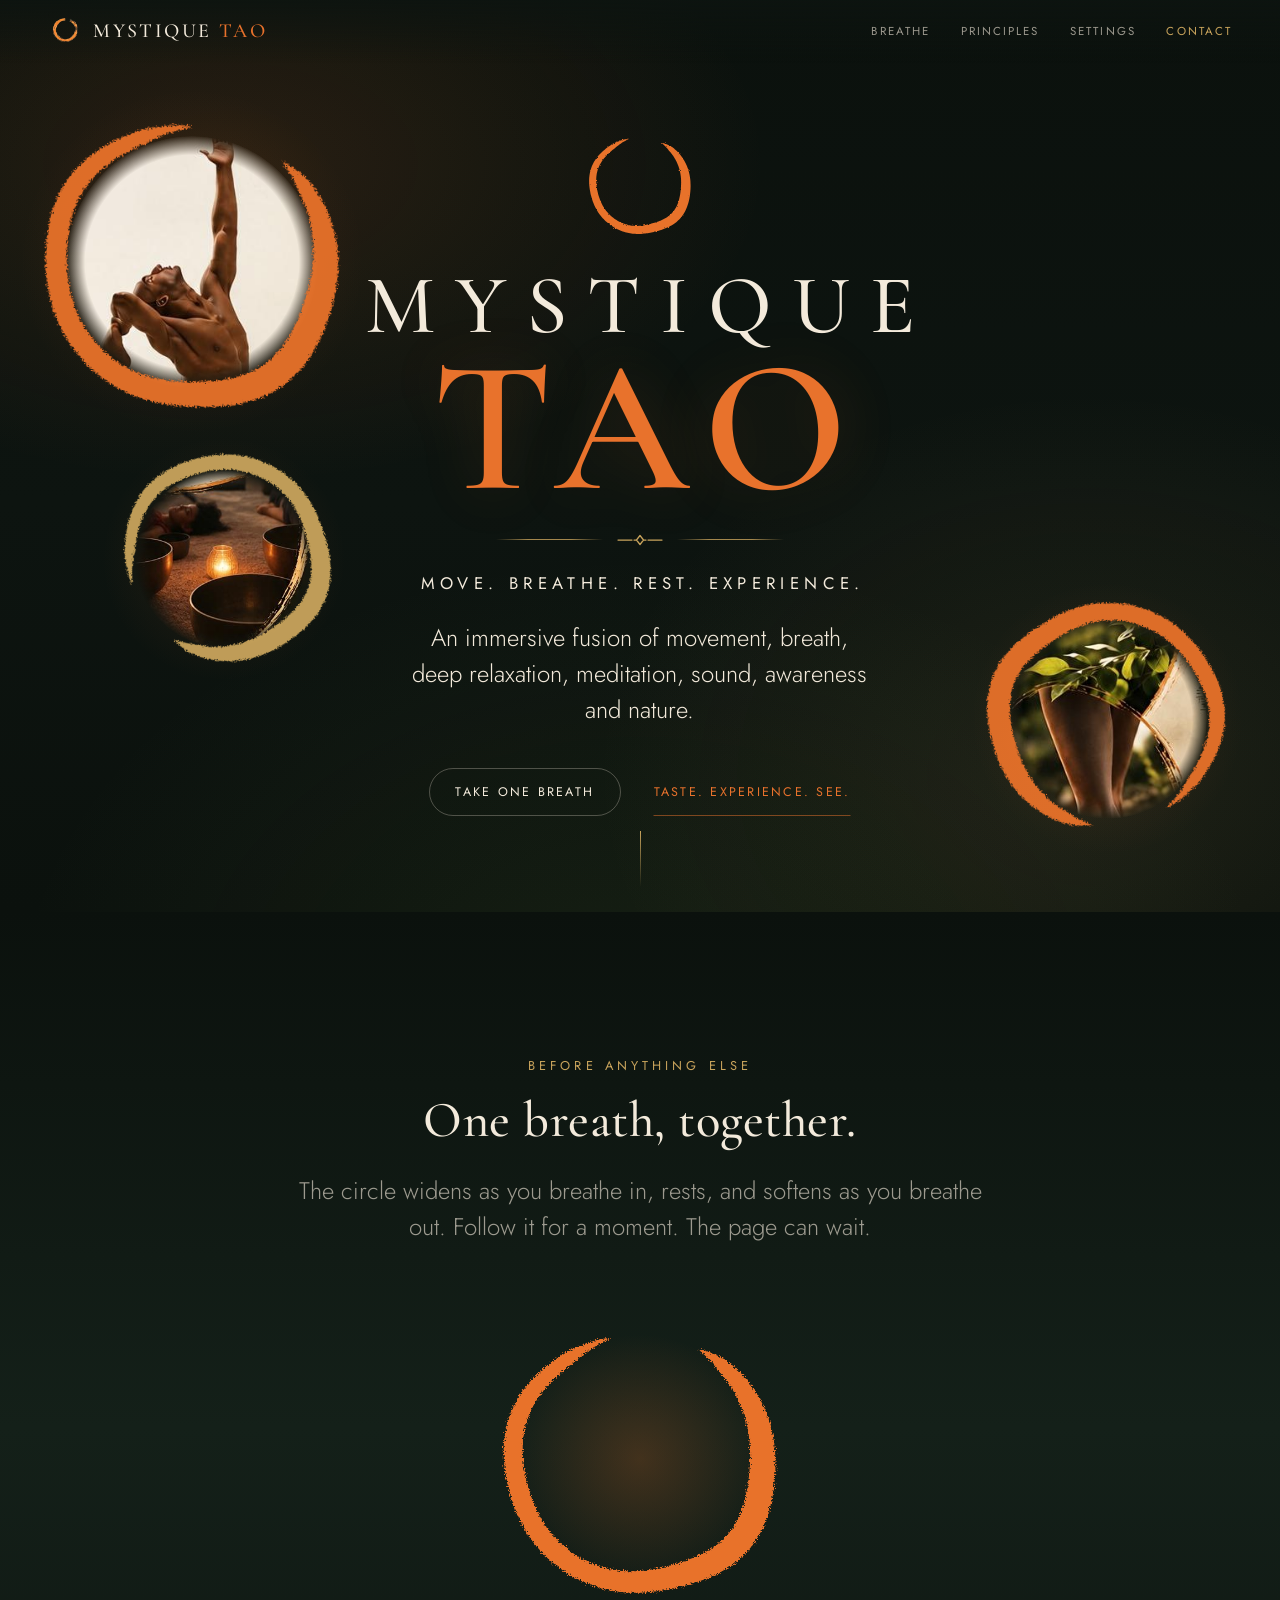
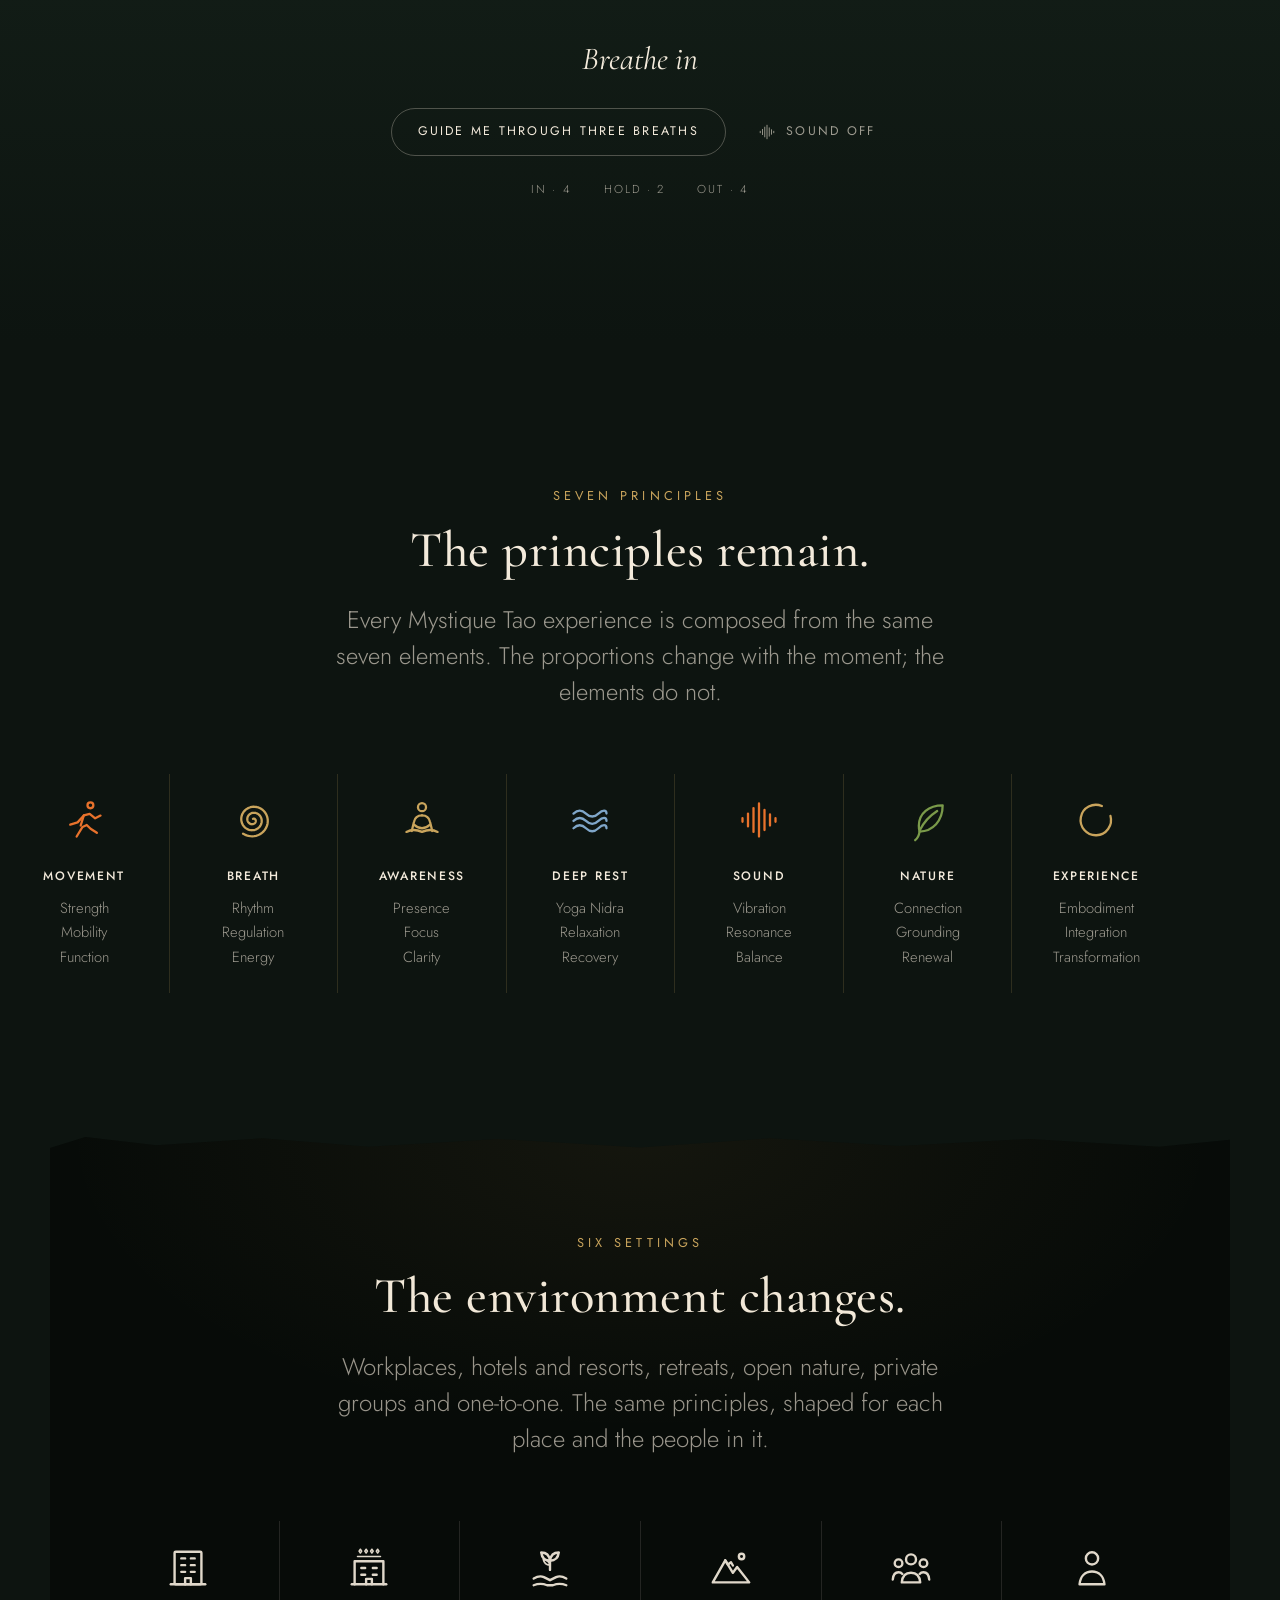
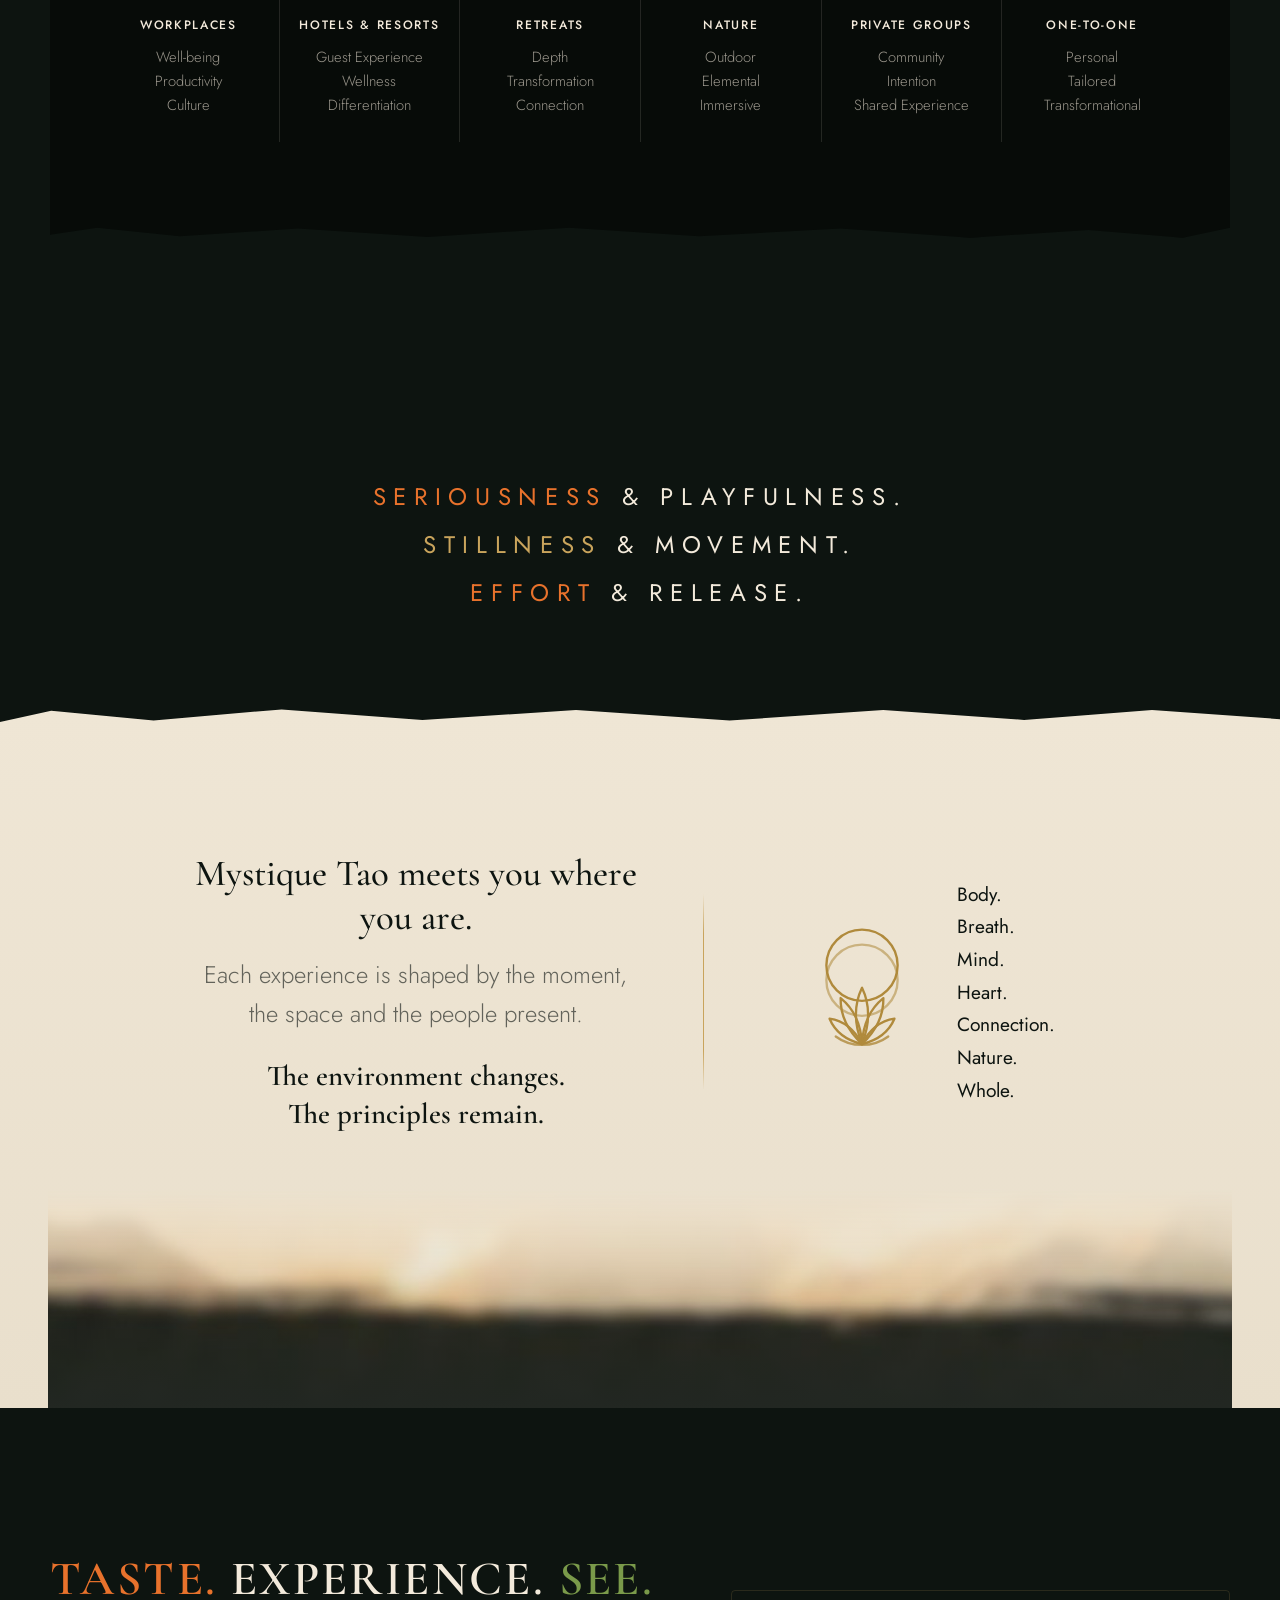
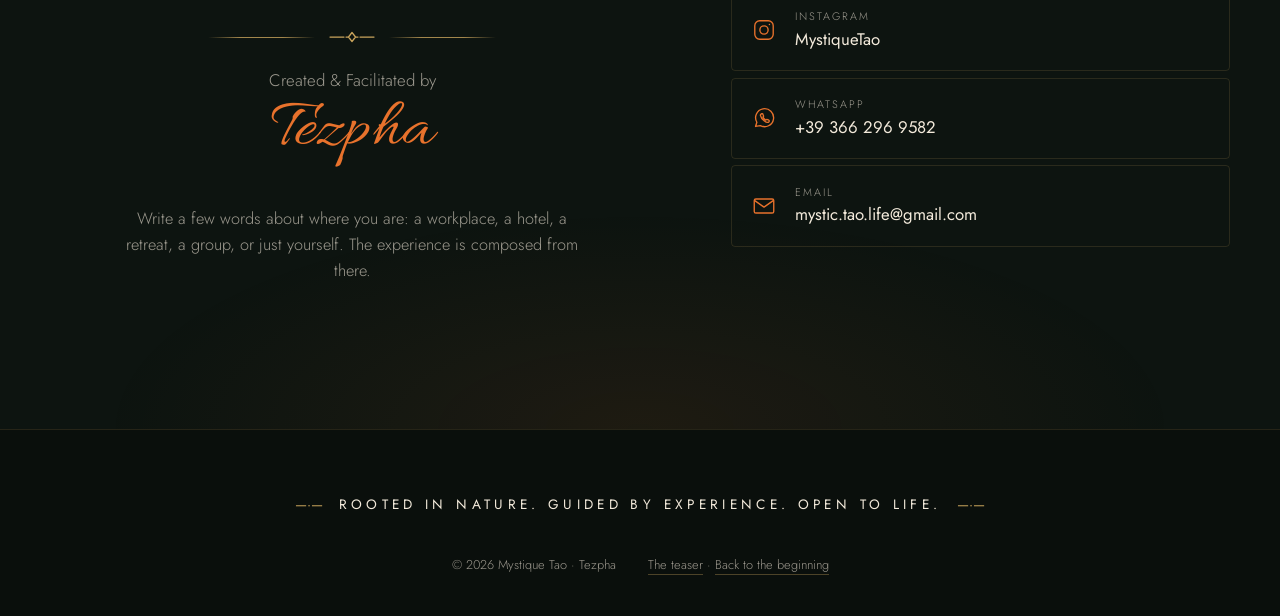
==== index.html @ d7dd54c0 "Add Mystique Tao single-page site: hero, breath guide, principles, settings, contact Static HTML/CSS" ====
<!doctype html>
<html lang="en" class="no-js">
<head>
  <meta charset="utf-8">
  <meta name="viewport" content="width=device-width, initial-scale=1">
  <title>Mystique Tao — Move. Breathe. Rest. Experience.</title>
  <meta name="description" content="Mystique Tao is an immersive fusion of movement, breath, deep relaxation, meditation, sound, awareness and nature. Created and facilitated by Tezpha for workplaces, hotels and resorts, retreats, nature, private groups and one-to-one.">
  <meta name="theme-color" content="#0d1410">
  <link rel="canonical" href="https://the-yellow-thing.github.io/tezfa/">
  <!-- Social cards: the teaser poster itself. Change the absolute URLs if the site moves to a custom domain. -->
  <meta property="og:type" content="website">
  <meta property="og:title" content="Mystique Tao — Move. Breathe. Rest. Experience.">
  <meta property="og:description" content="An immersive fusion of movement, breath, deep relaxation, meditation, sound, awareness and nature. Created &amp; facilitated by Tezpha.">
  <meta property="og:image" content="https://the-yellow-thing.github.io/tezfa/assets/img/teaser-poster.jpg">
  <meta property="og:url" content="https://the-yellow-thing.github.io/tezfa/">
  <meta name="twitter:card" content="summary_large_image">
  <link rel="icon" href="assets/img/enso-mark.png" type="image/png">
  <link rel="apple-touch-icon" href="assets/img/enso-mark.png">
  <link rel="preconnect" href="https://fonts.googleapis.com">
  <link rel="preconnect" href="https://fonts.gstatic.com" crossorigin>
  <link rel="stylesheet" href="https://fonts.googleapis.com/css2?family=Cormorant+Garamond:ital,wght@0,400;0,500;0,600;1,400;1,500&family=Jost:wght@300;400;500&family=Allura&display=swap">
  <link rel="stylesheet" href="assets/tokens.css">
  <link rel="stylesheet" href="assets/css/site.css">
  <script type="application/ld+json">
  {
    "@context": "https://schema.org",
    "@type": "Organization",
    "name": "Mystique Tao",
    "slogan": "Move. Breathe. Rest. Experience.",
    "description": "An immersive fusion of movement, breath, deep relaxation, meditation, sound, awareness and nature.",
    "founder": { "@type": "Person", "name": "Tezpha" },
    "email": "mystic.tao.life@gmail.com",
    "telephone": "+39 366 296 9582",
    "areaServed": "IT",
    "sameAs": ["https://www.instagram.com/mystiquetao/"],
    "url": "https://the-yellow-thing.github.io/tezfa/",
    "logo": "https://the-yellow-thing.github.io/tezfa/assets/img/enso-mark.png",
    "image": "https://the-yellow-thing.github.io/tezfa/assets/img/teaser-poster.jpg"
  }
  </script>
  <script>document.documentElement.classList.replace('no-js','js');</script>
</head>
<body>
<svg xmlns="http://www.w3.org/2000/svg" class="sprite" aria-hidden="true" focusable="false">
  <symbol id="enso-shape" viewBox="0 0 240 240">
    <filter id="enso-brush" x="-10%" y="-10%" width="120%" height="120%"><feTurbulence type="fractalNoise" baseFrequency=".9" numOctaves="2" seed="3" result="n"/><feDisplacementMap in="SourceGraphic" in2="n" scale="5" xChannelSelector="R" yChannelSelector="G"/></filter>
    <path d="M166.8 32.0 L169.4 32.4 L171.9 33.2 L174.4 34.0 L176.9 35.0 L179.3 36.0 L181.7 37.1 L184.1 38.3 L186.5 39.5 L188.8 40.9 L190.9 42.5 L193.0 44.1 L195.0 45.9 L197.0 47.7 L198.9 49.5 L200.8 51.4 L202.7 53.4 L204.4 55.4 L206.2 57.4 L207.8 59.6 L209.4 61.7 L211.0 63.9 L212.5 66.2 L213.9 68.5 L215.3 70.8 L216.6 73.2 L217.8 75.6 L219.0 78.0 L220.1 80.5 L221.1 83.0 L222.1 85.6 L223.0 88.1 L223.8 90.7 L224.5 93.4 L225.2 96.0 L225.8 98.6 L226.4 101.3 L226.8 104.0 L227.2 106.7 L227.6 109.4 L227.9 112.1 L228.1 114.8 L228.2 117.6 L228.3 120.3 L228.4 123.0 L228.4 125.8 L228.3 128.5 L228.2 131.2 L228.0 134.0 L227.8 136.7 L227.5 139.5 L227.2 142.2 L226.9 145.0 L226.4 147.7 L225.9 150.5 L225.4 153.2 L224.8 156.0 L224.1 158.7 L223.4 161.4 L222.5 164.1 L221.6 166.8 L220.7 169.5 L219.6 172.1 L218.5 174.7 L217.2 177.3 L215.9 179.8 L214.5 182.3 L213.0 184.7 L211.4 187.1 L209.7 189.4 L207.9 191.6 L206.0 193.8 L204.1 195.9 L202.0 197.9 L199.9 199.8 L197.7 201.7 L195.5 203.4 L193.2 205.1 L190.8 206.7 L188.4 208.2 L186.0 209.6 L183.5 210.9 L181.0 212.2 L178.4 213.4 L175.9 214.5 L173.3 215.6 L170.7 216.6 L168.1 217.5 L165.5 218.4 L162.8 219.2 L160.2 220.0 L157.6 220.8 L155.0 221.5 L152.3 222.1 L149.7 222.7 L147.1 223.3 L144.4 223.9 L141.8 224.4 L139.1 224.9 L136.5 225.3 L133.8 225.7 L131.2 226.0 L128.5 226.3 L125.8 226.6 L123.1 226.8 L120.4 226.9 L117.7 227.0 L115.0 227.0 L112.3 226.9 L109.6 226.8 L106.9 226.6 L104.2 226.4 L101.5 226.0 L98.8 225.6 L96.1 225.1 L93.5 224.6 L90.8 223.9 L88.2 223.2 L85.6 222.4 L83.0 221.6 L80.4 220.6 L77.9 219.6 L75.4 218.6 L72.9 217.4 L70.5 216.2 L68.0 215.0 L65.7 213.7 L63.3 212.3 L61.0 210.8 L58.7 209.3 L56.5 207.7 L54.3 206.1 L52.1 204.4 L50.0 202.7 L47.9 200.9 L45.9 199.1 L43.9 197.2 L42.0 195.2 L40.1 193.2 L38.3 191.2 L36.6 189.1 L34.9 187.0 L33.2 184.8 L31.7 182.5 L30.2 180.3 L28.7 178.0 L27.3 175.6 L26.0 173.2 L24.7 170.8 L23.5 168.4 L22.3 165.9 L21.3 163.4 L20.2 160.9 L19.3 158.4 L18.3 155.8 L17.5 153.2 L16.7 150.6 L15.9 148.0 L15.2 145.4 L14.5 142.8 L13.9 140.1 L13.4 137.4 L12.9 134.7 L12.4 132.0 L12.0 129.3 L11.7 126.6 L11.4 123.9 L11.2 121.2 L11.0 118.4 L11.0 115.7 L10.9 112.9 L11.0 110.1 L11.1 107.4 L11.4 104.6 L11.7 101.9 L12.1 99.1 L12.6 96.4 L13.1 93.7 L13.8 91.0 L14.6 88.3 L15.5 85.7 L16.4 83.1 L17.5 80.5 L18.6 78.0 L19.9 75.5 L21.2 73.1 L22.6 70.7 L24.1 68.4 L25.6 66.1 L27.3 63.9 L29.0 61.7 L30.7 59.6 L32.5 57.5 L34.4 55.5 L36.3 53.6 L38.2 51.7 L40.2 49.9 L42.2 48.1 L44.3 46.4 L46.4 44.7 L48.5 43.0 L50.6 41.5 L52.7 39.9 L54.9 38.4 L57.1 36.9 L59.1 35.2 L61.5 34.0 L63.9 32.9 L66.3 31.8 L68.6 30.7 L71.1 29.7 L73.5 28.7 L75.9 27.8 L78.3 27.0 L80.8 26.2 L83.3 25.4 L85.7 24.8 L88.2 24.2 L90.7 23.7 L93.3 23.3 L95.8 23.1 L95.9 23.5 L93.7 24.8 L91.4 25.9 L89.2 27.1 L87.0 28.2 L84.8 29.5 L82.7 30.8 L80.6 32.1 L78.6 33.5 L76.6 34.9 L74.7 36.3 L72.7 37.8 L70.9 39.3 L69.0 40.9 L67.2 42.5 L65.5 44.1 L63.4 45.3 L61.6 46.8 L59.8 48.3 L58.0 49.8 L56.2 51.4 L54.5 53.0 L52.7 54.6 L51.0 56.2 L49.4 57.9 L47.7 59.7 L46.1 61.4 L44.6 63.2 L43.0 65.0 L41.5 66.9 L40.1 68.8 L38.7 70.8 L37.4 72.8 L36.1 74.8 L34.9 76.9 L33.8 79.0 L32.7 81.2 L31.7 83.4 L30.8 85.6 L30.0 87.9 L29.3 90.2 L28.6 92.5 L28.0 94.8 L27.5 97.2 L27.1 99.6 L26.8 102.0 L26.5 104.3 L26.3 106.7 L26.2 109.1 L26.2 111.5 L26.2 113.9 L26.3 116.3 L26.4 118.6 L26.6 121.0 L26.8 123.3 L27.1 125.7 L27.5 128.0 L27.9 130.3 L28.3 132.6 L28.8 134.9 L29.3 137.2 L29.8 139.5 L30.4 141.7 L31.0 143.9 L31.7 146.2 L32.4 148.4 L33.2 150.6 L33.9 152.8 L34.8 154.9 L35.7 157.1 L36.6 159.2 L37.6 161.3 L38.6 163.4 L39.7 165.5 L40.8 167.5 L42.0 169.5 L43.3 171.5 L44.5 173.4 L45.9 175.3 L47.3 177.2 L48.7 179.0 L50.3 180.8 L51.8 182.5 L53.4 184.2 L55.1 185.9 L56.7 187.5 L58.5 189.1 L60.3 190.6 L62.1 192.0 L63.9 193.5 L65.8 194.8 L67.7 196.1 L69.7 197.4 L71.7 198.6 L73.7 199.7 L75.8 200.8 L77.9 201.9 L80.0 202.9 L82.1 203.8 L84.2 204.6 L86.4 205.4 L88.6 206.2 L90.8 206.8 L93.1 207.4 L95.3 208.0 L97.6 208.4 L99.8 208.8 L102.1 209.2 L104.4 209.4 L106.7 209.6 L109.0 209.7 L111.3 209.8 L113.5 209.8 L115.8 209.7 L118.1 209.6 L120.4 209.5 L122.6 209.2 L124.8 209.0 L127.1 208.7 L129.3 208.3 L131.5 207.9 L133.7 207.5 L135.9 207.0 L138.1 206.5 L140.2 206.0 L142.4 205.5 L144.5 204.9 L146.7 204.3 L148.8 203.7 L151.0 203.0 L153.1 202.4 L155.3 201.7 L157.4 200.9 L159.5 200.2 L161.6 199.3 L163.7 198.5 L165.8 197.6 L167.9 196.6 L170.0 195.6 L172.0 194.6 L174.1 193.4 L176.1 192.2 L178.0 191.0 L179.9 189.7 L181.8 188.3 L183.6 186.8 L185.3 185.2 L187.0 183.6 L188.6 182.0 L190.2 180.2 L191.7 178.4 L193.1 176.6 L194.4 174.7 L195.7 172.7 L196.8 170.7 L197.9 168.6 L199.0 166.5 L199.9 164.4 L200.8 162.3 L201.6 160.1 L202.3 157.9 L203.0 155.7 L203.6 153.5 L204.2 151.3 L204.7 149.1 L205.2 146.8 L205.6 144.6 L206.0 142.4 L206.3 140.2 L206.6 138.0 L206.9 135.7 L207.1 133.5 L207.4 131.3 L207.6 129.1 L207.7 126.9 L207.9 124.7 L208.0 122.5 L208.0 120.2 L208.1 118.0 L208.1 115.8 L208.0 113.6 L208.0 111.3 L207.9 109.1 L207.7 106.9 L207.5 104.6 L207.2 102.4 L206.9 100.2 L206.6 97.9 L206.2 95.7 L205.7 93.5 L205.2 91.3 L204.6 89.1 L204.0 86.9 L203.3 84.7 L202.6 82.5 L201.8 80.4 L200.9 78.2 L200.0 76.1 L199.1 74.0 L198.1 71.9 L197.0 69.8 L195.9 67.7 L194.8 65.7 L193.6 63.7 L192.3 61.7 L191.0 59.7 L189.6 57.8 L188.2 55.9 L186.8 54.0 L185.3 52.2 L183.7 50.3 L182.1 48.6 L180.6 46.6 L179.1 44.7 L177.5 42.8 L175.8 41.0 L174.1 39.1 L172.3 37.4 L170.5 35.7 L168.6 34.0 L166.8 32.0Z" fill="currentColor" filter="url(#enso-brush)"/>
  </symbol>
  <!-- Mystique Tao line-icon set. 24x24 grid, 1.25px strokes, currentColor. Thin, calm, hand-drawn-adjacent. -->
  <defs>
    <style>.i{fill:none;stroke:currentColor;stroke-width:1.25;stroke-linecap:round;stroke-linejoin:round}</style>
  </defs>

  <!-- ===== Seven pillars ===== -->
  <symbol id="i-movement" viewBox="0 0 24 24">
    <g class="i">
      <circle cx="15.5" cy="4" r="1.6"/>
      <path d="M8 21l3.2-5.2 2.3-1.1 2.1 2.1L19 19"/>
      <path d="M4.5 14.5l4-1.2 3.4-3.8 3.2-.8 3 2.4L21 9.6"/>
      <path d="M11.9 9.5L10.2 15"/>
    </g>
  </symbol>
  <symbol id="i-breath" viewBox="0 0 24 24">
    <g class="i"><path d="M12.00 11.40 L12.08 11.34 L12.17 11.30 L12.27 11.26 L12.38 11.24 L12.50 11.24 L12.62 11.26 L12.75 11.29 L12.88 11.35 L13.00 11.43 L13.12 11.52 L13.22 11.64 L13.32 11.77 L13.40 11.92 L13.46 12.09 L13.50 12.27 L13.51 12.46 L13.51 12.66 L13.47 12.86 L13.41 13.06 L13.32 13.26 L13.20 13.46 L13.06 13.64 L12.89 13.81 L12.69 13.95 L12.48 14.08 L12.24 14.18 L11.98 14.26 L11.71 14.30 L11.43 14.31 L11.14 14.29 L10.85 14.23 L10.57 14.13 L10.29 13.99 L10.02 13.82 L9.78 13.62 L9.55 13.38 L9.35 13.11 L9.18 12.81 L9.04 12.48 L8.95 12.14 L8.89 11.78 L8.88 11.40 L8.91 11.03 L8.99 10.65 L9.11 10.27 L9.28 9.91 L9.50 9.57 L9.76 9.25 L10.07 8.95 L10.41 8.69 L10.78 8.47 L11.19 8.29 L11.62 8.16 L12.07 8.08 L12.53 8.06 L13.00 8.09 L13.48 8.17 L13.94 8.32 L14.39 8.52 L14.82 8.77 L15.22 9.08 L15.59 9.44 L15.92 9.85 L16.20 10.29 L16.43 10.78 L16.60 11.29 L16.71 11.83 L16.76 12.39 L16.74 12.95 L16.66 13.51 L16.51 14.07 L16.29 14.61 L16.00 15.13 L15.65 15.62 L15.25 16.07 L14.78 16.47 L14.27 16.82 L13.71 17.11 L13.12 17.34 L12.49 17.49 L11.85 17.57 L11.19 17.58 L10.53 17.51 L9.88 17.36 L9.24 17.13 L8.63 16.82 L8.05 16.44 L7.51 15.99 L7.03 15.48 L6.60 14.90 L6.24 14.28 L5.96 13.61 L5.75 12.90 L5.63 12.17 L5.59 11.42 L5.64 10.67 L5.78 9.92 L6.01 9.18 L6.33 8.47 L6.73 7.80 L7.21 7.17 L7.77 6.59 L8.39 6.09 L9.08 5.65 L9.82 5.30 L10.60 5.03 L11.42 4.85 L12.26 4.77 L13.11 4.79 L13.96 4.91 L14.79 5.13 L15.60 5.45 L16.38 5.86 L17.10 6.37 L17.77 6.96 L18.37 7.63 L18.89 8.37 L19.32 9.18 L19.66 10.03 L19.90 10.93 L20.03 11.86 L20.05 12.80 L19.97 13.74 L19.77 14.68 L19.46 15.59 L19.04 16.47 L18.52 17.30 L17.90 18.06 L17.19 18.76 L16.40 19.37 L15.54 19.89 L14.62 20.31 L13.64 20.61 L12.63 20.81 L11.60 20.88 L10.56 20.84 L9.52 20.67 L8.51 20.38 L7.53 19.97 L6.59 19.44"/></g>
  </symbol>
  <symbol id="i-awareness" viewBox="0 0 24 24">
    <g class="i">
      <circle cx="12" cy="5" r="2.2"/>
      <path d="M12 9.5c-2.6 0-4 1.6-4.4 3.6L6.4 18"/>
      <path d="M12 9.5c2.6 0 4 1.6 4.4 3.6l1.2 4.9"/>
      <path d="M3.5 18.5c2.4-1.3 5.6-1.3 8.5 0 2.9-1.3 6.1-1.3 8.5 0"/>
      <path d="M7.8 14.6c1.4 1.2 2.9 1.9 4.2 1.9s2.8-.7 4.2-1.9"/>
    </g>
  </symbol>
  <symbol id="i-deeprest" viewBox="0 0 24 24">
    <g class="i">
      <path d="M3 8.5c2.3-2.2 4.5-2.2 6.8 0s4.5 2.2 6.8 0 4.4-2.2 4.4 0"/>
      <path d="M3 12.5c2.3-2.2 4.5-2.2 6.8 0s4.5 2.2 6.8 0 4.4-2.2 4.4 0"/>
      <path d="M3 16.5c2.3-2.2 4.5-2.2 6.8 0s4.5 2.2 6.8 0 4.4-2.2 4.4 0"/>
    </g>
  </symbol>
  <symbol id="i-sound" viewBox="0 0 24 24">
    <g class="i">
      <path d="M3 11v2M6 8.5v7M9 5.5v13M12 3v18M15 6.5v11M18 9v6M21 11v2"/>
    </g>
  </symbol>
  <symbol id="i-nature" viewBox="0 0 24 24">
    <g class="i">
      <path d="M20 4c-7.5 0-13 4.2-13 11.2 0 1.1.1 2.1.4 3.1C14.6 18.1 20 12.6 20 4z"/>
      <path d="M7.4 18.3C7 21 6.3 22 5 23"/>
      <path d="M7.6 17.5c2-4.1 5.2-7.7 9.4-10.4"/>
    </g>
  </symbol>
  <symbol id="i-experience" viewBox="0 0 24 24">
    <g class="i" stroke-width="1.6">
      <path d="M15.2 4.4A8.3 8.3 0 1 0 19.9 9.8"/>
    </g>
  </symbol>

  <!-- ===== Six contexts ===== -->
  <symbol id="i-workplaces" viewBox="0 0 24 24">
    <g class="i">
      <rect x="5" y="3.5" width="14" height="17" rx=".6"/>
      <path d="M3 20.5h18"/>
      <path d="M8.5 7h2M13.5 7h2M8.5 10.5h2M13.5 10.5h2M8.5 14h2M13.5 14h2"/>
      <path d="M10.5 20.5v-3.2h3v3.2"/>
    </g>
  </symbol>
  <symbol id="i-hotels" viewBox="0 0 24 24">
    <g class="i">
      <path d="M4.5 20.5V8.5h15v12"/>
      <path d="M3 20.5h18"/>
      <path d="M8 12h2M14 12h2M8 15.5h2M14 15.5h2"/>
      <path d="M10.5 20.5v-2.8h3v2.8"/>
      <path d="M7.5 2.2l0.7 1.0l-0.7 1.0l-0.7 -1.0z M10.5 2.2l0.7 1.0l-0.7 1.0l-0.7 -1.0z M13.5 2.2l0.7 1.0l-0.7 1.0l-0.7 -1.0z M16.5 2.2l0.7 1.0l-0.7 1.0l-0.7 -1.0z" stroke-width=".8"/>
      <path d="M6 6h12" stroke-width=".8"/>
    </g>
  </symbol>
  <symbol id="i-retreats" viewBox="0 0 24 24">
    <g class="i">
      <path d="M12 13V8.2"/>
      <path d="M12 8.2c-2.6 0-4.3-1.7-4.6-4.3C10 3.9 11.7 5.6 12 8.2z"/>
      <path d="M12 8.2c2.6 0 4.3-1.7 4.6-4.3C14 3.9 12.3 5.6 12 8.2z"/>
      <path d="M12 10.5c-1.8-.1-3.1-1.1-3.5-3 1.8.1 3.1 1.1 3.5 3z" stroke-width=".9"/>
      <path d="M3.5 17.5c2.2-1.3 3.6-1.5 5.3-.7l3.2 1.5"/>
      <path d="M20.5 17.5c-2.2-1.3-3.6-1.5-5.3-.7l-3.2 1.5"/>
      <path d="M3.5 21c2.5-1 4.5-1 7 0h3c2.5-1 4.5-1 7 0"/>
    </g>
  </symbol>
  <symbol id="i-mountains" viewBox="0 0 24 24">
    <g class="i">
      <path d="M2.5 19.5L9 8l4 6.5 2.2-3 6.3 8z"/>
      <path d="M9 8l1.4 2.2L12 9l1 1.7"/>
      <circle cx="17.5" cy="6" r="1.4"/>
    </g>
  </symbol>
  <symbol id="i-groups" viewBox="0 0 24 24">
    <g class="i">
      <circle cx="12" cy="7.5" r="2.6"/>
      <circle cx="5.5" cy="9.5" r="2"/>
      <circle cx="18.5" cy="9.5" r="2"/>
      <path d="M7.2 19.5c.3-3.2 2.1-5 4.8-5s4.5 1.8 4.8 5z"/>
      <path d="M2.5 18c.2-2.4 1.4-3.8 3-3.8.8 0 1.5.3 2 .9"/>
      <path d="M21.5 18c-.2-2.4-1.4-3.8-3-3.8-.8 0-1.5.3-2 .9"/>
    </g>
  </symbol>
  <symbol id="i-one" viewBox="0 0 24 24">
    <g class="i">
      <circle cx="12" cy="7" r="3.2"/>
      <path d="M5.5 20.5c.4-4.3 3-6.7 6.5-6.7s6.1 2.4 6.5 6.7z"/>
    </g>
  </symbol>

  <!-- ===== Emblems ===== -->
  <symbol id="i-lotus" viewBox="0 0 64 72">
    <g class="i" stroke-width="1.1">
      <circle cx="32" cy="22" r="19"/>
      <circle cx="32" cy="30" r="19" opacity=".55"/>
      <path d="M32.0 64.0 Q38.5 47.5 32.0 34.0 Q25.5 47.5 32.0 64.0"/><path d="M32.0 64.0 Q31.2 48.0 20.6 39.5 Q20.3 53.1 32.0 64.0"/><path d="M32.0 64.0 Q43.7 53.1 43.4 39.5 Q32.8 48.0 32.0 64.0"/><path d="M32.0 64.0 Q25.9 52.2 14.7 50.5 Q19.1 60.9 32.0 64.0"/><path d="M32.0 64.0 Q44.9 60.9 49.3 50.5 Q38.1 52.2 32.0 64.0"/>
      <path d="M18 60c4 3 9 4.5 14 4.5S42 63 46 60" opacity=".8"/>
    </g>
  </symbol>
  <symbol id="i-ornament" viewBox="0 0 48 12">
    <g class="i" stroke-width="1">
      <path d="M2 6h14M32 6h14"/>
      <path d="M24 1.5l3.5 4.5L24 10.5 20.5 6z"/>
      <path d="M18 6h2M28 6h2"/>
    </g>
  </symbol>

  <!-- ===== Contact ===== -->
  <symbol id="i-instagram" viewBox="0 0 24 24">
    <g class="i">
      <rect x="3.5" y="3.5" width="17" height="17" rx="4.5"/>
      <circle cx="12" cy="12" r="3.8"/>
      <circle cx="17" cy="7" r=".7" fill="currentColor" stroke="none"/>
    </g>
  </symbol>
  <symbol id="i-whatsapp" viewBox="0 0 24 24">
    <g class="i">
      <path d="M4.2 19.8l1.2-3.9A8.3 8.3 0 1 1 8.6 19z"/>
      <path d="M9.2 8.6c.2-.5.5-.5.8-.5h.5c.2 0 .4.1.5.4l.6 1.5c.1.2 0 .4-.1.6l-.5.6c.6 1.2 1.5 2.1 2.7 2.7l.6-.5c.2-.2.4-.2.6-.1l1.5.6c.3.1.4.3.4.5v.6c0 .3-.1.6-.5.8-1.9 1.1-6.8-2.6-7.6-6.3-.1-.4 0-.7.5-.9z"/>
    </g>
  </symbol>
  <symbol id="i-mail" viewBox="0 0 24 24">
    <g class="i">
      <rect x="3" y="5.5" width="18" height="13" rx="1.5"/>
      <path d="M3.5 7l8.5 6 8.5-6"/>
    </g>
  </symbol>
</svg>


<a class="skip" href="#principles">Skip to content</a>

<header class="nav" id="top">
  <a class="nav__brand" href="#top" aria-label="Mystique Tao, back to top">
    <img class="nav__mark" src="assets/img/enso-mark.png" width="34" height="34" alt="">
    <span class="nav__word">Mystique <em>Tao</em></span>
  </a>
  <nav class="nav__links" aria-label="Sections">
    <a href="#breathe">Breathe</a>
    <a href="#principles">Principles</a>
    <a href="#settings">Settings</a>
    <a href="#contact" class="nav__cta">Contact</a>
  </nav>
</header>

<main>

  <!-- ========================= HERO ========================= -->
  <section class="hero" aria-labelledby="hero-title">
    <div class="hero__glow" aria-hidden="true"></div>

    <div class="hero__vignettes" aria-hidden="true">
      <figure class="vignette vignette--pose">
        <img src="assets/img/photo-pose.jpg" alt="" loading="eager" decoding="async">
        <svg viewBox="0 0 240 240" class="vignette__ring"><use href="#enso-shape"/></svg>
      </figure>
      <figure class="vignette vignette--bowls">
        <img src="assets/img/photo-bowls.jpg" alt="" loading="lazy" decoding="async">
        <svg viewBox="0 0 240 240" class="vignette__ring"><use href="#enso-shape"/></svg>
      </figure>
      <figure class="vignette vignette--leaves">
        <img src="assets/img/photo-leaves.jpg" alt="" loading="lazy" decoding="async">
        <svg viewBox="0 0 240 240" class="vignette__ring"><use href="#enso-shape"/></svg>
      </figure>
    </div>

    <div class="hero__inner">
      <div class="hero__enso breathes" aria-hidden="true">
        <svg viewBox="0 0 240 240" class="enso"><use href="#enso-shape"/></svg>
      </div>
      <h1 class="wordmark" id="hero-title">
        <span class="wordmark__mystique">Mystique</span>
        <span class="wordmark__tao">Tao</span>
      </h1>
      <div class="rule-ornament" aria-hidden="true"><span></span><svg class="rule-ornament__mark"><use href="#i-ornament"/></svg><span></span></div>
      <p class="tagline">Move. Breathe. Rest. Experience.</p>
      <p class="lead">An immersive fusion of movement, breath, deep&nbsp;relaxation, meditation, sound, awareness and&nbsp;nature.</p>
      <div class="hero__actions">
        <a class="btn btn--ghost" href="#breathe">Take one breath</a>
        <a class="btn btn--line" href="#contact">Taste. Experience. See.</a>
      </div>
      <div class="hero__strip" aria-hidden="true">
        <figure class="vignette vignette--s1"><img src="assets/img/photo-pose.jpg" alt="" loading="lazy" decoding="async"><svg viewBox="0 0 240 240" class="vignette__ring"><use href="#enso-shape"/></svg></figure>
        <figure class="vignette vignette--s2"><img src="assets/img/photo-bowls.jpg" alt="" loading="lazy" decoding="async"><svg viewBox="0 0 240 240" class="vignette__ring"><use href="#enso-shape"/></svg></figure>
        <figure class="vignette vignette--s3"><img src="assets/img/photo-leaves.jpg" alt="" loading="lazy" decoding="async"><svg viewBox="0 0 240 240" class="vignette__ring"><use href="#enso-shape"/></svg></figure>
      </div>
    </div>

    <a class="hero__scroll" href="#breathe" aria-label="Continue">
      <span class="hero__scroll-line" aria-hidden="true"></span>
    </a>
  </section>

  <!-- ========================= BREATHE (signature interaction) ========================= -->
  <section class="breathe" id="breathe" aria-labelledby="breathe-title">
    <div class="breathe__inner">
      <p class="eyebrow reveal">Before anything else</p>
      <h2 class="h2 reveal" id="breathe-title">One breath, together.</h2>
      <p class="breathe__note reveal">The circle widens as you breathe in, rests, and softens as you breathe out. Follow it for a moment. The page can wait.</p>

      <div class="breath reveal" data-breath>
        <div class="breath__ring" aria-hidden="true">
          <svg viewBox="0 0 240 240" class="enso enso--breath"><use href="#enso-shape"/></svg>
          <span class="breath__halo"></span>
        </div>
        <p class="breath__label" aria-live="polite" data-breath-label>Breathe in</p>
        <div class="breath__controls">
          <button type="button" class="btn btn--ghost" data-breath-start>Guide me through three breaths</button>
          <button type="button" class="btn btn--text" data-sound aria-pressed="false">
            <svg class="btn__icon" aria-hidden="true"><use href="#i-sound"/></svg>
            <span data-sound-label>Sound off</span>
          </button>
        </div>
        <p class="breath__rhythm" aria-hidden="true"><span>in · 4</span><span>hold · 2</span><span>out · 4</span></p>
      </div>
    </div>
  </section>

  <!-- ========================= SEVEN PRINCIPLES ========================= -->
  <section class="principles" id="principles" aria-labelledby="principles-title">
    <div class="section__head">
      <p class="eyebrow reveal">Seven principles</p>
      <h2 class="h2 reveal" id="principles-title">The principles remain.</h2>
      <p class="section__lead reveal">Every Mystique Tao experience is composed from the same seven elements. The proportions change with the moment; the elements do not.</p>
    </div>
    <ul class="pillars" role="list">
        <li class="pillar reveal">
          <svg class="pillar__icon" aria-hidden="true"><use href="#i-movement"/></svg>
          <h3 class="pillar__name">Movement</h3>
          <p class="pillar__triad">Strength<br>Mobility<br>Function</p>
        </li>
        <li class="pillar reveal">
          <svg class="pillar__icon" aria-hidden="true"><use href="#i-breath"/></svg>
          <h3 class="pillar__name">Breath</h3>
          <p class="pillar__triad">Rhythm<br>Regulation<br>Energy</p>
        </li>
        <li class="pillar reveal">
          <svg class="pillar__icon" aria-hidden="true"><use href="#i-awareness"/></svg>
          <h3 class="pillar__name">Awareness</h3>
          <p class="pillar__triad">Presence<br>Focus<br>Clarity</p>
        </li>
        <li class="pillar reveal">
          <svg class="pillar__icon" aria-hidden="true"><use href="#i-deeprest"/></svg>
          <h3 class="pillar__name">Deep Rest</h3>
          <p class="pillar__triad">Yoga Nidra<br>Relaxation<br>Recovery</p>
        </li>
        <li class="pillar reveal">
          <svg class="pillar__icon" aria-hidden="true"><use href="#i-sound"/></svg>
          <h3 class="pillar__name">Sound</h3>
          <p class="pillar__triad">Vibration<br>Resonance<br>Balance</p>
        </li>
        <li class="pillar reveal">
          <svg class="pillar__icon" aria-hidden="true"><use href="#i-nature"/></svg>
          <h3 class="pillar__name">Nature</h3>
          <p class="pillar__triad">Connection<br>Grounding<br>Renewal</p>
        </li>
        <li class="pillar reveal">
          <svg class="pillar__icon" aria-hidden="true"><use href="#i-experience"/></svg>
          <h3 class="pillar__name">Experience</h3>
          <p class="pillar__triad">Embodiment<br>Integration<br>Transformation</p>
        </li>
    </ul>
  </section>

  <!-- ========================= SIX SETTINGS ========================= -->
  <section class="settings" id="settings" aria-labelledby="settings-title">
    <div class="settings__panel">
      <div class="section__head section__head--light">
        <p class="eyebrow reveal">Six settings</p>
        <h2 class="h2 reveal" id="settings-title">The environment changes.</h2>
        <p class="section__lead reveal">Workplaces, hotels and resorts, retreats, open nature, private groups and one-to-one. The same principles, shaped for each place and the people in it.</p>
      </div>
      <ul class="contexts" role="list">
        <li class="context reveal">
          <svg class="context__icon" aria-hidden="true"><use href="#i-workplaces"/></svg>
          <h3 class="context__name">Workplaces</h3>
          <p class="context__triad">Well-being<br>Productivity<br>Culture</p>
        </li>
        <li class="context reveal">
          <svg class="context__icon" aria-hidden="true"><use href="#i-hotels"/></svg>
          <h3 class="context__name">Hotels &amp; Resorts</h3>
          <p class="context__triad">Guest Experience<br>Wellness<br>Differentiation</p>
        </li>
        <li class="context reveal">
          <svg class="context__icon" aria-hidden="true"><use href="#i-retreats"/></svg>
          <h3 class="context__name">Retreats</h3>
          <p class="context__triad">Depth<br>Transformation<br>Connection</p>
        </li>
        <li class="context reveal">
          <svg class="context__icon" aria-hidden="true"><use href="#i-mountains"/></svg>
          <h3 class="context__name">Nature</h3>
          <p class="context__triad">Outdoor<br>Elemental<br>Immersive</p>
        </li>
        <li class="context reveal">
          <svg class="context__icon" aria-hidden="true"><use href="#i-groups"/></svg>
          <h3 class="context__name">Private Groups</h3>
          <p class="context__triad">Community<br>Intention<br>Shared Experience</p>
        </li>
        <li class="context reveal">
          <svg class="context__icon" aria-hidden="true"><use href="#i-one"/></svg>
          <h3 class="context__name">One-to-One</h3>
          <p class="context__triad">Personal<br>Tailored<br>Transformational</p>
        </li>
      </ul>
    </div>
  </section>

  <!-- ========================= DUALITIES ========================= -->
  <section class="dualities" aria-label="Dualities">
    <p class="duality reveal"><strong>Seriousness</strong> &amp; Playfulness.</p>
    <p class="duality reveal"><em>Stillness</em> &amp; Movement.</p>
    <p class="duality reveal"><strong>Effort</strong> &amp; Release.</p>
  </section>

  <!-- ========================= MEETS YOU WHERE YOU ARE ========================= -->
  <section class="meets" aria-labelledby="meets-title">
    <div class="meets__inner">
      <div class="meets__text reveal">
        <h2 class="meets__title" id="meets-title">Mystique Tao meets you where you are.</h2>
        <p>Each experience is shaped by the moment, the space and the people present.</p>
        <p class="meets__thesis">The environment changes.<br>The principles remain.</p>
      </div>
      <div class="meets__rule" aria-hidden="true"></div>
      <div class="meets__whole reveal">
        <svg class="meets__lotus" aria-hidden="true"><use href="#i-lotus"/></svg>
        <ul class="whole" role="list">
          <li>Body.</li><li>Breath.</li><li>Mind.</li><li>Heart.</li><li>Connection.</li><li>Nature.</li><li>Whole.</li>
        </ul>
      </div>
    </div>
    <div class="meets__horizon" aria-hidden="true"></div>
  </section>

  <!-- ========================= TASTE. EXPERIENCE. SEE. / CONTACT ========================= -->
  <section class="contact" id="contact" aria-labelledby="contact-title">
    <div class="contact__inner">
      <div class="contact__invite">
        <h2 class="tes reveal" id="contact-title"><span class="tes__taste">Taste.</span> <span class="tes__experience">Experience.</span> <span class="tes__see">See.</span></h2>
        <div class="rule-ornament reveal" aria-hidden="true"><span></span><svg class="rule-ornament__mark"><use href="#i-ornament"/></svg><span></span></div>
        <p class="contact__by reveal">Created &amp; Facilitated by</p>
        <p class="signature reveal" aria-label="Tezpha">Tezpha</p>
        <p class="contact__note reveal">Write a few words about where you are: a workplace, a hotel, a retreat, a group, or just yourself. The experience is composed from there.</p>
      </div>
      <ul class="channels reveal" role="list">
        <li>
          <a class="channel" href="https://www.instagram.com/mystiquetao/" rel="me noopener" target="_blank">
            <svg class="channel__icon" aria-hidden="true"><use href="#i-instagram"/></svg>
            <span class="channel__label">Instagram</span>
            <span class="channel__value">MystiqueTao</span>
          </a>
        </li>
        <li>
          <a class="channel" href="https://wa.me/393662969582?text=Hello%20Tezpha%2C%20I%27d%20like%20to%20know%20more%20about%20Mystique%20Tao." rel="noopener" target="_blank">
            <svg class="channel__icon" aria-hidden="true"><use href="#i-whatsapp"/></svg>
            <span class="channel__label">WhatsApp</span>
            <span class="channel__value">+39 366 296 9582</span>
          </a>
        </li>
        <li>
          <a class="channel" href="mailto:mystic.tao.life@gmail.com?subject=Mystique%20Tao">
            <svg class="channel__icon" aria-hidden="true"><use href="#i-mail"/></svg>
            <span class="channel__label">Email</span>
            <span class="channel__value">mystic.tao.life@gmail.com</span>
          </a>
        </li>
      </ul>
    </div>
  </section>

</main>

<footer class="footer">
  <p class="creed"><span class="creed__orn" aria-hidden="true">—·—</span> Rooted in nature. Guided by experience. Open to life. <span class="creed__orn" aria-hidden="true">—·—</span></p>
  <div class="footer__row">
    <p class="footer__small">© <span data-year>2026</span> Mystique Tao · Tezpha</p>
    <p class="footer__small"><a href="assets/img/teaser-poster.jpg" target="_blank" rel="noopener">The teaser</a> · <a href="#top">Back to the beginning</a></p>
  </div>
</footer>

<script src="assets/js/site.js" defer></script>
</body>
</html>
---- assets/tokens.css ----
/* Mystique Tao — design tokens extracted from the teaser poster.
   Keep this file the single source of truth for colour, type and rhythm. */
:root {
  /* Colour — observed on the poster */
  --mt-ink:        #0d1410;   /* near-black forest green: page background */
  --mt-ink-2:      #142019;   /* slightly lifted panels */
  --mt-ink-3:      #1d2b22;   /* borders, hairlines on dark */
  --mt-orange:     #e8722c;   /* primary accent: TAO, enso, Tezpha signature */
  --mt-orange-2:   #f08a3e;   /* hover / glow */
  --mt-gold:       #c9a45c;   /* rules, ornaments, lotus, icon strokes */
  --mt-gold-2:     #d9b06a;
  --mt-cream:      #f3eadb;   /* text on dark; light panel */
  --mt-cream-2:    #e9dfcc;   /* light panel shade */
  --mt-parchment:  #efe6d5;   /* "meets you where you are" panel */
  --mt-sage:       #7a9a4a;   /* the word SEE., nature accents */
  --mt-sky:        #7fa6c9;   /* Deep Rest icon blue */
  --mt-muted:      rgba(243, 234, 219, .62); /* secondary text on dark */
  --mt-muted-light: rgba(13, 20, 16, .62);   /* secondary text on cream */

  /* Type — Google Fonts matches for the poster's classical serif, humanist sans, script signature */
  --mt-font-display: "Cormorant Garamond", "Cormorant", Georgia, "Times New Roman", serif;
  --mt-font-body:    "Jost", "Avenir Next", "Avenir", "Helvetica Neue", Arial, sans-serif;
  --mt-font-script:  "Allura", "Dancing Script", "Brush Script MT", cursive;

  /* Scale (fluid). Display sizes mirror the poster: MYSTIQUE smaller, TAO very large. */
  --mt-size-eyebrow: clamp(.68rem, .62rem + .3vw, .8rem);
  --mt-size-body:    clamp(1rem, .96rem + .25vw, 1.125rem);
  --mt-size-lead:    clamp(1.15rem, 1rem + .7vw, 1.5rem);
  --mt-size-h3:      clamp(1.25rem, 1.1rem + .8vw, 1.75rem);
  --mt-size-h2:      clamp(1.9rem, 1.4rem + 2.2vw, 3.2rem);
  --mt-size-mystique: clamp(2.2rem, 1.2rem + 5vw, 5.2rem);
  --mt-size-tao:      clamp(4.6rem, 2.2rem + 12vw, 12rem);

  /* Tracking — the poster uses very wide tracking on small caps */
  --mt-track-wide:  .32em;
  --mt-track-caps:  .18em;
  --mt-track-display: .14em;

  /* Rhythm */
  --mt-space-1: .5rem;  --mt-space-2: 1rem;  --mt-space-3: 1.5rem;  --mt-space-4: 2.5rem;
  --mt-space-5: 4rem;   --mt-space-6: 6rem;  --mt-space-7: 9rem;
  --mt-measure: 62ch;
  --mt-gutter: clamp(16px, 4vw, 48px);
  --mt-max: 1180px;

  /* Motion — slow, breath-like. One breath cycle ≈ 10s (4s in, 2s hold, 4s out). */
  --mt-breath: 10s;
  --mt-ease: cubic-bezier(.42, 0, .2, 1);
  --mt-reveal: 900ms;
}
@media (prefers-reduced-motion: reduce) {
  :root { --mt-breath: 0s; --mt-reveal: 0ms; }
}
---- assets/css/site.css ----
/* ============================================================
   Mystique Tao — site styles
   Tokens live in ../tokens.css. This file only composes them.
   Structure: base → shared atoms → sections (in page order) → motion → responsive
   ============================================================ */

/* ---------- Base ---------- */
*, *::before, *::after { box-sizing: border-box; }
html { scroll-behavior: smooth; -webkit-text-size-adjust: 100%; }
@media (prefers-reduced-motion: reduce) { html { scroll-behavior: auto; } }

body {
  margin: 0;
  background: var(--mt-ink);
  color: var(--mt-cream);
  font-family: var(--mt-font-body);
  font-weight: 300;
  font-size: var(--mt-size-body);
  line-height: 1.6;
  -webkit-font-smoothing: antialiased;
  overflow-x: hidden;
}
/* paper grain over everything, very quiet */
body::before {
  content: "";
  position: fixed; inset: 0; z-index: 0; pointer-events: none;
  opacity: .055;
  background-image: url("data:image/svg+xml,%3Csvg xmlns='http://www.w3.org/2000/svg' width='220' height='220'%3E%3Cfilter id='g'%3E%3CfeTurbulence type='fractalNoise' baseFrequency='.9' numOctaves='2' stitchTiles='stitch'/%3E%3C/filter%3E%3Crect width='100%25' height='100%25' filter='url(%23g)'/%3E%3C/svg%3E");
  mix-blend-mode: screen;
}
main, header, footer { position: relative; z-index: 1; }

img { max-width: 100%; height: auto; display: block; }
a { color: inherit; text-decoration: none; }
p { margin: 0; }
ul[role="list"] { list-style: none; margin: 0; padding: 0; }
h1, h2, h3 { margin: 0; font-weight: 500; }
.sprite { position: absolute; width: 0; height: 0; overflow: hidden; }

:focus-visible { outline: 2px solid var(--mt-orange-2); outline-offset: 4px; border-radius: 2px; }

.skip {
  position: absolute; left: 1rem; top: -4rem; z-index: 100;
  padding: .6rem 1rem; background: var(--mt-cream); color: var(--mt-ink);
  font-size: .85rem; letter-spacing: .08em; text-transform: uppercase;
  transition: top .2s;
}
.skip:focus { top: 1rem; }

/* ---------- Shared atoms ---------- */
.enso { display: block; width: 100%; height: auto; color: var(--mt-orange); }

.eyebrow {
  font-family: var(--mt-font-body); font-weight: 400;
  font-size: var(--mt-size-eyebrow); letter-spacing: var(--mt-track-wide); text-transform: uppercase;
  color: var(--mt-gold);
}
.h2 {
  font-family: var(--mt-font-display); font-weight: 500;
  font-size: var(--mt-size-h2); line-height: 1.1; letter-spacing: .01em;
  margin-top: var(--mt-space-2);
}
.section__head { max-width: 46rem; margin: 0 auto var(--mt-space-5); text-align: center; padding: 0 var(--mt-gutter); }
.section__lead { margin-top: var(--mt-space-3); color: var(--mt-muted); font-size: var(--mt-size-lead); font-weight: 300; line-height: 1.5; }
.section__head--light .section__lead { color: var(--mt-muted); }

.rule-ornament {
  display: flex; align-items: center; justify-content: center; gap: .8rem;
  color: var(--mt-gold); margin: var(--mt-space-3) auto; width: min(18rem, 60%);
}
.rule-ornament span { flex: 1; height: 1px; background: linear-gradient(90deg, transparent, var(--mt-gold) 30%, var(--mt-gold) 70%, transparent); opacity: .8; }
.rule-ornament__mark { width: 48px; height: 12px; flex: none; }

.btn {
  display: inline-flex; align-items: center; justify-content: center; gap: .6rem;
  min-height: 3rem; padding: .8rem 1.6rem;
  font-family: var(--mt-font-body); font-weight: 400; font-size: .78rem;
  letter-spacing: var(--mt-track-caps); text-transform: uppercase; line-height: 1.2;
  border: 1px solid transparent; border-radius: 999px; cursor: pointer;
  color: var(--mt-cream); background: transparent;
  transition: color .3s var(--mt-ease), border-color .3s var(--mt-ease), background-color .3s var(--mt-ease), transform .3s var(--mt-ease);
}
.btn--ghost { border-color: rgba(243, 234, 219, .28); }
.btn--ghost:hover, .btn--ghost:focus-visible { border-color: var(--mt-orange); color: var(--mt-orange-2); }
.btn--line { color: var(--mt-orange); border-color: transparent; padding-left: 0; padding-right: 0; border-radius: 0; border-bottom-color: rgba(232, 114, 44, .5); }
.btn--line:hover, .btn--line:focus-visible { border-bottom-color: var(--mt-orange); color: var(--mt-orange-2); }
.btn--text { color: var(--mt-muted); padding: .6rem .8rem; }
.btn--text:hover, .btn--text:focus-visible { color: var(--mt-cream); }
.btn--text[aria-pressed="true"] { color: var(--mt-gold); }
.btn__icon { width: 18px; height: 18px; }

/* ---------- Nav ---------- */
.nav {
  position: fixed; top: 0; left: 0; right: 0; z-index: 50;
  display: flex; align-items: center; justify-content: space-between; gap: 1rem;
  padding: .9rem var(--mt-gutter);
  background: linear-gradient(180deg, rgba(13, 20, 16, .92), rgba(13, 20, 16, 0));
  transition: background .4s var(--mt-ease), padding .4s var(--mt-ease), backdrop-filter .4s;
}
.nav.is-scrolled { background: rgba(13, 20, 16, .82); backdrop-filter: blur(10px); -webkit-backdrop-filter: blur(10px); padding-top: .55rem; padding-bottom: .55rem; border-bottom: 1px solid rgba(201, 164, 92, .12); }
.nav__brand { display: inline-flex; align-items: center; gap: .7rem; }
.nav__mark { width: 34px; height: 34px; }
.nav__word { font-family: var(--mt-font-display); font-size: 1.25rem; letter-spacing: .12em; text-transform: uppercase; font-weight: 500; }
.nav__word em { font-style: normal; color: var(--mt-orange); }
.nav__links { display: flex; align-items: center; gap: clamp(.8rem, 2.4vw, 2rem); }
.nav__links a {
  font-size: .72rem; letter-spacing: var(--mt-track-caps); text-transform: uppercase; font-weight: 400;
  color: var(--mt-muted); padding: .4rem 0; border-bottom: 1px solid transparent;
  transition: color .3s, border-color .3s;
}
.nav__links a:hover, .nav__links a:focus-visible { color: var(--mt-cream); border-bottom-color: rgba(201, 164, 92, .6); }
.nav__links .nav__cta { color: var(--mt-gold); }

/* ---------- Hero ---------- */
.hero {
  position: relative; min-height: 100svh; display: grid; place-items: center;
  padding: calc(var(--mt-space-6) + 2rem) var(--mt-gutter) var(--mt-space-6);
  overflow: hidden; isolation: isolate;
}
.hero__glow {
  position: absolute; inset: 0; z-index: -1; pointer-events: none;
  background:
    radial-gradient(60% 50% at 18% 18%, rgba(232, 114, 44, .13), transparent 70%),
    radial-gradient(55% 60% at 85% 85%, rgba(201, 164, 92, .10), transparent 70%),
    radial-gradient(70% 70% at 50% 110%, rgba(122, 154, 74, .10), transparent 70%),
    linear-gradient(180deg, #0b110d 0%, var(--mt-ink) 55%, #0b110d 100%);
}
.hero__inner { position: relative; text-align: center; max-width: 52rem; margin: 0 auto; z-index: 2; }
.hero__enso { width: clamp(72px, 10vw, 112px); margin: 0 auto var(--mt-space-3); }

.wordmark { display: grid; justify-items: center; gap: 0; line-height: 1; }
.wordmark__mystique {
  font-family: var(--mt-font-display); font-weight: 500; text-transform: uppercase;
  font-size: var(--mt-size-mystique); letter-spacing: .24em; margin-right: -.24em; /* optical centring for tracking */
  color: var(--mt-cream);
}
.wordmark__tao {
  font-family: var(--mt-font-display); font-weight: 600; text-transform: uppercase;
  font-size: var(--mt-size-tao); letter-spacing: .08em; margin-right: -.08em; line-height: .86;
  color: var(--mt-orange);
  text-shadow: 0 0 60px rgba(232, 114, 44, .18);
}
.tagline {
  margin-top: var(--mt-space-3);
  font-family: var(--mt-font-body); font-weight: 400; text-transform: uppercase;
  font-size: clamp(.78rem, .7rem + .5vw, 1.05rem); letter-spacing: var(--mt-track-wide); margin-right: calc(-1 * var(--mt-track-wide));
  color: var(--mt-cream);
}
.lead {
  margin: var(--mt-space-3) auto 0; max-width: 34rem;
  font-size: var(--mt-size-lead); line-height: 1.5; font-weight: 300; color: var(--mt-cream);
}
.hero__actions { display: flex; flex-wrap: wrap; gap: 1rem 2rem; justify-content: center; margin-top: var(--mt-space-4); }

.hero__scroll { position: absolute; left: 50%; bottom: 1.6rem; transform: translateX(-50%); width: 2rem; height: 3.5rem; display: grid; place-items: start center; z-index: 2; }
.hero__scroll-line { width: 1px; height: 100%; background: linear-gradient(180deg, var(--mt-gold), transparent); display: block; transform-origin: top; animation: scrollhint 3.6s var(--mt-ease) infinite; }
@keyframes scrollhint { 0% { transform: scaleY(0); opacity: 0; } 30% { opacity: 1; } 100% { transform: scaleY(1); opacity: 0; } }

/* Photo vignettes inside brush rings, echoing the poster's left column */
.hero__vignettes { position: absolute; inset: 0; z-index: 1; pointer-events: none; }
.vignette { position: absolute; margin: 0; width: var(--size, 220px); aspect-ratio: 1; }
.vignette img {
  width: 82%; height: 82%; object-fit: cover; border-radius: 50%;
  position: absolute; left: 9%; top: 9%;
  filter: saturate(.92) contrast(1.02);
  -webkit-mask-image: radial-gradient(circle, #000 60%, transparent 71%); mask-image: radial-gradient(circle, #000 60%, transparent 71%);
}
.vignette__ring { position: absolute; inset: -3%; width: 106%; height: 106%; color: var(--mt-orange); opacity: .95; }
.vignette--pose   { --size: clamp(200px, 24vw, 320px); left: 3vw; top: 12vh; }
.vignette--pose img { object-position: 42% 22%; }
.vignette--pose .vignette__ring { transform: rotate(14deg); }
.vignette--bowls  { --size: clamp(150px, 17vw, 230px); left: 9vw; top: 50vh; }
.vignette--bowls img { object-position: 55% 55%; }
.vignette--bowls .vignette__ring { transform: rotate(-120deg) scaleX(-1); color: var(--mt-gold); }
.vignette--leaves { --size: clamp(170px, 19vw, 260px); right: 4vw; bottom: 8vh; }
.vignette--leaves img { object-position: 50% 42%; }
.vignette--leaves .vignette__ring { transform: rotate(160deg); }
.vignette::after { content: ""; position: absolute; inset: -14%; border-radius: 50%; background: radial-gradient(circle, rgba(232, 114, 44, .12), transparent 62%); z-index: -1; }

.hero__strip { display: none; }

/* ---------- Breathe ---------- */
.breathe { padding: var(--mt-space-7) var(--mt-gutter); background: linear-gradient(180deg, #0b110d, var(--mt-ink-2) 50%, var(--mt-ink)); }
.breathe__inner { max-width: 44rem; margin: 0 auto; text-align: center; }
.breathe__note { margin-top: var(--mt-space-3); color: var(--mt-muted); font-size: var(--mt-size-lead); line-height: 1.5; }

.breath { margin-top: var(--mt-space-5); display: grid; justify-items: center; gap: var(--mt-space-3); }
.breath__ring { position: relative; width: clamp(200px, 36vw, 300px); aspect-ratio: 1; display: grid; place-items: center; }
.enso--breath { position: relative; z-index: 1; animation: breathe var(--mt-breath) var(--mt-ease) infinite; transform-origin: 50% 50%; will-change: transform; }
.breath__halo { position: absolute; inset: 8%; border-radius: 50%; background: radial-gradient(circle, rgba(232, 114, 44, .22), rgba(232, 114, 44, 0) 70%); animation: halo var(--mt-breath) var(--mt-ease) infinite; }
.breath.is-guided .enso--breath, .breath.is-guided .breath__halo { animation-play-state: running; }
.breath.is-paused .enso--breath, .breath.is-paused .breath__halo { animation-play-state: paused; }

/* 10 s cycle: 0–40 % in (grow), 40–60 % hold, 60–100 % out (shrink) */
@keyframes breathe {
  0%   { transform: scale(.86); }
  40%  { transform: scale(1.08); }
  60%  { transform: scale(1.08); }
  100% { transform: scale(.86); }
}
@keyframes halo {
  0%   { opacity: .25; transform: scale(.9); }
  40%  { opacity: 1;   transform: scale(1.12); }
  60%  { opacity: 1;   transform: scale(1.12); }
  100% { opacity: .25; transform: scale(.9); }
}
.breath__label {
  font-family: var(--mt-font-display); font-size: clamp(1.4rem, 1.2rem + 1vw, 2rem); font-style: italic; font-weight: 400;
  color: var(--mt-cream); min-height: 1.4em; transition: opacity .6s var(--mt-ease);
}
.breath__label.is-fading { opacity: 0; }
.breath__controls { display: flex; flex-wrap: wrap; gap: .6rem 1.2rem; justify-content: center; align-items: center; }
.breath__rhythm { display: flex; gap: 2rem; font-size: .72rem; letter-spacing: var(--mt-track-caps); text-transform: uppercase; color: var(--mt-muted); }

/* ---------- Principles ---------- */
.principles { padding: var(--mt-space-7) 0; }
.pillars {
  display: grid; grid-template-columns: repeat(7, 1fr); gap: 0;
  max-width: var(--mt-max); margin: 0 auto; padding: 0 var(--mt-gutter);
}
.pillar {
  text-align: center; padding: var(--mt-space-3) .8rem;
  border-left: 1px solid rgba(201, 164, 92, .18);
}
.pillar:first-child { border-left: 0; }
.pillar__icon { width: 44px; height: 44px; color: var(--mt-gold); margin: 0 auto var(--mt-space-2); transition: color .4s var(--mt-ease), transform .6s var(--mt-ease); }
.pillar:nth-child(1) .pillar__icon, .pillar:nth-child(5) .pillar__icon { color: var(--mt-orange); }
.pillar:nth-child(4) .pillar__icon { color: var(--mt-sky); }
.pillar:nth-child(6) .pillar__icon { color: var(--mt-sage); }
.pillar:hover .pillar__icon { transform: translateY(-3px); }
.pillar__name { font-family: var(--mt-font-body); font-weight: 500; font-size: .76rem; letter-spacing: .14em; text-transform: uppercase; color: var(--mt-cream); }
.pillar__triad { margin-top: .6rem; font-size: .92rem; line-height: 1.65; color: var(--mt-muted); }

/* ---------- Settings (contexts) ---------- */
.settings { padding: 0 var(--mt-gutter) var(--mt-space-7); }
.settings__panel {
  position: relative; max-width: var(--mt-max); margin: 0 auto;
  padding: var(--mt-space-6) var(--mt-gutter);
  background: #070b08;
  /* brush-torn edges, like the black panel on the poster */
  clip-path: polygon(0 1.6%, 3% 0, 9% 1.2%, 18% .2%, 27% 1.4%, 38% .3%, 50% 1.5%, 61% .2%, 72% 1.3%, 83% .3%, 94% 1.4%, 100% .4%, 100% 98.6%, 96% 100%, 88% 98.9%, 78% 100%, 67% 98.7%, 55% 99.8%, 44% 98.6%, 32% 99.9%, 21% 98.7%, 11% 99.8%, 4% 98.6%, 0 99.6%);
  box-shadow: 0 30px 80px rgba(0, 0, 0, .45);
}
.settings__panel::before { content: ""; position: absolute; inset: 0; background: radial-gradient(70% 60% at 50% 0%, rgba(201, 164, 92, .07), transparent 70%); pointer-events: none; }
.contexts {
  display: grid; grid-template-columns: repeat(6, 1fr); gap: 0;
  position: relative;
}
.context { text-align: center; padding: var(--mt-space-3) .8rem; border-left: 1px solid rgba(243, 234, 219, .12); }
.context:first-child { border-left: 0; }
.context__icon { width: 46px; height: 46px; color: var(--mt-cream); margin: 0 auto var(--mt-space-2); opacity: .92; transition: color .4s var(--mt-ease), transform .6s var(--mt-ease); }
.context:hover .context__icon { color: var(--mt-gold-2); transform: translateY(-3px); }
.context__name { font-family: var(--mt-font-body); font-weight: 500; font-size: .76rem; letter-spacing: .14em; text-transform: uppercase; color: var(--mt-cream); }
.context__triad { margin-top: .6rem; font-size: .92rem; line-height: 1.65; color: var(--mt-muted); }

/* ---------- Dualities ---------- */
.dualities { padding: var(--mt-space-6) var(--mt-gutter); text-align: center; display: grid; gap: .6rem; }
.duality {
  font-family: var(--mt-font-body); font-weight: 400; text-transform: uppercase;
  font-size: clamp(.95rem, .8rem + .9vw, 1.5rem); letter-spacing: var(--mt-track-wide); color: var(--mt-cream);
}
.duality strong { font-weight: 400; color: var(--mt-orange); }
.duality em { font-style: normal; color: var(--mt-gold); }

/* ---------- Meets you where you are (cream panel) ---------- */
.meets {
  position: relative; color: var(--mt-ink);
  background: linear-gradient(180deg, var(--mt-parchment), var(--mt-cream-2));
  padding: var(--mt-space-7) var(--mt-gutter) 0; overflow: hidden;
  clip-path: polygon(0 2%, 4% .4%, 12% 1.8%, 22% .2%, 33% 1.7%, 45% .3%, 57% 1.8%, 69% .3%, 80% 1.7%, 90% .3%, 100% 1.6%, 100% 100%, 0 100%);
}
.meets__inner {
  position: relative; z-index: 1; max-width: 56rem; margin: 0 auto;
  display: grid; grid-template-columns: 1.4fr 1px 1fr; gap: clamp(1.5rem, 5vw, 4rem); align-items: center;
  padding-bottom: var(--mt-space-6);
}
.meets__text { text-align: center; }
.meets__title { font-family: var(--mt-font-display); font-size: clamp(1.5rem, 1.2rem + 1.5vw, 2.3rem); font-weight: 500; line-height: 1.2; }
.meets__text > p { margin-top: var(--mt-space-2); color: var(--mt-muted-light); font-size: var(--mt-size-lead); }
.meets__thesis { margin-top: var(--mt-space-3) !important; color: var(--mt-ink) !important; font-family: var(--mt-font-display); font-weight: 600; font-size: clamp(1.25rem, 1rem + 1.2vw, 1.8rem) !important; line-height: 1.3; }
.meets__rule { width: 1px; height: 70%; min-height: 10rem; background: linear-gradient(180deg, transparent, var(--mt-gold) 20%, var(--mt-gold) 80%, transparent); justify-self: center; align-self: center; }
.meets__whole { display: flex; align-items: center; gap: clamp(1rem, 3vw, 2.2rem); justify-content: center; }
.meets__lotus { width: clamp(84px, 10vw, 120px); height: auto; aspect-ratio: 64 / 72; color: #b08a3c; flex: none; }
.whole { font-family: var(--mt-font-body); font-weight: 400; font-size: clamp(1rem, .9rem + .5vw, 1.2rem); line-height: 1.7; color: var(--mt-ink); }
.meets__horizon {
  position: relative; height: clamp(120px, 18vw, 220px); margin-top: calc(-1 * var(--mt-space-4));
  background: url("../img/atmos-mountains.jpg") center 40% / cover no-repeat;
  opacity: .9;
  -webkit-mask-image: linear-gradient(180deg, transparent, #000 55%, #000); mask-image: linear-gradient(180deg, transparent, #000 55%, #000);
}
.meets__horizon::after { content: ""; position: absolute; inset: 0; background: linear-gradient(180deg, rgba(239, 230, 213, 0) 0%, rgba(13, 20, 16, .15) 60%, var(--mt-ink) 100%); }

/* ---------- Contact ---------- */
.contact { padding: var(--mt-space-7) var(--mt-gutter); background: radial-gradient(60% 50% at 50% 100%, rgba(232, 114, 44, .08), transparent 70%); }
.contact__inner { max-width: var(--mt-max); margin: 0 auto; display: grid; grid-template-columns: 1.1fr 1fr; gap: clamp(2rem, 6vw, 6rem); align-items: center; }
.contact__invite { text-align: center; }
.tes { font-family: var(--mt-font-display); font-weight: 600; text-transform: uppercase; font-size: clamp(1.7rem, 1rem + 2.6vw, 3rem); letter-spacing: .05em; line-height: 1.15; white-space: nowrap; }
@media (max-width: 480px) { .tes { white-space: normal; } }
.tes__taste { color: var(--mt-orange); } .tes__experience { color: var(--mt-cream); } .tes__see { color: var(--mt-sage); }
.contact__by { font-family: var(--mt-font-body); font-weight: 300; font-size: 1.05rem; color: var(--mt-muted); }
.signature { font-family: var(--mt-font-script); font-size: clamp(3rem, 2.4rem + 2.4vw, 4.6rem); line-height: 1; color: var(--mt-orange); margin-top: .2rem; }
.contact__note { margin: var(--mt-space-4) auto 0; max-width: 30rem; color: var(--mt-muted); font-size: 1.02rem; }

.channels { display: grid; gap: .4rem; }
.channel {
  display: grid; grid-template-columns: 28px 1fr; grid-template-rows: auto auto; column-gap: 1rem; align-items: center;
  padding: 1.1rem 1.2rem; border: 1px solid rgba(201, 164, 92, .16); border-radius: 4px;
  transition: border-color .3s var(--mt-ease), background-color .3s var(--mt-ease), transform .3s var(--mt-ease);
}
.channel:hover, .channel:focus-visible { border-color: rgba(232, 114, 44, .6); background: rgba(232, 114, 44, .05); transform: translateX(4px); }
.channel__icon { width: 26px; height: 26px; color: var(--mt-orange); grid-row: 1 / 3; }
.channel__label { font-size: .68rem; letter-spacing: var(--mt-track-caps); text-transform: uppercase; color: var(--mt-muted); }
.channel__value { font-family: var(--mt-font-body); font-weight: 400; font-size: 1.05rem; color: var(--mt-cream); word-break: break-word; }

/* ---------- Footer ---------- */
.footer { padding: var(--mt-space-5) var(--mt-gutter) var(--mt-space-4); border-top: 1px solid rgba(201, 164, 92, .14); background: #0a0f0c; text-align: center; }
.creed { font-size: clamp(.68rem, .62rem + .35vw, .85rem); letter-spacing: var(--mt-track-wide); text-transform: uppercase; font-weight: 400; color: var(--mt-cream); display: flex; flex-wrap: wrap; gap: .4rem 1rem; justify-content: center; align-items: center; }
.creed__orn { color: var(--mt-gold); letter-spacing: 0; }
.footer__row { margin-top: var(--mt-space-4); display: flex; flex-wrap: wrap; gap: .6rem 2rem; justify-content: center; }
.footer__small { font-size: .8rem; color: var(--mt-muted); }
.footer__small a { border-bottom: 1px solid rgba(201, 164, 92, .35); transition: color .3s, border-color .3s; }
.footer__small a:hover { color: var(--mt-cream); border-bottom-color: var(--mt-gold); }

/* ---------- Motion: reveals ---------- */
.js .reveal { opacity: 0; transform: translateY(18px); transition: opacity var(--mt-reveal) var(--mt-ease), transform var(--mt-reveal) var(--mt-ease); }
.js .reveal.is-in { opacity: 1; transform: none; }
.js .pillars .reveal, .js .contexts .reveal { transition-delay: calc(var(--i, 0) * 70ms); }
.breathes .enso { animation: breathe-soft calc(var(--mt-breath) * 1.4) var(--mt-ease) infinite; transform-origin: 50% 50%; }
@keyframes breathe-soft { 0%, 100% { transform: scale(.96); opacity: .9; } 50% { transform: scale(1.04); opacity: 1; } }

@media (prefers-reduced-motion: reduce) {
  .js .reveal { opacity: 1; transform: none; transition: none; }
  .enso--breath, .breath__halo, .breathes .enso, .hero__scroll-line { animation: none !important; }
  .enso--breath { transform: scale(.97); }
  .breath__halo { opacity: .5; }
  .btn, .channel, .pillar__icon, .context__icon { transition: none; }
}

/* ---------- Responsive ---------- */
@media (max-width: 1100px) {
  .pillars { grid-template-columns: repeat(4, 1fr); }
  .pillar { border-left: 0; }
  .contexts { grid-template-columns: repeat(3, 1fr); }
  .context { border-left: 0; }
}
@media (max-width: 900px) {
  .vignette--pose { --size: clamp(140px, 22vw, 200px); left: -2vw; top: 9vh; }
  .vignette--bowls { display: none; }
  .vignette--leaves { --size: clamp(120px, 20vw, 180px); right: -2vw; bottom: 6vh; }
  .contact__inner { grid-template-columns: 1fr; }
  .meets__inner { grid-template-columns: 1fr; gap: var(--mt-space-4); }
  .meets__rule { width: min(16rem, 60%); height: 1px; min-height: 0; background: linear-gradient(90deg, transparent, var(--mt-gold) 20%, var(--mt-gold) 80%, transparent); }
}
@media (max-width: 640px) {
  .hero__vignettes { display: none; }
  .hero__strip { display: flex; justify-content: center; gap: 1.2rem; margin-top: var(--mt-space-5); }
  .hero__strip .vignette { position: relative; --size: 26vw; opacity: 1; }
  .hero__strip .vignette--s1 img { object-position: 42% 22%; }
  .hero__strip .vignette--s1 .vignette__ring { transform: rotate(14deg); }
  .hero__strip .vignette--s2 .vignette__ring { transform: rotate(-120deg) scaleX(-1); color: var(--mt-gold); }
  .hero__strip .vignette--s3 .vignette__ring { transform: rotate(160deg); }
  .hero__strip .vignette::after { inset: -10%; }
  .nav__links a:not(.nav__cta) { display: none; }
  .nav__word { font-size: 1.05rem; }
  .hero { padding-top: var(--mt-space-6); }
  .vignette { opacity: .55; }
  .vignette--pose { top: 6vh; }
  .vignette--leaves { bottom: 4vh; }
  .pillars { grid-template-columns: repeat(2, 1fr); }
  .pillar:last-child { grid-column: 1 / -1; }
  .contexts { grid-template-columns: repeat(2, 1fr); }
  .breath__rhythm { gap: 1.2rem; }
  .duality { letter-spacing: .22em; }
  .channel { padding: 1rem; }
}
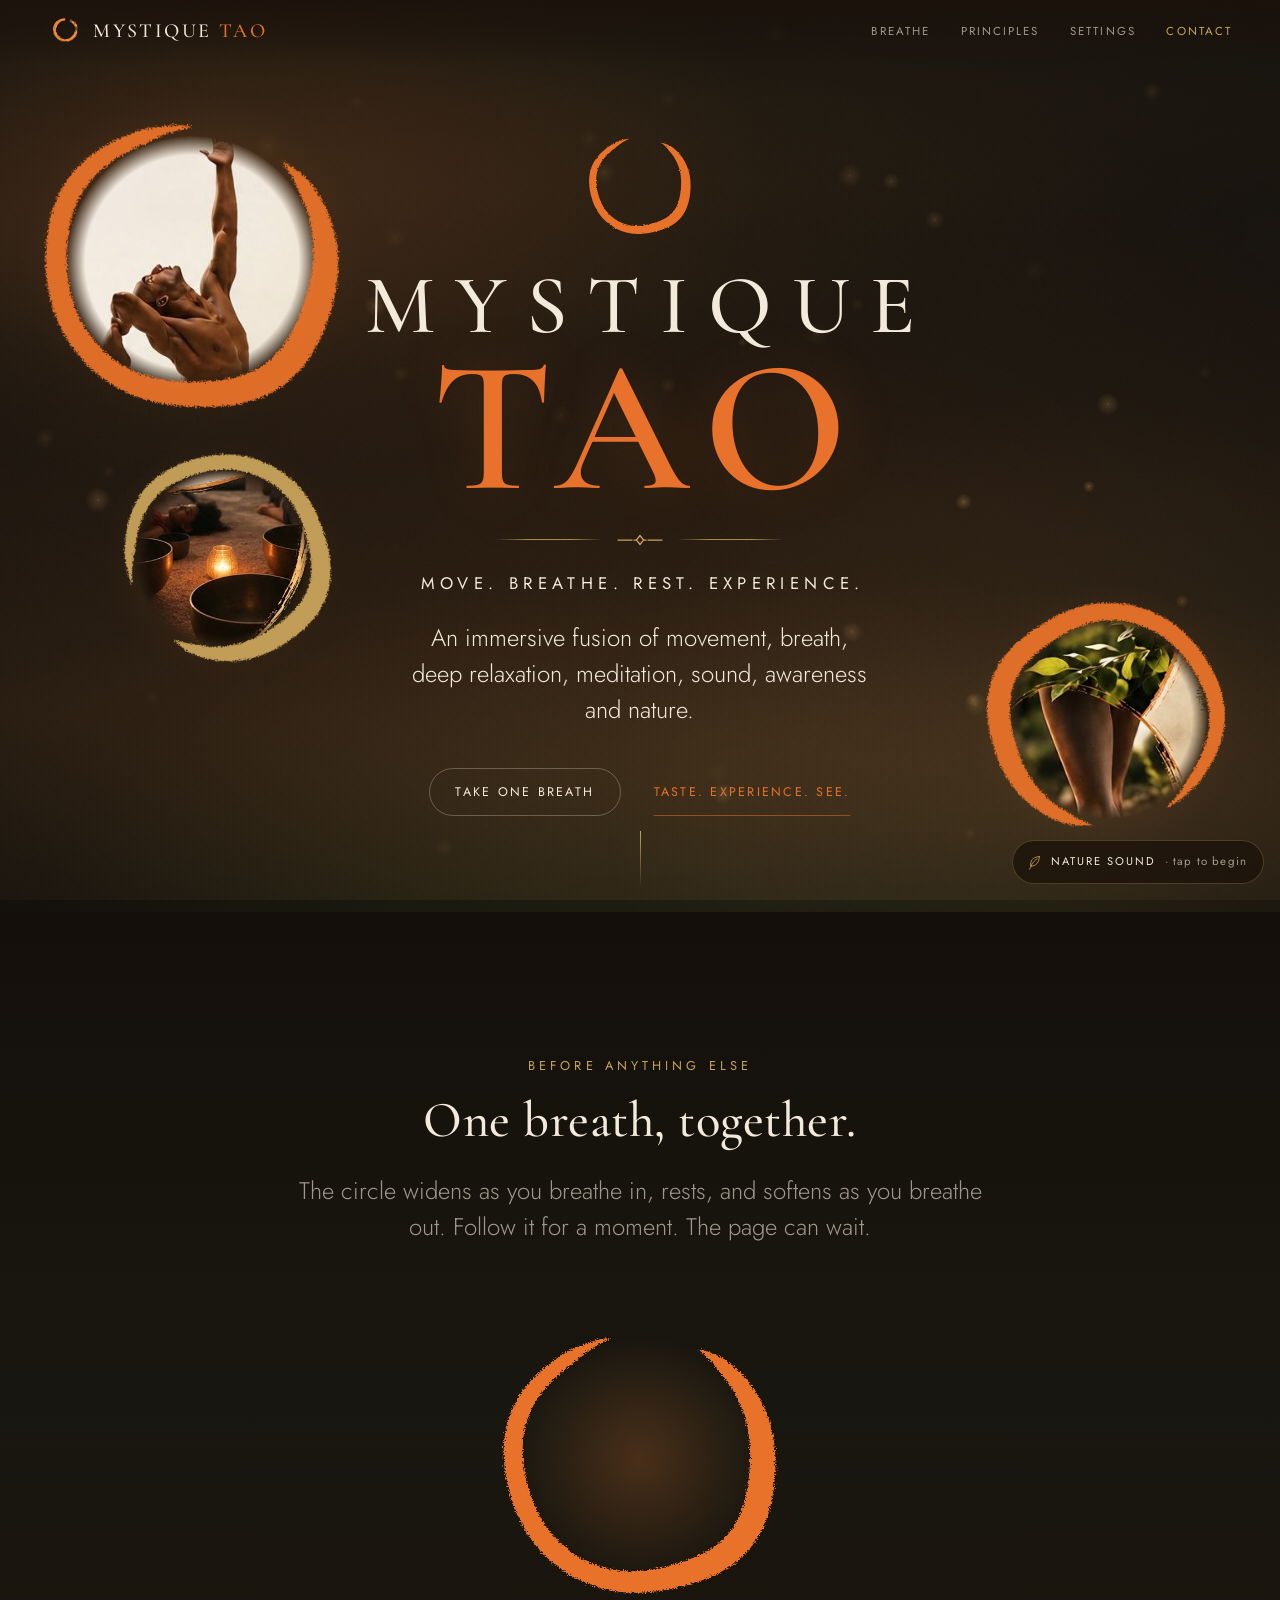
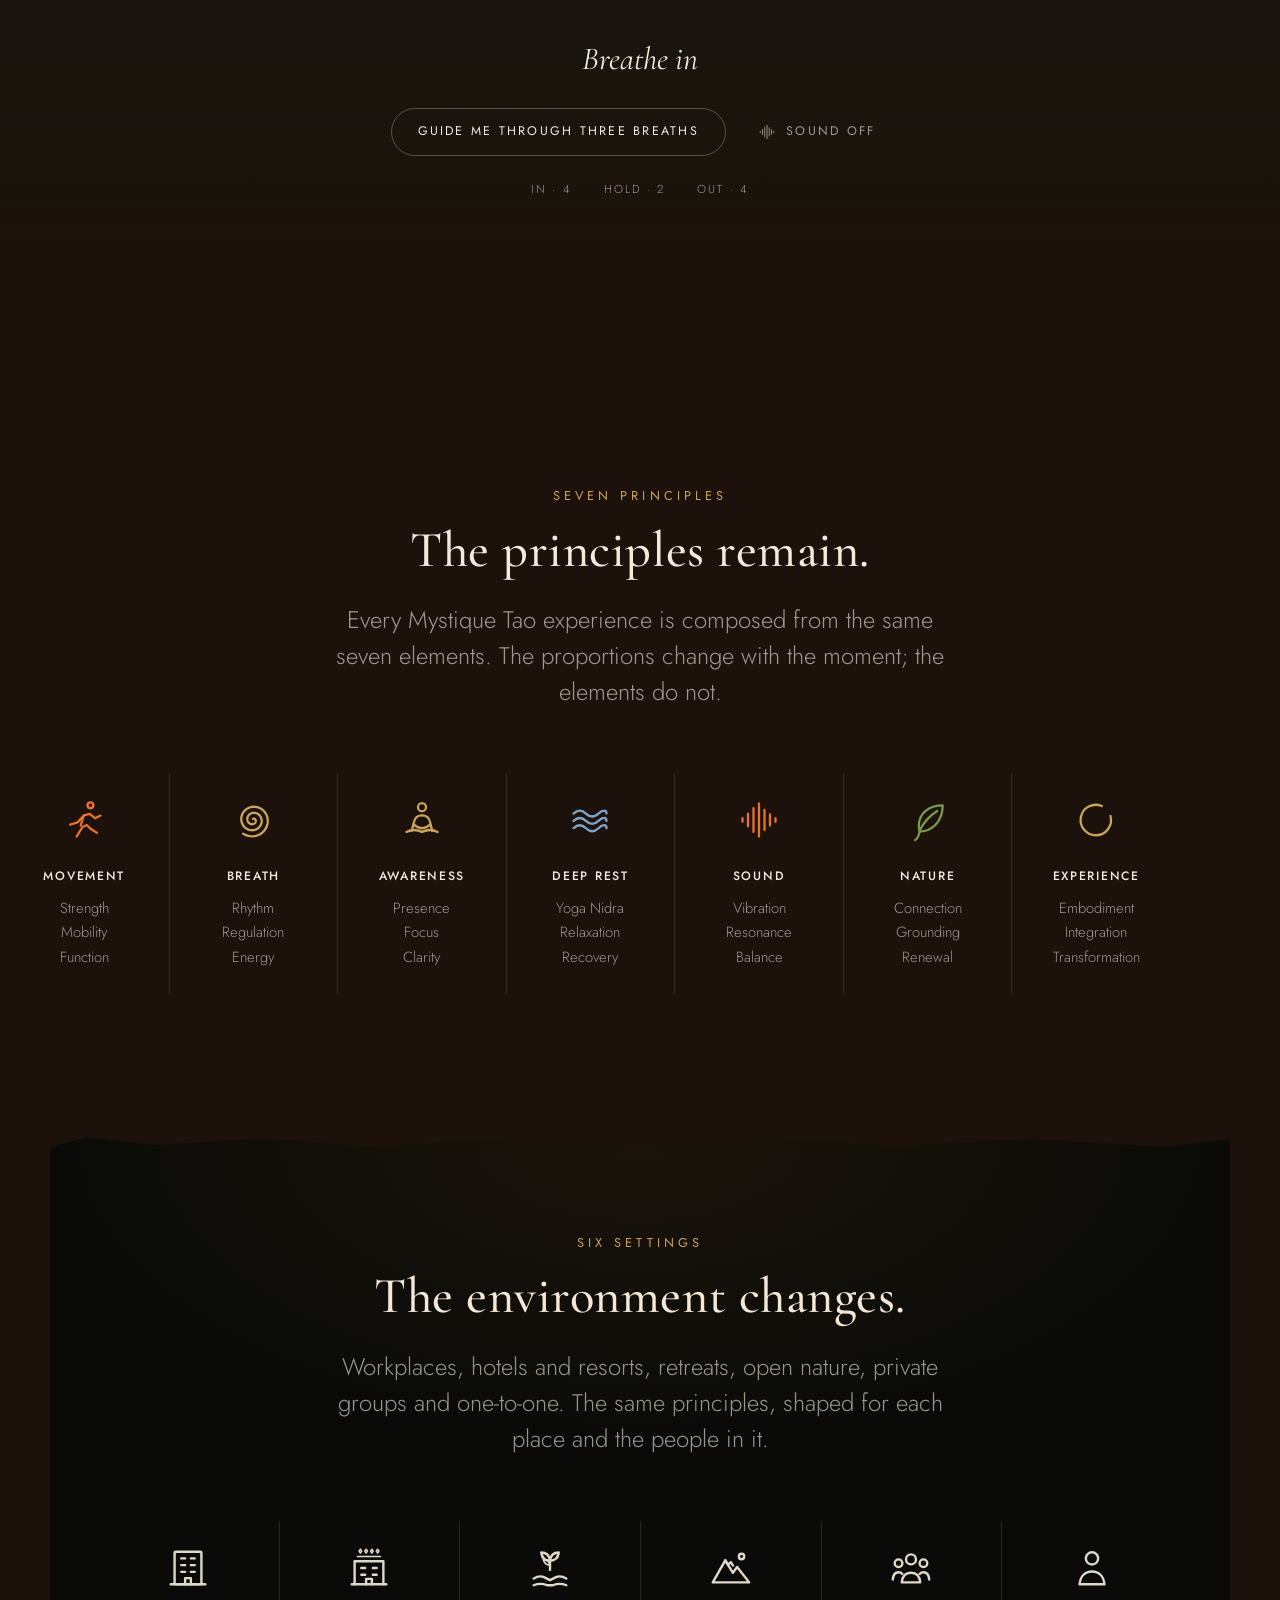
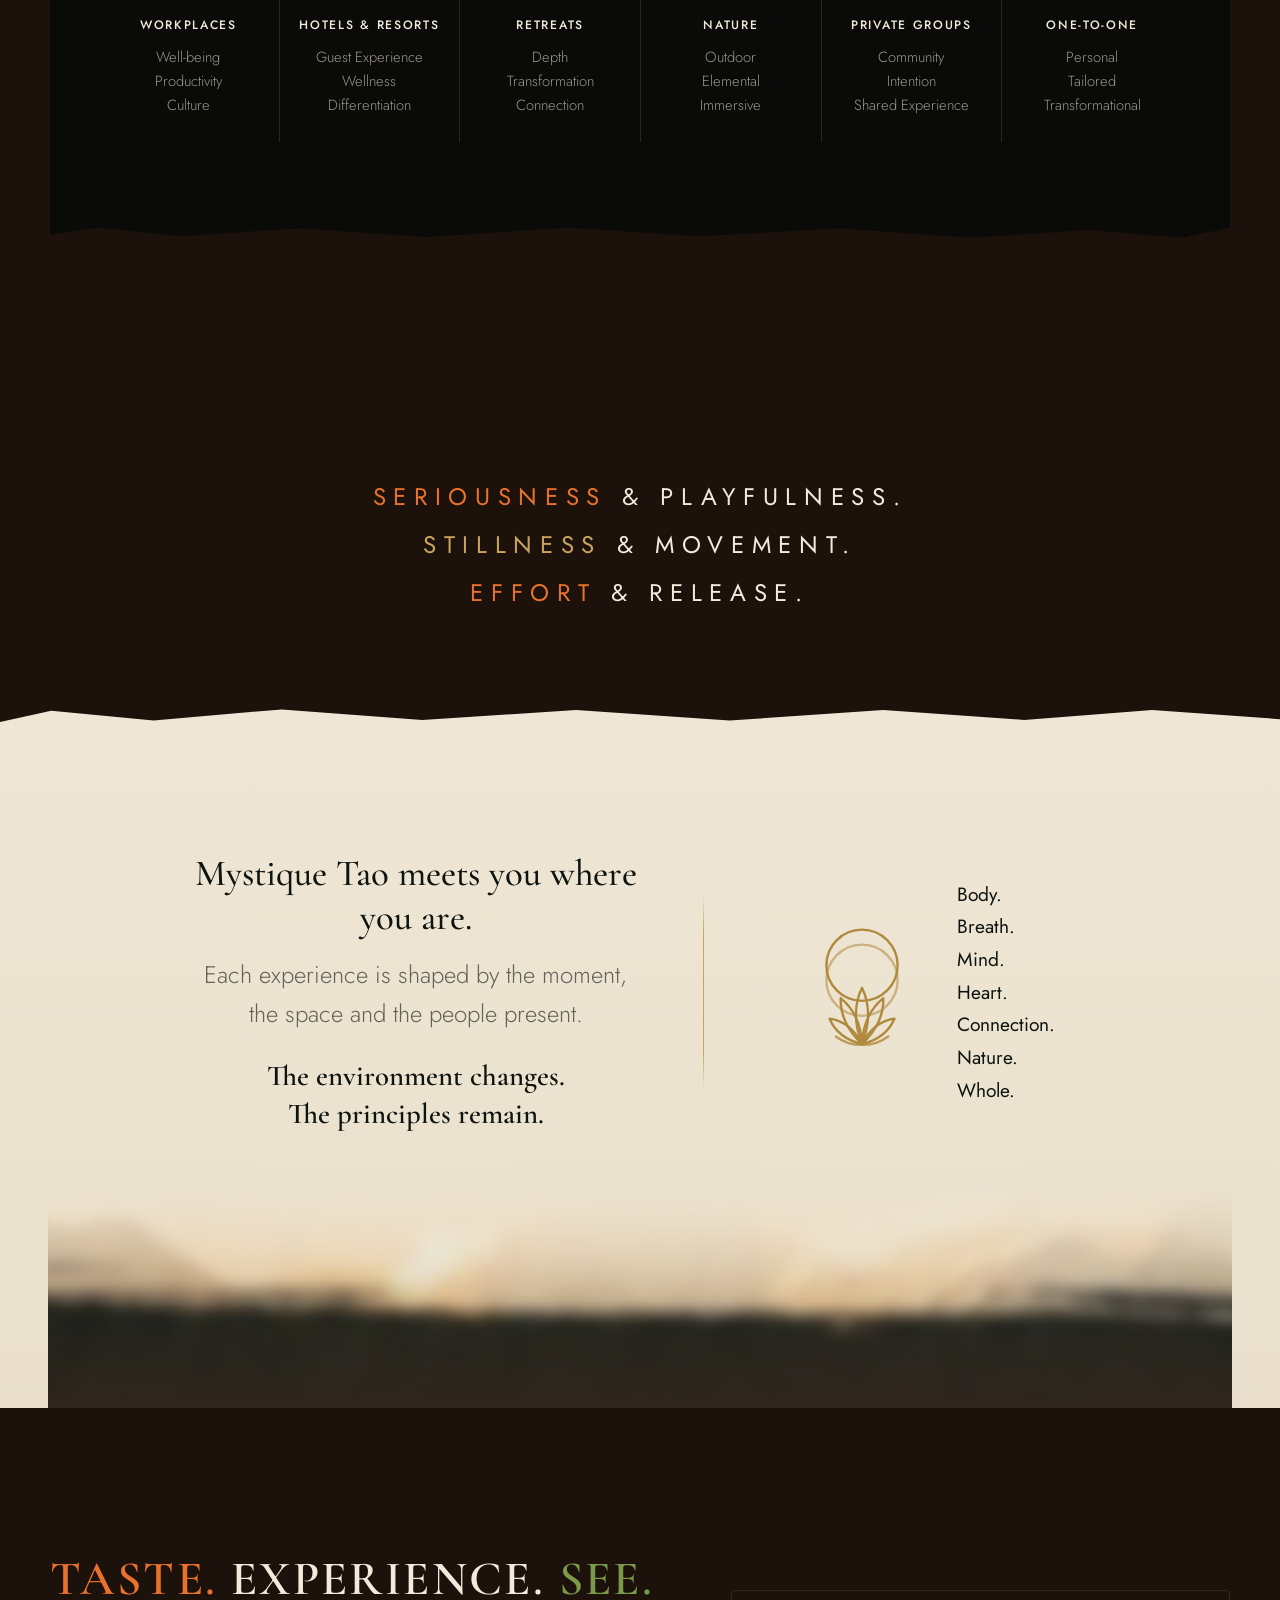
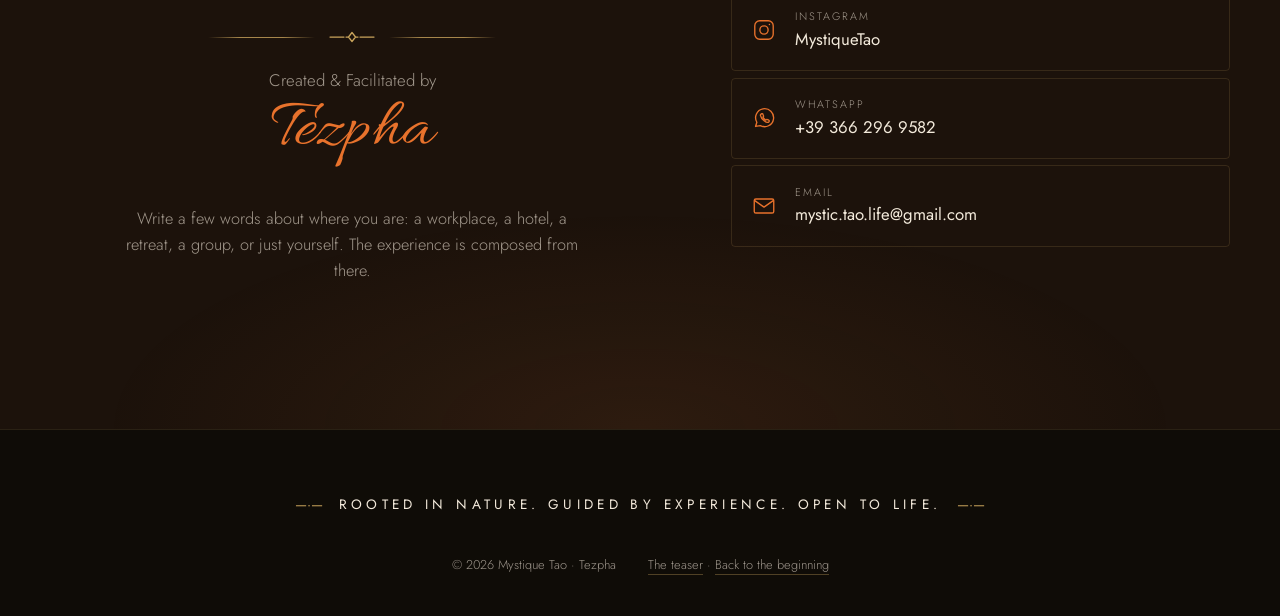
==== commit 0591feae: "Add ambience: scroll-driven time-of-day palette, mist & ember canvas, synthesized nature sound - amb" ====
--- a/index.html
+++ b/index.html
@@ -41,6 +41,7 @@
   <script>document.documentElement.classList.replace('no-js','js');</script>
 </head>
 <body>
+<canvas class="ambient-canvas" aria-hidden="true"></canvas>
 <svg xmlns="http://www.w3.org/2000/svg" class="sprite" aria-hidden="true" focusable="false">
   <symbol id="enso-shape" viewBox="0 0 240 240">
     <filter id="enso-brush" x="-10%" y="-10%" width="120%" height="120%"><feTurbulence type="fractalNoise" baseFrequency=".9" numOctaves="2" seed="3" result="n"/><feDisplacementMap in="SourceGraphic" in2="n" scale="5" xChannelSelector="R" yChannelSelector="G"/></filter>
@@ -440,6 +441,13 @@
   </div>
 </footer>
 
+<button type="button" class="ambient-toggle" data-ambient-toggle aria-pressed="false" hidden>
+  <svg class="ambient-toggle__icon" aria-hidden="true"><use href="#i-nature"/></svg>
+  <span class="ambient-toggle__label">Nature sound</span>
+  <span class="ambient-toggle__hint" data-ambient-hint aria-hidden="true"></span>
+</button>
+
 <script src="assets/js/site.js" defer></script>
+<script src="assets/js/ambient.js" defer></script>
 </body>
 </html>
--- a/assets/css/site.css
+++ b/assets/css/site.css
@@ -9,9 +9,13 @@
 html { scroll-behavior: smooth; -webkit-text-size-adjust: 100%; }
 @media (prefers-reduced-motion: reduce) { html { scroll-behavior: auto; } }
 
+/* Scroll-driven "time of day" (set by ambient.js). Triplets, used as rgb(var(--x) / alpha). */
+:root { --mt-bg-shift: 30 17 11; --mt-tint: 238 118 48; --mt-glow: 236 112 40; --mt-progress: 0; }
+
 body {
   margin: 0;
   background: var(--mt-ink);
+  background: rgb(var(--mt-bg-shift));
   color: var(--mt-cream);
   font-family: var(--mt-font-body);
   font-weight: 300;
@@ -94,10 +98,16 @@
   position: fixed; top: 0; left: 0; right: 0; z-index: 50;
   display: flex; align-items: center; justify-content: space-between; gap: 1rem;
   padding: .9rem var(--mt-gutter);
-  background: linear-gradient(180deg, rgba(13, 20, 16, .92), rgba(13, 20, 16, 0));
+  background: linear-gradient(180deg, rgb(var(--mt-bg-shift) / .92), rgb(var(--mt-bg-shift) / 0));
   transition: background .4s var(--mt-ease), padding .4s var(--mt-ease), backdrop-filter .4s;
 }
-.nav.is-scrolled { background: rgba(13, 20, 16, .82); backdrop-filter: blur(10px); -webkit-backdrop-filter: blur(10px); padding-top: .55rem; padding-bottom: .55rem; border-bottom: 1px solid rgba(201, 164, 92, .12); }
+.nav.is-scrolled { background: rgb(var(--mt-bg-shift) / .84); backdrop-filter: blur(10px); -webkit-backdrop-filter: blur(10px); padding-top: .55rem; padding-bottom: .55rem; border-bottom: 1px solid rgba(201, 164, 92, .12); }
+/* hairline scroll progress in gold, at the very top of the nav */
+.js .nav::before {
+  content: ""; position: absolute; left: 0; right: 0; top: 0; height: 1px; pointer-events: none;
+  background: linear-gradient(90deg, rgba(201, 164, 92, .25), var(--mt-gold));
+  transform-origin: 0 50%; transform: scaleX(var(--mt-progress)); opacity: .75;
+}
 .nav__brand { display: inline-flex; align-items: center; gap: .7rem; }
 .nav__mark { width: 34px; height: 34px; }
 .nav__word { font-family: var(--mt-font-display); font-size: 1.25rem; letter-spacing: .12em; text-transform: uppercase; font-weight: 500; }
@@ -120,10 +130,10 @@
 .hero__glow {
   position: absolute; inset: 0; z-index: -1; pointer-events: none;
   background:
-    radial-gradient(60% 50% at 18% 18%, rgba(232, 114, 44, .13), transparent 70%),
+    radial-gradient(60% 50% at 18% 18%, rgb(var(--mt-glow) / .13), transparent 70%),
     radial-gradient(55% 60% at 85% 85%, rgba(201, 164, 92, .10), transparent 70%),
     radial-gradient(70% 70% at 50% 110%, rgba(122, 154, 74, .10), transparent 70%),
-    linear-gradient(180deg, #0b110d 0%, var(--mt-ink) 55%, #0b110d 100%);
+    linear-gradient(180deg, rgba(11, 17, 13, .55) 0%, rgba(13, 20, 16, .15) 55%, rgba(11, 17, 13, .45) 100%);
 }
 .hero__inner { position: relative; text-align: center; max-width: 52rem; margin: 0 auto; z-index: 2; }
 .hero__enso { width: clamp(72px, 10vw, 112px); margin: 0 auto var(--mt-space-3); }
@@ -138,7 +148,7 @@
   font-family: var(--mt-font-display); font-weight: 600; text-transform: uppercase;
   font-size: var(--mt-size-tao); letter-spacing: .08em; margin-right: -.08em; line-height: .86;
   color: var(--mt-orange);
-  text-shadow: 0 0 60px rgba(232, 114, 44, .18);
+  text-shadow: 0 0 60px rgb(var(--mt-glow) / .2);
 }
 .tagline {
   margin-top: var(--mt-space-3);
@@ -175,19 +185,19 @@
 .vignette--leaves { --size: clamp(170px, 19vw, 260px); right: 4vw; bottom: 8vh; }
 .vignette--leaves img { object-position: 50% 42%; }
 .vignette--leaves .vignette__ring { transform: rotate(160deg); }
-.vignette::after { content: ""; position: absolute; inset: -14%; border-radius: 50%; background: radial-gradient(circle, rgba(232, 114, 44, .12), transparent 62%); z-index: -1; }
+.vignette::after { content: ""; position: absolute; inset: -14%; border-radius: 50%; background: radial-gradient(circle, rgb(var(--mt-glow) / .12), transparent 62%); z-index: -1; }
 
 .hero__strip { display: none; }
 
 /* ---------- Breathe ---------- */
-.breathe { padding: var(--mt-space-7) var(--mt-gutter); background: linear-gradient(180deg, #0b110d, var(--mt-ink-2) 50%, var(--mt-ink)); }
+.breathe { padding: var(--mt-space-7) var(--mt-gutter); background: linear-gradient(180deg, rgba(8, 12, 10, .35), rgba(20, 32, 25, .4) 50%, rgba(13, 20, 16, 0)); }
 .breathe__inner { max-width: 44rem; margin: 0 auto; text-align: center; }
 .breathe__note { margin-top: var(--mt-space-3); color: var(--mt-muted); font-size: var(--mt-size-lead); line-height: 1.5; }
 
 .breath { margin-top: var(--mt-space-5); display: grid; justify-items: center; gap: var(--mt-space-3); }
 .breath__ring { position: relative; width: clamp(200px, 36vw, 300px); aspect-ratio: 1; display: grid; place-items: center; }
 .enso--breath { position: relative; z-index: 1; animation: breathe var(--mt-breath) var(--mt-ease) infinite; transform-origin: 50% 50%; will-change: transform; }
-.breath__halo { position: absolute; inset: 8%; border-radius: 50%; background: radial-gradient(circle, rgba(232, 114, 44, .22), rgba(232, 114, 44, 0) 70%); animation: halo var(--mt-breath) var(--mt-ease) infinite; }
+.breath__halo { position: absolute; inset: 8%; border-radius: 50%; background: radial-gradient(circle, rgb(var(--mt-glow) / .24), rgb(var(--mt-glow) / 0) 70%); animation: halo var(--mt-breath) var(--mt-ease) infinite; }
 .breath.is-guided .enso--breath, .breath.is-guided .breath__halo { animation-play-state: running; }
 .breath.is-paused .enso--breath, .breath.is-paused .breath__halo { animation-play-state: paused; }
 
@@ -236,12 +246,12 @@
 .settings__panel {
   position: relative; max-width: var(--mt-max); margin: 0 auto;
   padding: var(--mt-space-6) var(--mt-gutter);
-  background: #070b08;
+  background: rgba(7, 11, 8, .8); /* a little of the mist shows through */
   /* brush-torn edges, like the black panel on the poster */
   clip-path: polygon(0 1.6%, 3% 0, 9% 1.2%, 18% .2%, 27% 1.4%, 38% .3%, 50% 1.5%, 61% .2%, 72% 1.3%, 83% .3%, 94% 1.4%, 100% .4%, 100% 98.6%, 96% 100%, 88% 98.9%, 78% 100%, 67% 98.7%, 55% 99.8%, 44% 98.6%, 32% 99.9%, 21% 98.7%, 11% 99.8%, 4% 98.6%, 0 99.6%);
   box-shadow: 0 30px 80px rgba(0, 0, 0, .45);
 }
-.settings__panel::before { content: ""; position: absolute; inset: 0; background: radial-gradient(70% 60% at 50% 0%, rgba(201, 164, 92, .07), transparent 70%); pointer-events: none; }
+.settings__panel::before { content: ""; position: absolute; inset: 0; background: radial-gradient(70% 60% at 50% 0%, rgb(var(--mt-glow) / .08), transparent 70%); pointer-events: none; }
 .contexts {
   display: grid; grid-template-columns: repeat(6, 1fr); gap: 0;
   position: relative;
@@ -288,10 +298,10 @@
   opacity: .9;
   -webkit-mask-image: linear-gradient(180deg, transparent, #000 55%, #000); mask-image: linear-gradient(180deg, transparent, #000 55%, #000);
 }
-.meets__horizon::after { content: ""; position: absolute; inset: 0; background: linear-gradient(180deg, rgba(239, 230, 213, 0) 0%, rgba(13, 20, 16, .15) 60%, var(--mt-ink) 100%); }
+.meets__horizon::after { content: ""; position: absolute; inset: 0; background: linear-gradient(180deg, rgba(239, 230, 213, 0) 0%, rgba(13, 20, 16, .15) 60%, rgb(var(--mt-bg-shift)) 100%); }
 
 /* ---------- Contact ---------- */
-.contact { padding: var(--mt-space-7) var(--mt-gutter); background: radial-gradient(60% 50% at 50% 100%, rgba(232, 114, 44, .08), transparent 70%); }
+.contact { padding: var(--mt-space-7) var(--mt-gutter); background: radial-gradient(60% 50% at 50% 100%, rgb(var(--mt-glow) / .09), transparent 70%); }
 .contact__inner { max-width: var(--mt-max); margin: 0 auto; display: grid; grid-template-columns: 1.1fr 1fr; gap: clamp(2rem, 6vw, 6rem); align-items: center; }
 .contact__invite { text-align: center; }
 .tes { font-family: var(--mt-font-display); font-weight: 600; text-transform: uppercase; font-size: clamp(1.7rem, 1rem + 2.6vw, 3rem); letter-spacing: .05em; line-height: 1.15; white-space: nowrap; }
@@ -313,7 +323,7 @@
 .channel__value { font-family: var(--mt-font-body); font-weight: 400; font-size: 1.05rem; color: var(--mt-cream); word-break: break-word; }
 
 /* ---------- Footer ---------- */
-.footer { padding: var(--mt-space-5) var(--mt-gutter) var(--mt-space-4); border-top: 1px solid rgba(201, 164, 92, .14); background: #0a0f0c; text-align: center; }
+.footer { padding: var(--mt-space-5) var(--mt-gutter) var(--mt-space-4); border-top: 1px solid rgba(201, 164, 92, .14); background: rgba(6, 9, 7, .55); text-align: center; }
 .creed { font-size: clamp(.68rem, .62rem + .35vw, .85rem); letter-spacing: var(--mt-track-wide); text-transform: uppercase; font-weight: 400; color: var(--mt-cream); display: flex; flex-wrap: wrap; gap: .4rem 1rem; justify-content: center; align-items: center; }
 .creed__orn { color: var(--mt-gold); letter-spacing: 0; }
 .footer__row { margin-top: var(--mt-space-4); display: flex; flex-wrap: wrap; gap: .6rem 2rem; justify-content: center; }
@@ -321,6 +331,27 @@
 .footer__small a { border-bottom: 1px solid rgba(201, 164, 92, .35); transition: color .3s, border-color .3s; }
 .footer__small a:hover { color: var(--mt-cream); border-bottom-color: var(--mt-gold); }
 
+/* ---------- Ambience: canvas + nature-sound toggle ---------- */
+.ambient-canvas { position: fixed; inset: 0; width: 100%; height: 100%; z-index: 0; pointer-events: none; display: block; }
+.ambient-toggle {
+  position: fixed; right: max(16px, env(safe-area-inset-right)); bottom: max(16px, env(safe-area-inset-bottom)); z-index: 45;
+  display: inline-flex; align-items: center; gap: .55rem; min-height: 2.75rem; padding: .55rem 1rem .55rem .8rem;
+  font-family: var(--mt-font-body); font-weight: 400; font-size: .7rem; letter-spacing: var(--mt-track-caps); text-transform: uppercase; line-height: 1;
+  color: var(--mt-cream); background: rgb(var(--mt-bg-shift) / .78);
+  border: 1px solid rgba(201, 164, 92, .28); border-radius: 999px; cursor: pointer;
+  -webkit-backdrop-filter: blur(8px); backdrop-filter: blur(8px);
+  transition: border-color .4s var(--mt-ease), color .4s var(--mt-ease);
+}
+.ambient-toggle[hidden] { display: none; }
+.ambient-toggle:hover, .ambient-toggle:focus-visible { border-color: rgba(232, 114, 44, .7); }
+.ambient-toggle__icon { width: 16px; height: 16px; color: var(--mt-muted); transition: color .4s var(--mt-ease); }
+.ambient-toggle[aria-pressed="true"] .ambient-toggle__icon { color: var(--mt-gold); }
+.ambient-toggle__hint { color: var(--mt-muted); letter-spacing: .1em; text-transform: none; font-size: .72rem; }
+.ambient-toggle__hint:empty { display: none; }
+.ambient-toggle__hint::before { content: "· "; }
+.ambient-toggle.is-playing .ambient-toggle__icon { animation: leaf-breathe calc(var(--mt-breath) * 1.2) var(--mt-ease) infinite; }
+@keyframes leaf-breathe { 0%, 100% { opacity: .7; } 50% { opacity: 1; } }
+
 /* ---------- Motion: reveals ---------- */
 .js .reveal { opacity: 0; transform: translateY(18px); transition: opacity var(--mt-reveal) var(--mt-ease), transform var(--mt-reveal) var(--mt-ease); }
 .js .reveal.is-in { opacity: 1; transform: none; }
@@ -334,6 +365,7 @@
   .enso--breath { transform: scale(.97); }
   .breath__halo { opacity: .5; }
   .btn, .channel, .pillar__icon, .context__icon { transition: none; }
+  .ambient-toggle.is-playing .ambient-toggle__icon { animation: none; }
 }
 
 /* ---------- Responsive ---------- */
@@ -372,4 +404,6 @@
   .breath__rhythm { gap: 1.2rem; }
   .duality { letter-spacing: .22em; }
   .channel { padding: 1rem; }
-}
+  .ambient-toggle { padding: .5rem .85rem .5rem .7rem; font-size: .64rem; }
+  .footer { padding-bottom: calc(var(--mt-space-4) + 3.5rem); } /* keep the footer clear of the sound toggle */
+}
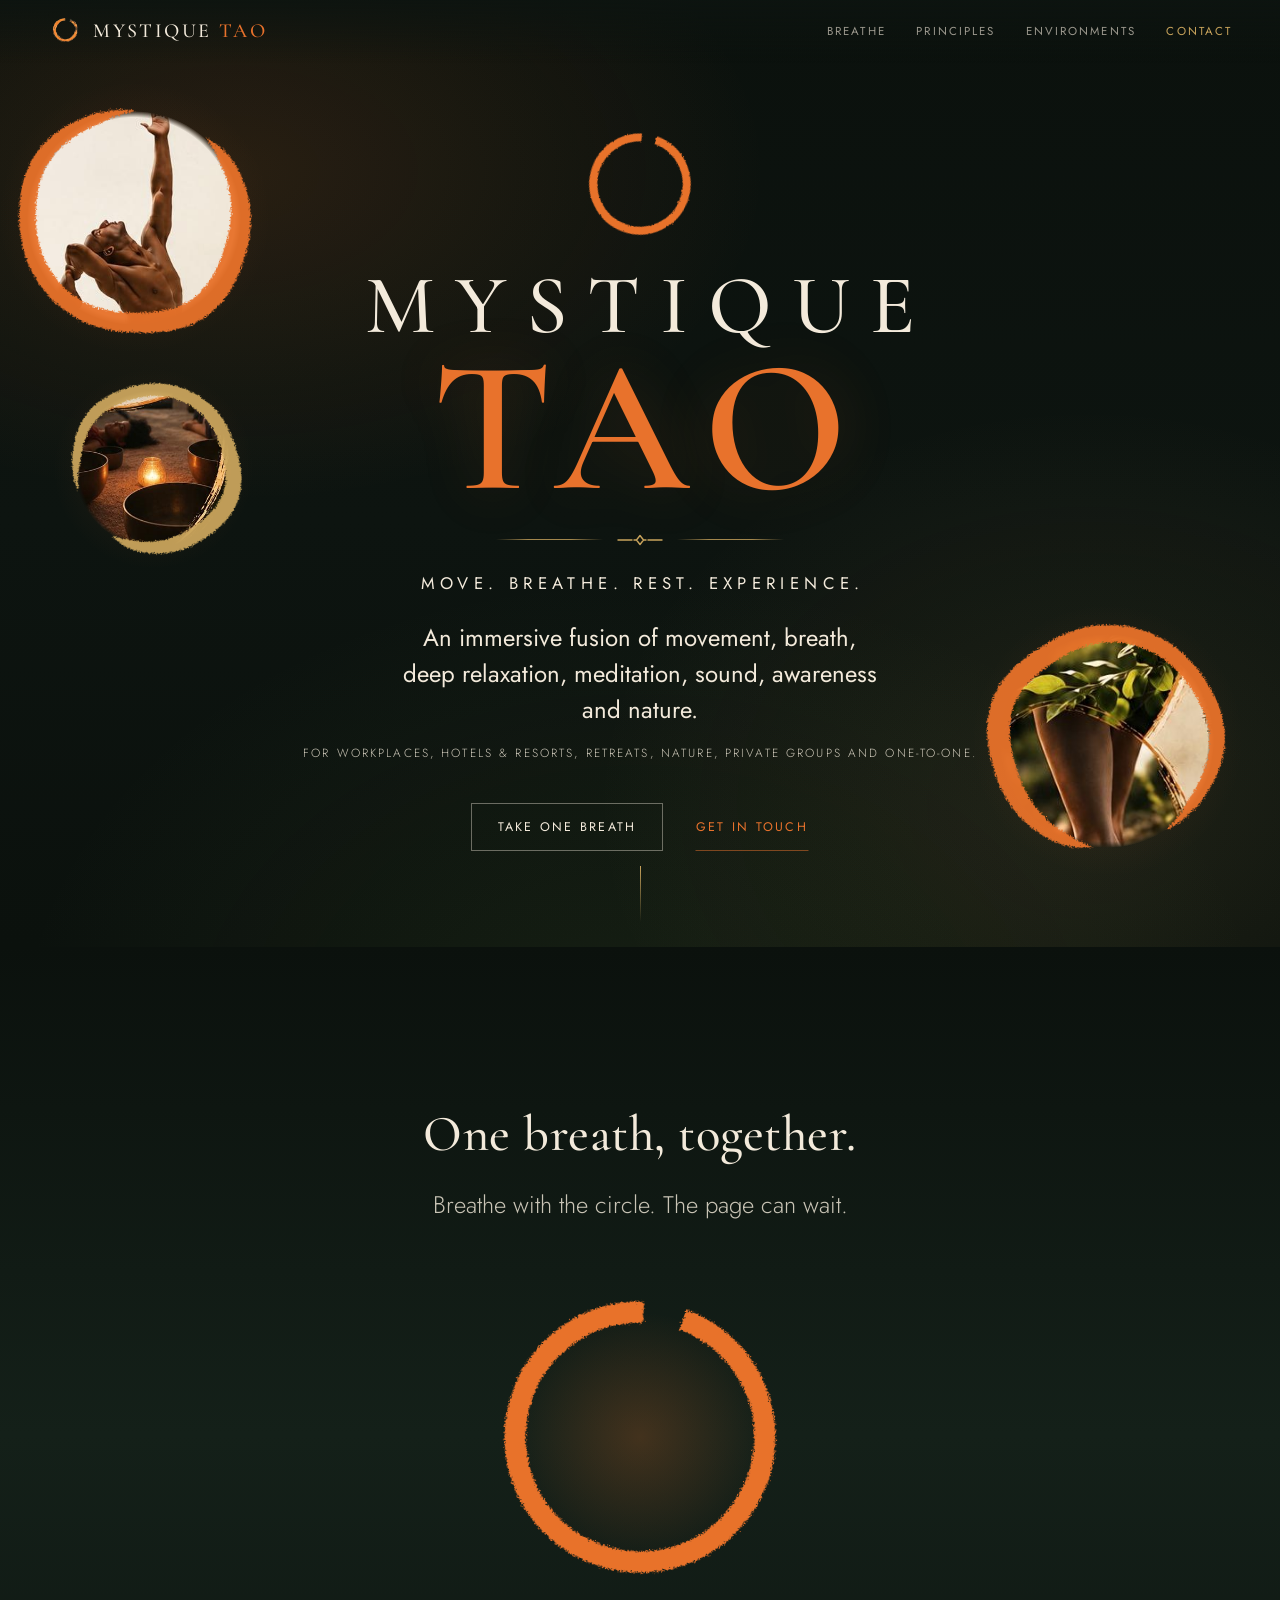
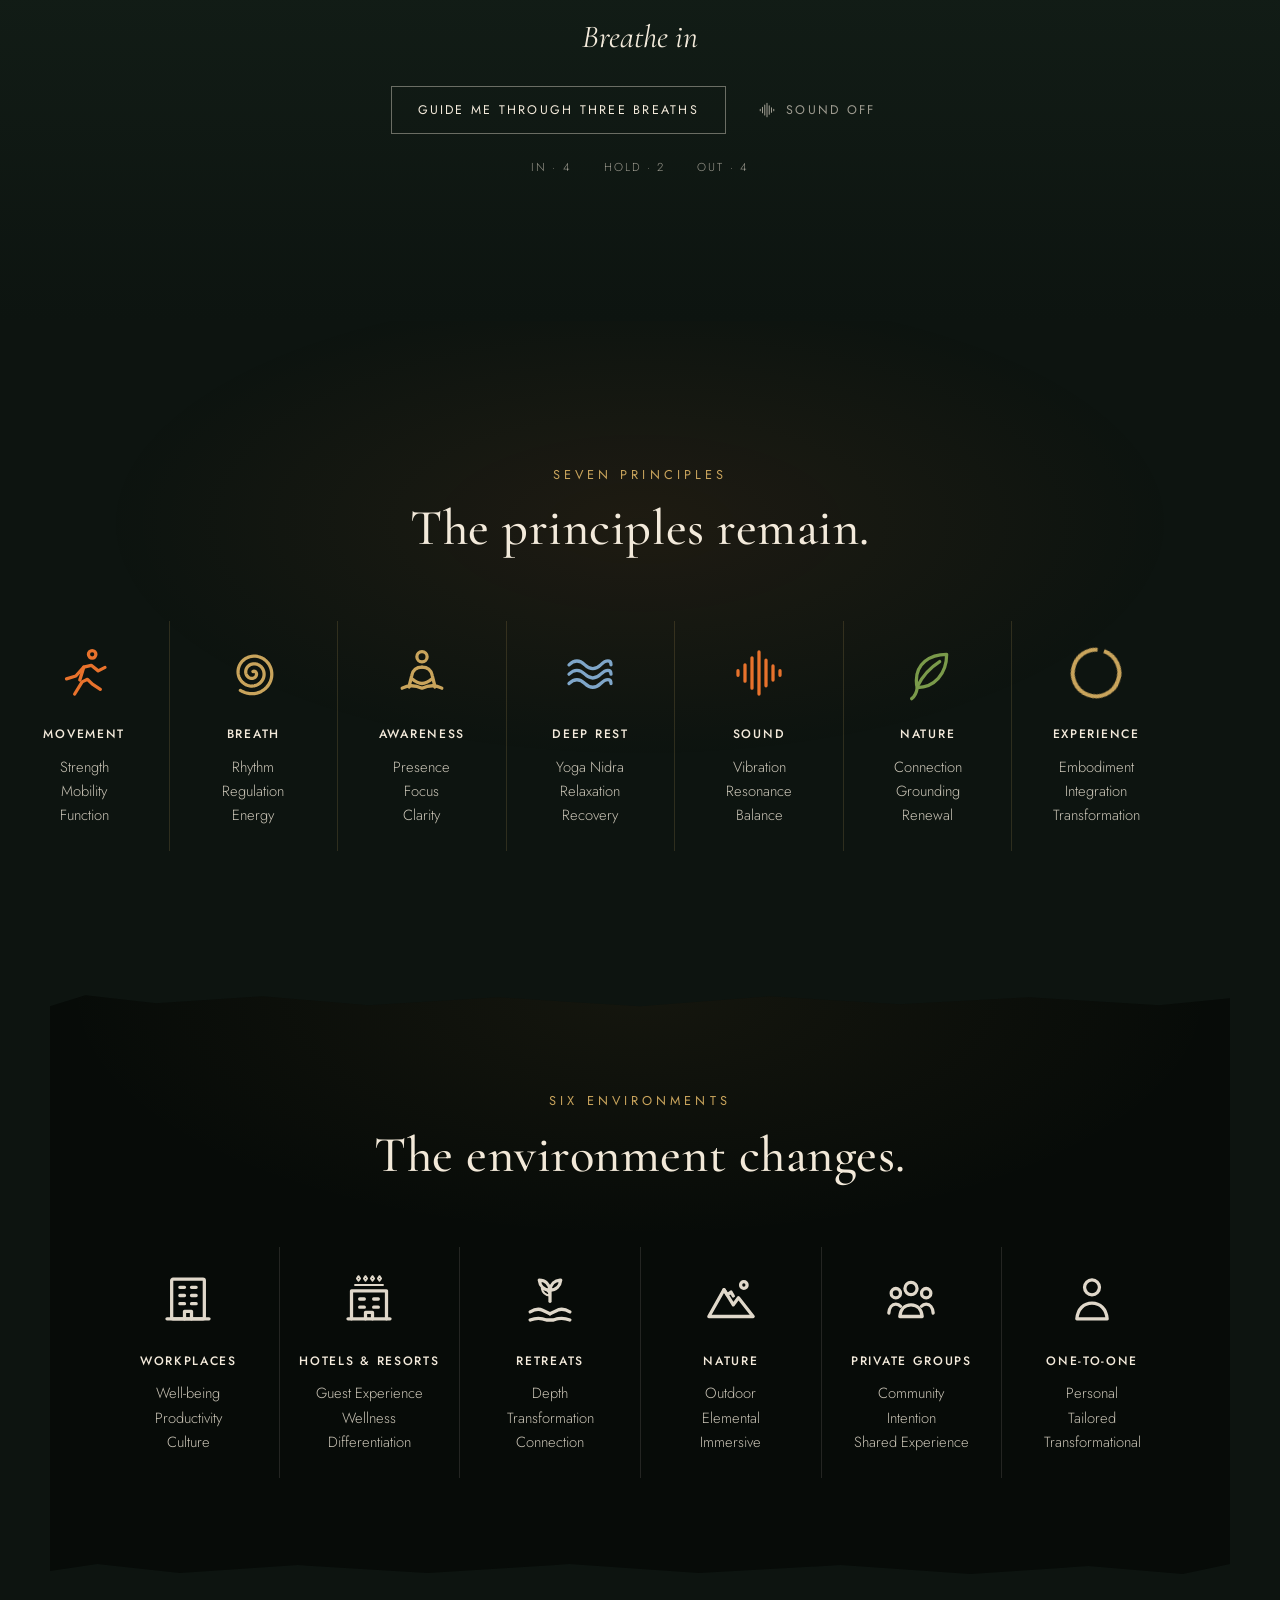
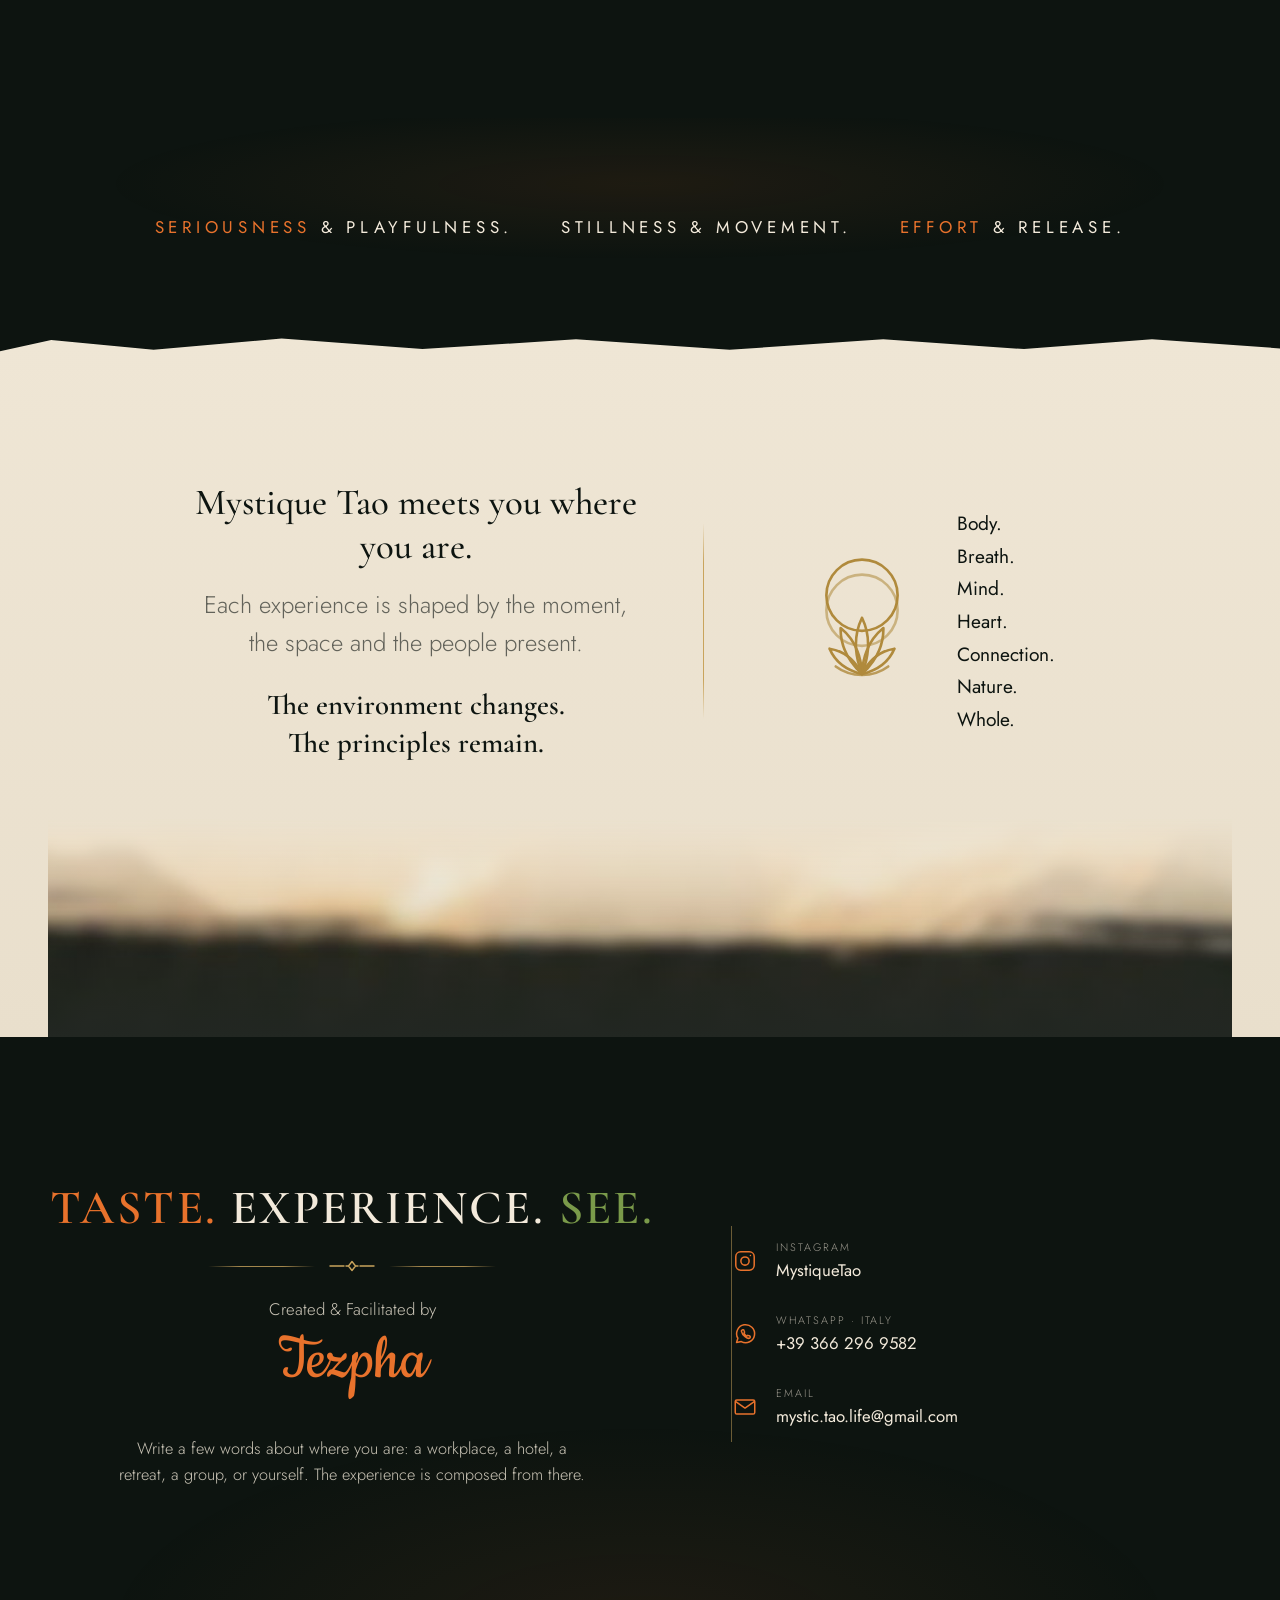
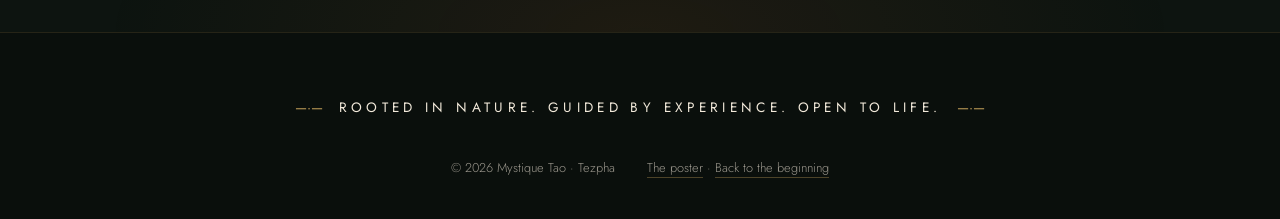
==== commit a780d217: "Apply verified review fixes: accessibility, responsive layout, code cleanup Fixes confirmed by two i" ====
--- a/index.html
+++ b/index.html
@@ -12,13 +12,16 @@
   <meta property="og:title" content="Mystique Tao — Move. Breathe. Rest. Experience.">
   <meta property="og:description" content="An immersive fusion of movement, breath, deep relaxation, meditation, sound, awareness and nature. Created &amp; facilitated by Tezpha.">
   <meta property="og:image" content="https://the-yellow-thing.github.io/tezfa/assets/img/teaser-poster.jpg">
+  <meta property="og:image:width" content="1024">
+  <meta property="og:image:height" content="1536">
+  <meta property="og:image:alt" content="Mystique Tao teaser poster: Move. Breathe. Rest. Experience.">
   <meta property="og:url" content="https://the-yellow-thing.github.io/tezfa/">
   <meta name="twitter:card" content="summary_large_image">
   <link rel="icon" href="assets/img/enso-mark.png" type="image/png">
   <link rel="apple-touch-icon" href="assets/img/enso-mark.png">
   <link rel="preconnect" href="https://fonts.googleapis.com">
   <link rel="preconnect" href="https://fonts.gstatic.com" crossorigin>
-  <link rel="stylesheet" href="https://fonts.googleapis.com/css2?family=Cormorant+Garamond:ital,wght@0,400;0,500;0,600;1,400;1,500&family=Jost:wght@300;400;500&family=Allura&display=swap">
+  <link rel="stylesheet" href="https://fonts.googleapis.com/css2?family=Cormorant+Garamond:ital,wght@0,400;0,500;0,600;1,400;1,500&family=Jost:wght@300;400;500&family=Cookie&display=swap">
   <link rel="stylesheet" href="assets/tokens.css">
   <link rel="stylesheet" href="assets/css/site.css">
   <script type="application/ld+json">
@@ -41,17 +44,20 @@
   <script>document.documentElement.classList.replace('no-js','js');</script>
 </head>
 <body>
-<canvas class="ambient-canvas" aria-hidden="true"></canvas>
 <svg xmlns="http://www.w3.org/2000/svg" class="sprite" aria-hidden="true" focusable="false">
+  <defs>
+    <filter id="enso-brush" x="-10%" y="-10%" width="120%" height="120%"><feTurbulence type="fractalNoise" baseFrequency=".9" numOctaves="2" seed="3" result="n"/><feDisplacementMap in="SourceGraphic" in2="n" scale="5" xChannelSelector="R" yChannelSelector="G"/></filter>
+    <!-- Mystique Tao line-icon set. 24x24 grid, 1.4px strokes, currentColor. Thin, calm, hand-drawn-adjacent. -->
+    <style>.i{fill:none;stroke:currentColor;stroke-width:1.4;stroke-linecap:round;stroke-linejoin:round}</style>
+  </defs>
+  <!-- Logo mark: the poster's enso — a near-uniform dry-brush ring, blunt ends, short gap at 12–1 o'clock -->
+  <symbol id="enso-mark" viewBox="0 0 240 240">
+    <circle cx="120" cy="120" r="100" fill="none" stroke="currentColor" stroke-width="17" stroke-linecap="butt" stroke-dasharray="596 100" transform="rotate(-70 120 120)" filter="url(#enso-brush)"/>
+  </symbol>
+  <!-- Photo ring: the tapered brush stroke painted around the three photographs -->
   <symbol id="enso-shape" viewBox="0 0 240 240">
-    <filter id="enso-brush" x="-10%" y="-10%" width="120%" height="120%"><feTurbulence type="fractalNoise" baseFrequency=".9" numOctaves="2" seed="3" result="n"/><feDisplacementMap in="SourceGraphic" in2="n" scale="5" xChannelSelector="R" yChannelSelector="G"/></filter>
     <path d="M166.8 32.0 L169.4 32.4 L171.9 33.2 L174.4 34.0 L176.9 35.0 L179.3 36.0 L181.7 37.1 L184.1 38.3 L186.5 39.5 L188.8 40.9 L190.9 42.5 L193.0 44.1 L195.0 45.9 L197.0 47.7 L198.9 49.5 L200.8 51.4 L202.7 53.4 L204.4 55.4 L206.2 57.4 L207.8 59.6 L209.4 61.7 L211.0 63.9 L212.5 66.2 L213.9 68.5 L215.3 70.8 L216.6 73.2 L217.8 75.6 L219.0 78.0 L220.1 80.5 L221.1 83.0 L222.1 85.6 L223.0 88.1 L223.8 90.7 L224.5 93.4 L225.2 96.0 L225.8 98.6 L226.4 101.3 L226.8 104.0 L227.2 106.7 L227.6 109.4 L227.9 112.1 L228.1 114.8 L228.2 117.6 L228.3 120.3 L228.4 123.0 L228.4 125.8 L228.3 128.5 L228.2 131.2 L228.0 134.0 L227.8 136.7 L227.5 139.5 L227.2 142.2 L226.9 145.0 L226.4 147.7 L225.9 150.5 L225.4 153.2 L224.8 156.0 L224.1 158.7 L223.4 161.4 L222.5 164.1 L221.6 166.8 L220.7 169.5 L219.6 172.1 L218.5 174.7 L217.2 177.3 L215.9 179.8 L214.5 182.3 L213.0 184.7 L211.4 187.1 L209.7 189.4 L207.9 191.6 L206.0 193.8 L204.1 195.9 L202.0 197.9 L199.9 199.8 L197.7 201.7 L195.5 203.4 L193.2 205.1 L190.8 206.7 L188.4 208.2 L186.0 209.6 L183.5 210.9 L181.0 212.2 L178.4 213.4 L175.9 214.5 L173.3 215.6 L170.7 216.6 L168.1 217.5 L165.5 218.4 L162.8 219.2 L160.2 220.0 L157.6 220.8 L155.0 221.5 L152.3 222.1 L149.7 222.7 L147.1 223.3 L144.4 223.9 L141.8 224.4 L139.1 224.9 L136.5 225.3 L133.8 225.7 L131.2 226.0 L128.5 226.3 L125.8 226.6 L123.1 226.8 L120.4 226.9 L117.7 227.0 L115.0 227.0 L112.3 226.9 L109.6 226.8 L106.9 226.6 L104.2 226.4 L101.5 226.0 L98.8 225.6 L96.1 225.1 L93.5 224.6 L90.8 223.9 L88.2 223.2 L85.6 222.4 L83.0 221.6 L80.4 220.6 L77.9 219.6 L75.4 218.6 L72.9 217.4 L70.5 216.2 L68.0 215.0 L65.7 213.7 L63.3 212.3 L61.0 210.8 L58.7 209.3 L56.5 207.7 L54.3 206.1 L52.1 204.4 L50.0 202.7 L47.9 200.9 L45.9 199.1 L43.9 197.2 L42.0 195.2 L40.1 193.2 L38.3 191.2 L36.6 189.1 L34.9 187.0 L33.2 184.8 L31.7 182.5 L30.2 180.3 L28.7 178.0 L27.3 175.6 L26.0 173.2 L24.7 170.8 L23.5 168.4 L22.3 165.9 L21.3 163.4 L20.2 160.9 L19.3 158.4 L18.3 155.8 L17.5 153.2 L16.7 150.6 L15.9 148.0 L15.2 145.4 L14.5 142.8 L13.9 140.1 L13.4 137.4 L12.9 134.7 L12.4 132.0 L12.0 129.3 L11.7 126.6 L11.4 123.9 L11.2 121.2 L11.0 118.4 L11.0 115.7 L10.9 112.9 L11.0 110.1 L11.1 107.4 L11.4 104.6 L11.7 101.9 L12.1 99.1 L12.6 96.4 L13.1 93.7 L13.8 91.0 L14.6 88.3 L15.5 85.7 L16.4 83.1 L17.5 80.5 L18.6 78.0 L19.9 75.5 L21.2 73.1 L22.6 70.7 L24.1 68.4 L25.6 66.1 L27.3 63.9 L29.0 61.7 L30.7 59.6 L32.5 57.5 L34.4 55.5 L36.3 53.6 L38.2 51.7 L40.2 49.9 L42.2 48.1 L44.3 46.4 L46.4 44.7 L48.5 43.0 L50.6 41.5 L52.7 39.9 L54.9 38.4 L57.1 36.9 L59.1 35.2 L61.5 34.0 L63.9 32.9 L66.3 31.8 L68.6 30.7 L71.1 29.7 L73.5 28.7 L75.9 27.8 L78.3 27.0 L80.8 26.2 L83.3 25.4 L85.7 24.8 L88.2 24.2 L90.7 23.7 L93.3 23.3 L95.8 23.1 L95.9 23.5 L93.7 24.8 L91.4 25.9 L89.2 27.1 L87.0 28.2 L84.8 29.5 L82.7 30.8 L80.6 32.1 L78.6 33.5 L76.6 34.9 L74.7 36.3 L72.7 37.8 L70.9 39.3 L69.0 40.9 L67.2 42.5 L65.5 44.1 L63.4 45.3 L61.6 46.8 L59.8 48.3 L58.0 49.8 L56.2 51.4 L54.5 53.0 L52.7 54.6 L51.0 56.2 L49.4 57.9 L47.7 59.7 L46.1 61.4 L44.6 63.2 L43.0 65.0 L41.5 66.9 L40.1 68.8 L38.7 70.8 L37.4 72.8 L36.1 74.8 L34.9 76.9 L33.8 79.0 L32.7 81.2 L31.7 83.4 L30.8 85.6 L30.0 87.9 L29.3 90.2 L28.6 92.5 L28.0 94.8 L27.5 97.2 L27.1 99.6 L26.8 102.0 L26.5 104.3 L26.3 106.7 L26.2 109.1 L26.2 111.5 L26.2 113.9 L26.3 116.3 L26.4 118.6 L26.6 121.0 L26.8 123.3 L27.1 125.7 L27.5 128.0 L27.9 130.3 L28.3 132.6 L28.8 134.9 L29.3 137.2 L29.8 139.5 L30.4 141.7 L31.0 143.9 L31.7 146.2 L32.4 148.4 L33.2 150.6 L33.9 152.8 L34.8 154.9 L35.7 157.1 L36.6 159.2 L37.6 161.3 L38.6 163.4 L39.7 165.5 L40.8 167.5 L42.0 169.5 L43.3 171.5 L44.5 173.4 L45.9 175.3 L47.3 177.2 L48.7 179.0 L50.3 180.8 L51.8 182.5 L53.4 184.2 L55.1 185.9 L56.7 187.5 L58.5 189.1 L60.3 190.6 L62.1 192.0 L63.9 193.5 L65.8 194.8 L67.7 196.1 L69.7 197.4 L71.7 198.6 L73.7 199.7 L75.8 200.8 L77.9 201.9 L80.0 202.9 L82.1 203.8 L84.2 204.6 L86.4 205.4 L88.6 206.2 L90.8 206.8 L93.1 207.4 L95.3 208.0 L97.6 208.4 L99.8 208.8 L102.1 209.2 L104.4 209.4 L106.7 209.6 L109.0 209.7 L111.3 209.8 L113.5 209.8 L115.8 209.7 L118.1 209.6 L120.4 209.5 L122.6 209.2 L124.8 209.0 L127.1 208.7 L129.3 208.3 L131.5 207.9 L133.7 207.5 L135.9 207.0 L138.1 206.5 L140.2 206.0 L142.4 205.5 L144.5 204.9 L146.7 204.3 L148.8 203.7 L151.0 203.0 L153.1 202.4 L155.3 201.7 L157.4 200.9 L159.5 200.2 L161.6 199.3 L163.7 198.5 L165.8 197.6 L167.9 196.6 L170.0 195.6 L172.0 194.6 L174.1 193.4 L176.1 192.2 L178.0 191.0 L179.9 189.7 L181.8 188.3 L183.6 186.8 L185.3 185.2 L187.0 183.6 L188.6 182.0 L190.2 180.2 L191.7 178.4 L193.1 176.6 L194.4 174.7 L195.7 172.7 L196.8 170.7 L197.9 168.6 L199.0 166.5 L199.9 164.4 L200.8 162.3 L201.6 160.1 L202.3 157.9 L203.0 155.7 L203.6 153.5 L204.2 151.3 L204.7 149.1 L205.2 146.8 L205.6 144.6 L206.0 142.4 L206.3 140.2 L206.6 138.0 L206.9 135.7 L207.1 133.5 L207.4 131.3 L207.6 129.1 L207.7 126.9 L207.9 124.7 L208.0 122.5 L208.0 120.2 L208.1 118.0 L208.1 115.8 L208.0 113.6 L208.0 111.3 L207.9 109.1 L207.7 106.9 L207.5 104.6 L207.2 102.4 L206.9 100.2 L206.6 97.9 L206.2 95.7 L205.7 93.5 L205.2 91.3 L204.6 89.1 L204.0 86.9 L203.3 84.7 L202.6 82.5 L201.8 80.4 L200.9 78.2 L200.0 76.1 L199.1 74.0 L198.1 71.9 L197.0 69.8 L195.9 67.7 L194.8 65.7 L193.6 63.7 L192.3 61.7 L191.0 59.7 L189.6 57.8 L188.2 55.9 L186.8 54.0 L185.3 52.2 L183.7 50.3 L182.1 48.6 L180.6 46.6 L179.1 44.7 L177.5 42.8 L175.8 41.0 L174.1 39.1 L172.3 37.4 L170.5 35.7 L168.6 34.0 L166.8 32.0Z" fill="currentColor" filter="url(#enso-brush)"/>
   </symbol>
-  <!-- Mystique Tao line-icon set. 24x24 grid, 1.25px strokes, currentColor. Thin, calm, hand-drawn-adjacent. -->
-  <defs>
-    <style>.i{fill:none;stroke:currentColor;stroke-width:1.25;stroke-linecap:round;stroke-linejoin:round}</style>
-  </defs>
-
   <!-- ===== Seven pillars ===== -->
   <symbol id="i-movement" viewBox="0 0 24 24">
     <g class="i">
@@ -90,11 +96,6 @@
       <path d="M20 4c-7.5 0-13 4.2-13 11.2 0 1.1.1 2.1.4 3.1C14.6 18.1 20 12.6 20 4z"/>
       <path d="M7.4 18.3C7 21 6.3 22 5 23"/>
       <path d="M7.6 17.5c2-4.1 5.2-7.7 9.4-10.4"/>
-    </g>
-  </symbol>
-  <symbol id="i-experience" viewBox="0 0 24 24">
-    <g class="i" stroke-width="1.6">
-      <path d="M15.2 4.4A8.3 8.3 0 1 0 19.9 9.8"/>
     </g>
   </symbol>
 
@@ -192,7 +193,7 @@
 </svg>
 
 
-<a class="skip" href="#principles">Skip to content</a>
+<a class="skip" href="#main">Skip to content</a>
 
 <header class="nav" id="top">
   <a class="nav__brand" href="#top" aria-label="Mystique Tao, back to top">
@@ -202,12 +203,12 @@
   <nav class="nav__links" aria-label="Sections">
     <a href="#breathe">Breathe</a>
     <a href="#principles">Principles</a>
-    <a href="#settings">Settings</a>
+    <a href="#environments">Environments</a>
     <a href="#contact" class="nav__cta">Contact</a>
   </nav>
 </header>
 
-<main>
+<main id="main" tabindex="-1">
 
   <!-- ========================= HERO ========================= -->
   <section class="hero" aria-labelledby="hero-title">
@@ -219,18 +220,18 @@
         <svg viewBox="0 0 240 240" class="vignette__ring"><use href="#enso-shape"/></svg>
       </figure>
       <figure class="vignette vignette--bowls">
-        <img src="assets/img/photo-bowls.jpg" alt="" loading="lazy" decoding="async">
+        <img src="assets/img/photo-bowls.jpg" alt="" loading="eager" decoding="async">
         <svg viewBox="0 0 240 240" class="vignette__ring"><use href="#enso-shape"/></svg>
       </figure>
       <figure class="vignette vignette--leaves">
-        <img src="assets/img/photo-leaves.jpg" alt="" loading="lazy" decoding="async">
+        <img src="assets/img/photo-leaves.jpg" alt="" loading="eager" decoding="async">
         <svg viewBox="0 0 240 240" class="vignette__ring"><use href="#enso-shape"/></svg>
       </figure>
     </div>
 
     <div class="hero__inner">
       <div class="hero__enso breathes" aria-hidden="true">
-        <svg viewBox="0 0 240 240" class="enso"><use href="#enso-shape"/></svg>
+        <svg viewBox="0 0 240 240" class="enso"><use href="#enso-mark"/></svg>
       </div>
       <h1 class="wordmark" id="hero-title">
         <span class="wordmark__mystique">Mystique</span>
@@ -239,9 +240,10 @@
       <div class="rule-ornament" aria-hidden="true"><span></span><svg class="rule-ornament__mark"><use href="#i-ornament"/></svg><span></span></div>
       <p class="tagline">Move. Breathe. Rest. Experience.</p>
       <p class="lead">An immersive fusion of movement, breath, deep&nbsp;relaxation, meditation, sound, awareness and&nbsp;nature.</p>
+      <p class="hero__for">For workplaces, hotels &amp; resorts, retreats, nature, private groups and one-to-one.</p>
       <div class="hero__actions">
         <a class="btn btn--ghost" href="#breathe">Take one breath</a>
-        <a class="btn btn--line" href="#contact">Taste. Experience. See.</a>
+        <a class="btn btn--line" href="#contact">Get in touch</a>
       </div>
       <div class="hero__strip" aria-hidden="true">
         <figure class="vignette vignette--s1"><img src="assets/img/photo-pose.jpg" alt="" loading="lazy" decoding="async"><svg viewBox="0 0 240 240" class="vignette__ring"><use href="#enso-shape"/></svg></figure>
@@ -250,7 +252,7 @@
       </div>
     </div>
 
-    <a class="hero__scroll" href="#breathe" aria-label="Continue">
+    <a class="hero__scroll" href="#breathe" aria-label="Continue to the breathing exercise">
       <span class="hero__scroll-line" aria-hidden="true"></span>
     </a>
   </section>
@@ -258,24 +260,23 @@
   <!-- ========================= BREATHE (signature interaction) ========================= -->
   <section class="breathe" id="breathe" aria-labelledby="breathe-title">
     <div class="breathe__inner">
-      <p class="eyebrow reveal">Before anything else</p>
       <h2 class="h2 reveal" id="breathe-title">One breath, together.</h2>
-      <p class="breathe__note reveal">The circle widens as you breathe in, rests, and softens as you breathe out. Follow it for a moment. The page can wait.</p>
+      <p class="breathe__note reveal">Breathe with the circle. The page can wait.</p>
 
       <div class="breath reveal" data-breath>
         <div class="breath__ring" aria-hidden="true">
-          <svg viewBox="0 0 240 240" class="enso enso--breath"><use href="#enso-shape"/></svg>
+          <svg viewBox="0 0 240 240" class="enso enso--breath"><use href="#enso-mark"/></svg>
           <span class="breath__halo"></span>
         </div>
-        <p class="breath__label" aria-live="polite" data-breath-label>Breathe in</p>
+        <p class="breath__label" data-breath-label>Breathe in</p>
         <div class="breath__controls">
           <button type="button" class="btn btn--ghost" data-breath-start>Guide me through three breaths</button>
           <button type="button" class="btn btn--text" data-sound aria-pressed="false">
             <svg class="btn__icon" aria-hidden="true"><use href="#i-sound"/></svg>
-            <span data-sound-label>Sound off</span>
+            <span class="sr-only">Sound</span><span aria-hidden="true" data-sound-label>Sound off</span>
           </button>
         </div>
-        <p class="breath__rhythm" aria-hidden="true"><span>in · 4</span><span>hold · 2</span><span>out · 4</span></p>
+        <p class="breath__rhythm"><span>in · 4</span><span>hold · 2</span><span>out · 4</span></p>
       </div>
     </div>
   </section>
@@ -285,7 +286,6 @@
     <div class="section__head">
       <p class="eyebrow reveal">Seven principles</p>
       <h2 class="h2 reveal" id="principles-title">The principles remain.</h2>
-      <p class="section__lead reveal">Every Mystique Tao experience is composed from the same seven elements. The proportions change with the moment; the elements do not.</p>
     </div>
     <ul class="pillars" role="list">
         <li class="pillar reveal">
@@ -319,20 +319,19 @@
           <p class="pillar__triad">Connection<br>Grounding<br>Renewal</p>
         </li>
         <li class="pillar reveal">
-          <svg class="pillar__icon" aria-hidden="true"><use href="#i-experience"/></svg>
+          <svg class="pillar__icon" aria-hidden="true"><use href="#enso-mark"/></svg>
           <h3 class="pillar__name">Experience</h3>
           <p class="pillar__triad">Embodiment<br>Integration<br>Transformation</p>
         </li>
     </ul>
   </section>
 
-  <!-- ========================= SIX SETTINGS ========================= -->
-  <section class="settings" id="settings" aria-labelledby="settings-title">
+  <!-- ========================= SIX ENVIRONMENTS ========================= -->
+  <section class="settings" id="environments" aria-labelledby="environments-title">
     <div class="settings__panel">
       <div class="section__head section__head--light">
-        <p class="eyebrow reveal">Six settings</p>
-        <h2 class="h2 reveal" id="settings-title">The environment changes.</h2>
-        <p class="section__lead reveal">Workplaces, hotels and resorts, retreats, open nature, private groups and one-to-one. The same principles, shaped for each place and the people in it.</p>
+        <p class="eyebrow reveal">Six environments</p>
+        <h2 class="h2 reveal" id="environments-title">The environment changes.</h2>
       </div>
       <ul class="contexts" role="list">
         <li class="context reveal">
@@ -371,9 +370,9 @@
 
   <!-- ========================= DUALITIES ========================= -->
   <section class="dualities" aria-label="Dualities">
-    <p class="duality reveal"><strong>Seriousness</strong> &amp; Playfulness.</p>
-    <p class="duality reveal"><em>Stillness</em> &amp; Movement.</p>
-    <p class="duality reveal"><strong>Effort</strong> &amp; Release.</p>
+    <p class="duality reveal"><span class="duality__accent">Seriousness</span> &amp;&nbsp;Playfulness.</p>
+    <p class="duality reveal">Stillness &amp;&nbsp;Movement.</p>
+    <p class="duality reveal"><span class="duality__accent">Effort</span> &amp;&nbsp;Release.</p>
   </section>
 
   <!-- ========================= MEETS YOU WHERE YOU ARE ========================= -->
@@ -402,26 +401,26 @@
         <h2 class="tes reveal" id="contact-title"><span class="tes__taste">Taste.</span> <span class="tes__experience">Experience.</span> <span class="tes__see">See.</span></h2>
         <div class="rule-ornament reveal" aria-hidden="true"><span></span><svg class="rule-ornament__mark"><use href="#i-ornament"/></svg><span></span></div>
         <p class="contact__by reveal">Created &amp; Facilitated by</p>
-        <p class="signature reveal" aria-label="Tezpha">Tezpha</p>
-        <p class="contact__note reveal">Write a few words about where you are: a workplace, a hotel, a retreat, a group, or just yourself. The experience is composed from there.</p>
+        <p class="signature reveal">Tezpha</p>
+        <p class="contact__note reveal">Write a few words about where you are: a workplace, a hotel, a retreat, a group, or yourself. The experience is composed from there.</p>
       </div>
       <ul class="channels reveal" role="list">
         <li>
           <a class="channel" href="https://www.instagram.com/mystiquetao/" rel="me noopener" target="_blank">
             <svg class="channel__icon" aria-hidden="true"><use href="#i-instagram"/></svg>
             <span class="channel__label">Instagram</span>
-            <span class="channel__value">MystiqueTao</span>
+            <span class="channel__value">MystiqueTao<span class="sr-only"> (opens in a new tab)</span></span>
           </a>
         </li>
         <li>
-          <a class="channel" href="https://wa.me/393662969582?text=Hello%20Tezpha%2C%20I%27d%20like%20to%20know%20more%20about%20Mystique%20Tao." rel="noopener" target="_blank">
+          <a class="channel" href="https://wa.me/393662969582?text=Hello%20Tezpha%2C%20I%27d%20like%20to%20know%20more%20about%20Mystique%20Tao%20for%20" rel="noopener" target="_blank">
             <svg class="channel__icon" aria-hidden="true"><use href="#i-whatsapp"/></svg>
-            <span class="channel__label">WhatsApp</span>
-            <span class="channel__value">+39 366 296 9582</span>
+            <span class="channel__label">WhatsApp · Italy</span>
+            <span class="channel__value">+39 366 296 9582<span class="sr-only"> (opens in a new tab)</span></span>
           </a>
         </li>
         <li>
-          <a class="channel" href="mailto:mystic.tao.life@gmail.com?subject=Mystique%20Tao">
+          <a class="channel" href="mailto:mystic.tao.life@gmail.com?subject=Mystique%20Tao%20%E2%80%94%20enquiry">
             <svg class="channel__icon" aria-hidden="true"><use href="#i-mail"/></svg>
             <span class="channel__label">Email</span>
             <span class="channel__value">mystic.tao.life@gmail.com</span>
@@ -437,17 +436,10 @@
   <p class="creed"><span class="creed__orn" aria-hidden="true">—·—</span> Rooted in nature. Guided by experience. Open to life. <span class="creed__orn" aria-hidden="true">—·—</span></p>
   <div class="footer__row">
     <p class="footer__small">© <span data-year>2026</span> Mystique Tao · Tezpha</p>
-    <p class="footer__small"><a href="assets/img/teaser-poster.jpg" target="_blank" rel="noopener">The teaser</a> · <a href="#top">Back to the beginning</a></p>
+    <p class="footer__small"><a href="assets/img/teaser-poster.jpg">The poster</a> · <a href="#top">Back to the beginning</a></p>
   </div>
 </footer>
 
-<button type="button" class="ambient-toggle" data-ambient-toggle aria-pressed="false" hidden>
-  <svg class="ambient-toggle__icon" aria-hidden="true"><use href="#i-nature"/></svg>
-  <span class="ambient-toggle__label">Nature sound</span>
-  <span class="ambient-toggle__hint" data-ambient-hint aria-hidden="true"></span>
-</button>
-
-<script src="assets/js/site.js" defer></script>
-<script src="assets/js/ambient.js" defer></script>
+<script src="assets/js/site.js" defer onerror="document.documentElement.classList.replace('js','no-js')"></script>
 </body>
 </html>
--- a/assets/tokens.css
+++ b/assets/tokens.css
@@ -14,13 +14,14 @@
   --mt-parchment:  #efe6d5;   /* "meets you where you are" panel */
   --mt-sage:       #7a9a4a;   /* the word SEE., nature accents */
   --mt-sky:        #7fa6c9;   /* Deep Rest icon blue */
-  --mt-muted:      rgba(243, 234, 219, .62); /* secondary text on dark */
+  --mt-muted:      rgba(243, 234, 219, .82); /* secondary text on dark (the poster never greys its copy) */
+  --mt-muted-soft: rgba(243, 234, 219, .62); /* tertiary: nav links, labels, footer small */
   --mt-muted-light: rgba(13, 20, 16, .62);   /* secondary text on cream */
 
   /* Type — Google Fonts matches for the poster's classical serif, humanist sans, script signature */
   --mt-font-display: "Cormorant Garamond", "Cormorant", Georgia, "Times New Roman", serif;
   --mt-font-body:    "Jost", "Avenir Next", "Avenir", "Helvetica Neue", Arial, sans-serif;
-  --mt-font-script:  "Allura", "Dancing Script", "Brush Script MT", cursive;
+  --mt-font-script:  "Cookie", "Dancing Script", "Brush Script MT", cursive;
 
   /* Scale (fluid). Display sizes mirror the poster: MYSTIQUE smaller, TAO very large. */
   --mt-size-eyebrow: clamp(.68rem, .62rem + .3vw, .8rem);
--- a/assets/css/site.css
+++ b/assets/css/site.css
@@ -9,13 +9,9 @@
 html { scroll-behavior: smooth; -webkit-text-size-adjust: 100%; }
 @media (prefers-reduced-motion: reduce) { html { scroll-behavior: auto; } }
 
-/* Scroll-driven "time of day" (set by ambient.js). Triplets, used as rgb(var(--x) / alpha). */
-:root { --mt-bg-shift: 30 17 11; --mt-tint: 238 118 48; --mt-glow: 236 112 40; --mt-progress: 0; }
-
 body {
   margin: 0;
   background: var(--mt-ink);
-  background: rgb(var(--mt-bg-shift));
   color: var(--mt-cream);
   font-family: var(--mt-font-body);
   font-weight: 300;
@@ -50,6 +46,9 @@
   transition: top .2s;
 }
 .skip:focus { top: 1rem; }
+main:focus { outline: none; }
+.sr-only { position: absolute; width: 1px; height: 1px; overflow: hidden; clip: rect(0 0 0 0); white-space: nowrap; }
+.breathe, .principles, .settings, .contact { scroll-margin-top: 4.5rem; }
 
 /* ---------- Shared atoms ---------- */
 .enso { display: block; width: 100%; height: auto; color: var(--mt-orange); }
@@ -65,8 +64,7 @@
   margin-top: var(--mt-space-2);
 }
 .section__head { max-width: 46rem; margin: 0 auto var(--mt-space-5); text-align: center; padding: 0 var(--mt-gutter); }
-.section__lead { margin-top: var(--mt-space-3); color: var(--mt-muted); font-size: var(--mt-size-lead); font-weight: 300; line-height: 1.5; }
-.section__head--light .section__lead { color: var(--mt-muted); }
+.section__lead { margin-top: var(--mt-space-3); color: var(--mt-muted); font-size: var(--mt-size-lead); font-weight: 400; line-height: 1.5; }
 
 .rule-ornament {
   display: flex; align-items: center; justify-content: center; gap: .8rem;
@@ -80,60 +78,57 @@
   min-height: 3rem; padding: .8rem 1.6rem;
   font-family: var(--mt-font-body); font-weight: 400; font-size: .78rem;
   letter-spacing: var(--mt-track-caps); text-transform: uppercase; line-height: 1.2;
-  border: 1px solid transparent; border-radius: 999px; cursor: pointer;
+  border: 1px solid transparent; border-radius: 0; cursor: pointer;
   color: var(--mt-cream); background: transparent;
   transition: color .3s var(--mt-ease), border-color .3s var(--mt-ease), background-color .3s var(--mt-ease), transform .3s var(--mt-ease);
 }
-.btn--ghost { border-color: rgba(243, 234, 219, .28); }
+.btn--ghost { border-color: rgba(243, 234, 219, .40); }
 .btn--ghost:hover, .btn--ghost:focus-visible { border-color: var(--mt-orange); color: var(--mt-orange-2); }
 .btn--line { color: var(--mt-orange); border-color: transparent; padding-left: 0; padding-right: 0; border-radius: 0; border-bottom-color: rgba(232, 114, 44, .5); }
 .btn--line:hover, .btn--line:focus-visible { border-bottom-color: var(--mt-orange); color: var(--mt-orange-2); }
-.btn--text { color: var(--mt-muted); padding: .6rem .8rem; }
+.btn--text { color: var(--mt-muted-soft); padding: .6rem .8rem; }
 .btn--text:hover, .btn--text:focus-visible { color: var(--mt-cream); }
 .btn--text[aria-pressed="true"] { color: var(--mt-gold); }
 .btn__icon { width: 18px; height: 18px; }
+.btn[aria-disabled="true"] { opacity: .6; cursor: default; }
 
 /* ---------- Nav ---------- */
 .nav {
   position: fixed; top: 0; left: 0; right: 0; z-index: 50;
   display: flex; align-items: center; justify-content: space-between; gap: 1rem;
   padding: .9rem var(--mt-gutter);
-  background: linear-gradient(180deg, rgb(var(--mt-bg-shift) / .92), rgb(var(--mt-bg-shift) / 0));
-  transition: background .4s var(--mt-ease), padding .4s var(--mt-ease), backdrop-filter .4s;
-}
-.nav.is-scrolled { background: rgb(var(--mt-bg-shift) / .84); backdrop-filter: blur(10px); -webkit-backdrop-filter: blur(10px); padding-top: .55rem; padding-bottom: .55rem; border-bottom: 1px solid rgba(201, 164, 92, .12); }
-/* hairline scroll progress in gold, at the very top of the nav */
-.js .nav::before {
-  content: ""; position: absolute; left: 0; right: 0; top: 0; height: 1px; pointer-events: none;
-  background: linear-gradient(90deg, rgba(201, 164, 92, .25), var(--mt-gold));
-  transform-origin: 0 50%; transform: scaleX(var(--mt-progress)); opacity: .75;
-}
-.nav__brand { display: inline-flex; align-items: center; gap: .7rem; }
+  background: linear-gradient(180deg, rgba(13, 20, 16, .92), rgba(13, 20, 16, 0));
+  transition: background .4s var(--mt-ease), padding .4s var(--mt-ease);
+}
+.nav.is-scrolled { background: rgba(13, 20, 16, .82); backdrop-filter: blur(6px); -webkit-backdrop-filter: blur(6px); padding-top: .55rem; padding-bottom: .55rem; border-bottom: 1px solid rgba(201, 164, 92, .12); }
+.nav__brand { display: inline-flex; align-items: center; gap: .7rem; padding: 5px 0; margin: -5px 0; }
 .nav__mark { width: 34px; height: 34px; }
-.nav__word { font-family: var(--mt-font-display); font-size: 1.25rem; letter-spacing: .12em; text-transform: uppercase; font-weight: 500; }
+.nav__word { font-family: var(--mt-font-display); font-size: 1.25rem; letter-spacing: .12em; text-transform: uppercase; font-weight: 500; white-space: nowrap; }
 .nav__word em { font-style: normal; color: var(--mt-orange); }
 .nav__links { display: flex; align-items: center; gap: clamp(.8rem, 2.4vw, 2rem); }
 .nav__links a {
+  position: relative;
   font-size: .72rem; letter-spacing: var(--mt-track-caps); text-transform: uppercase; font-weight: 400;
-  color: var(--mt-muted); padding: .4rem 0; border-bottom: 1px solid transparent;
+  color: var(--mt-muted-soft); padding: .4rem 0; border-bottom: 1px solid transparent;
   transition: color .3s, border-color .3s;
 }
+.nav__links a::after { content: ""; position: absolute; left: 0; right: 0; top: -.4rem; bottom: -.4rem; } /* 44px tap target */
 .nav__links a:hover, .nav__links a:focus-visible { color: var(--mt-cream); border-bottom-color: rgba(201, 164, 92, .6); }
 .nav__links .nav__cta { color: var(--mt-gold); }
 
 /* ---------- Hero ---------- */
 .hero {
-  position: relative; min-height: 100svh; display: grid; place-items: center;
+  position: relative; min-height: 100vh; min-height: 100svh; display: grid; place-items: center;
   padding: calc(var(--mt-space-6) + 2rem) var(--mt-gutter) var(--mt-space-6);
   overflow: hidden; isolation: isolate;
 }
 .hero__glow {
   position: absolute; inset: 0; z-index: -1; pointer-events: none;
   background:
-    radial-gradient(60% 50% at 18% 18%, rgb(var(--mt-glow) / .13), transparent 70%),
+    radial-gradient(60% 50% at 18% 18%, rgba(232, 114, 44, .13), transparent 70%),
     radial-gradient(55% 60% at 85% 85%, rgba(201, 164, 92, .10), transparent 70%),
     radial-gradient(70% 70% at 50% 110%, rgba(122, 154, 74, .10), transparent 70%),
-    linear-gradient(180deg, rgba(11, 17, 13, .55) 0%, rgba(13, 20, 16, .15) 55%, rgba(11, 17, 13, .45) 100%);
+    linear-gradient(180deg, #0b110d 0%, var(--mt-ink) 55%, #0b110d 100%);
 }
 .hero__inner { position: relative; text-align: center; max-width: 52rem; margin: 0 auto; z-index: 2; }
 .hero__enso { width: clamp(72px, 10vw, 112px); margin: 0 auto var(--mt-space-3); }
@@ -148,7 +143,7 @@
   font-family: var(--mt-font-display); font-weight: 600; text-transform: uppercase;
   font-size: var(--mt-size-tao); letter-spacing: .08em; margin-right: -.08em; line-height: .86;
   color: var(--mt-orange);
-  text-shadow: 0 0 60px rgb(var(--mt-glow) / .2);
+  text-shadow: 0 0 60px rgba(232, 114, 44, .18);
 }
 .tagline {
   margin-top: var(--mt-space-3);
@@ -158,48 +153,48 @@
 }
 .lead {
   margin: var(--mt-space-3) auto 0; max-width: 34rem;
-  font-size: var(--mt-size-lead); line-height: 1.5; font-weight: 300; color: var(--mt-cream);
-}
+  font-size: var(--mt-size-lead); line-height: 1.5; font-weight: 400; color: var(--mt-cream);
+}
+.hero__for { margin-top: var(--mt-space-2); font-size: .74rem; letter-spacing: var(--mt-track-caps); text-transform: uppercase; color: var(--mt-muted); }
 .hero__actions { display: flex; flex-wrap: wrap; gap: 1rem 2rem; justify-content: center; margin-top: var(--mt-space-4); }
 
-.hero__scroll { position: absolute; left: 50%; bottom: 1.6rem; transform: translateX(-50%); width: 2rem; height: 3.5rem; display: grid; place-items: start center; z-index: 2; }
+.hero__scroll { position: absolute; left: 50%; bottom: 1.6rem; transform: translateX(-50%); width: 3rem; height: 3.5rem; display: grid; place-items: start center; z-index: 2; }
 .hero__scroll-line { width: 1px; height: 100%; background: linear-gradient(180deg, var(--mt-gold), transparent); display: block; transform-origin: top; animation: scrollhint 3.6s var(--mt-ease) infinite; }
 @keyframes scrollhint { 0% { transform: scaleY(0); opacity: 0; } 30% { opacity: 1; } 100% { transform: scaleY(1); opacity: 0; } }
+.hero__scroll:focus-visible .hero__scroll-line { animation: none; opacity: 1; transform: none; }
 
 /* Photo vignettes inside brush rings, echoing the poster's left column */
-.hero__vignettes { position: absolute; inset: 0; z-index: 1; pointer-events: none; }
+.hero__vignettes { --pose: clamp(200px, 24vw, 320px); position: absolute; inset: 0; z-index: 1; pointer-events: none; }
 .vignette { position: absolute; margin: 0; width: var(--size, 220px); aspect-ratio: 1; }
 .vignette img {
-  width: 82%; height: 82%; object-fit: cover; border-radius: 50%;
-  position: absolute; left: 9%; top: 9%;
+  width: 88%; height: 88%; object-fit: cover; border-radius: 50%;
+  position: absolute; left: 6%; top: 6%;
   filter: saturate(.92) contrast(1.02);
-  -webkit-mask-image: radial-gradient(circle, #000 60%, transparent 71%); mask-image: radial-gradient(circle, #000 60%, transparent 71%);
+  -webkit-mask-image: radial-gradient(circle closest-side, #000 94%, transparent 100%); mask-image: radial-gradient(circle closest-side, #000 94%, transparent 100%);
 }
 .vignette__ring { position: absolute; inset: -3%; width: 106%; height: 106%; color: var(--mt-orange); opacity: .95; }
-.vignette--pose   { --size: clamp(200px, 24vw, 320px); left: 3vw; top: 12vh; }
+.vignette--pose   { --size: var(--pose); left: 3vw; top: 6rem; }
 .vignette--pose img { object-position: 42% 22%; }
 .vignette--pose .vignette__ring { transform: rotate(14deg); }
-.vignette--bowls  { --size: clamp(150px, 17vw, 230px); left: 9vw; top: 50vh; }
+.vignette--bowls  { --size: clamp(150px, 17vw, 230px); left: 9vw; top: calc(6rem + var(--pose) + 2.5rem); } /* chained under the pose ring */
 .vignette--bowls img { object-position: 55% 55%; }
 .vignette--bowls .vignette__ring { transform: rotate(-120deg) scaleX(-1); color: var(--mt-gold); }
-.vignette--leaves { --size: clamp(170px, 19vw, 260px); right: 4vw; bottom: 8vh; }
+.vignette--leaves { --size: clamp(170px, 19vw, 260px); right: 4vw; bottom: 9%; }
 .vignette--leaves img { object-position: 50% 42%; }
 .vignette--leaves .vignette__ring { transform: rotate(160deg); }
-.vignette::after { content: ""; position: absolute; inset: -14%; border-radius: 50%; background: radial-gradient(circle, rgb(var(--mt-glow) / .12), transparent 62%); z-index: -1; }
+.vignette::after { content: ""; position: absolute; inset: -14%; border-radius: 50%; background: radial-gradient(circle, rgba(232, 114, 44, .12), transparent 62%); z-index: -1; }
 
 .hero__strip { display: none; }
 
 /* ---------- Breathe ---------- */
-.breathe { padding: var(--mt-space-7) var(--mt-gutter); background: linear-gradient(180deg, rgba(8, 12, 10, .35), rgba(20, 32, 25, .4) 50%, rgba(13, 20, 16, 0)); }
+.breathe { padding: var(--mt-space-7) var(--mt-gutter); background: linear-gradient(180deg, #0b110d, var(--mt-ink-2) 50%, var(--mt-ink)); }
 .breathe__inner { max-width: 44rem; margin: 0 auto; text-align: center; }
 .breathe__note { margin-top: var(--mt-space-3); color: var(--mt-muted); font-size: var(--mt-size-lead); line-height: 1.5; }
 
 .breath { margin-top: var(--mt-space-5); display: grid; justify-items: center; gap: var(--mt-space-3); }
 .breath__ring { position: relative; width: clamp(200px, 36vw, 300px); aspect-ratio: 1; display: grid; place-items: center; }
 .enso--breath { position: relative; z-index: 1; animation: breathe var(--mt-breath) var(--mt-ease) infinite; transform-origin: 50% 50%; will-change: transform; }
-.breath__halo { position: absolute; inset: 8%; border-radius: 50%; background: radial-gradient(circle, rgb(var(--mt-glow) / .24), rgb(var(--mt-glow) / 0) 70%); animation: halo var(--mt-breath) var(--mt-ease) infinite; }
-.breath.is-guided .enso--breath, .breath.is-guided .breath__halo { animation-play-state: running; }
-.breath.is-paused .enso--breath, .breath.is-paused .breath__halo { animation-play-state: paused; }
+.breath__halo { position: absolute; inset: 8%; border-radius: 50%; background: radial-gradient(circle, rgba(232, 114, 44, .22), rgba(232, 114, 44, 0) 70%); animation: halo var(--mt-breath) var(--mt-ease) infinite; }
 
 /* 10 s cycle: 0–40 % in (grow), 40–60 % hold, 60–100 % out (shrink) */
 @keyframes breathe {
@@ -216,14 +211,15 @@
 }
 .breath__label {
   font-family: var(--mt-font-display); font-size: clamp(1.4rem, 1.2rem + 1vw, 2rem); font-style: italic; font-weight: 400;
-  color: var(--mt-cream); min-height: 1.4em; transition: opacity .6s var(--mt-ease);
+  color: var(--mt-cream); min-height: 1.4em; transition: opacity .3s var(--mt-ease);
 }
 .breath__label.is-fading { opacity: 0; }
 .breath__controls { display: flex; flex-wrap: wrap; gap: .6rem 1.2rem; justify-content: center; align-items: center; }
-.breath__rhythm { display: flex; gap: 2rem; font-size: .72rem; letter-spacing: var(--mt-track-caps); text-transform: uppercase; color: var(--mt-muted); }
+.breath__rhythm { display: flex; gap: 2rem; font-size: .72rem; letter-spacing: var(--mt-track-caps); text-transform: uppercase; color: var(--mt-muted-soft); }
+.no-js .breath__controls { display: none; }
 
 /* ---------- Principles ---------- */
-.principles { padding: var(--mt-space-7) 0; }
+.principles { padding: var(--mt-space-7) 0; background: radial-gradient(60% 50% at 50% 30%, rgba(232, 114, 44, .08), transparent 70%); }
 .pillars {
   display: grid; grid-template-columns: repeat(7, 1fr); gap: 0;
   max-width: var(--mt-max); margin: 0 auto; padding: 0 var(--mt-gutter);
@@ -233,7 +229,7 @@
   border-left: 1px solid rgba(201, 164, 92, .18);
 }
 .pillar:first-child { border-left: 0; }
-.pillar__icon { width: 44px; height: 44px; color: var(--mt-gold); margin: 0 auto var(--mt-space-2); transition: color .4s var(--mt-ease), transform .6s var(--mt-ease); }
+.pillar__icon { width: 56px; height: 56px; color: var(--mt-gold); margin: 0 auto var(--mt-space-2); transition: color .4s var(--mt-ease), transform .6s var(--mt-ease); }
 .pillar:nth-child(1) .pillar__icon, .pillar:nth-child(5) .pillar__icon { color: var(--mt-orange); }
 .pillar:nth-child(4) .pillar__icon { color: var(--mt-sky); }
 .pillar:nth-child(6) .pillar__icon { color: var(--mt-sage); }
@@ -246,31 +242,29 @@
 .settings__panel {
   position: relative; max-width: var(--mt-max); margin: 0 auto;
   padding: var(--mt-space-6) var(--mt-gutter);
-  background: rgba(7, 11, 8, .8); /* a little of the mist shows through */
+  background: #070b08;
   /* brush-torn edges, like the black panel on the poster */
-  clip-path: polygon(0 1.6%, 3% 0, 9% 1.2%, 18% .2%, 27% 1.4%, 38% .3%, 50% 1.5%, 61% .2%, 72% 1.3%, 83% .3%, 94% 1.4%, 100% .4%, 100% 98.6%, 96% 100%, 88% 98.9%, 78% 100%, 67% 98.7%, 55% 99.8%, 44% 98.6%, 32% 99.9%, 21% 98.7%, 11% 99.8%, 4% 98.6%, 0 99.6%);
-  box-shadow: 0 30px 80px rgba(0, 0, 0, .45);
-}
-.settings__panel::before { content: ""; position: absolute; inset: 0; background: radial-gradient(70% 60% at 50% 0%, rgb(var(--mt-glow) / .08), transparent 70%); pointer-events: none; }
+  clip-path: polygon(0 11px, 3% 0, 9% 8px, 18% 1px, 27% 10px, 38% 2px, 50% 11px, 61% 1px, 72% 9px, 83% 2px, 94% 10px, 100% 3px, 100% calc(100% - 10px), 96% 100%, 88% calc(100% - 8px), 78% 100%, 67% calc(100% - 9px), 55% calc(100% - 1px), 44% calc(100% - 10px), 32% calc(100% - 1px), 21% calc(100% - 9px), 11% calc(100% - 1px), 4% calc(100% - 10px), 0 calc(100% - 3px));
+}
+.settings__panel::before { content: ""; position: absolute; inset: 0; background: radial-gradient(70% 60% at 50% 0%, rgba(201, 164, 92, .07), transparent 70%); pointer-events: none; }
 .contexts {
   display: grid; grid-template-columns: repeat(6, 1fr); gap: 0;
   position: relative;
 }
 .context { text-align: center; padding: var(--mt-space-3) .8rem; border-left: 1px solid rgba(243, 234, 219, .12); }
 .context:first-child { border-left: 0; }
-.context__icon { width: 46px; height: 46px; color: var(--mt-cream); margin: 0 auto var(--mt-space-2); opacity: .92; transition: color .4s var(--mt-ease), transform .6s var(--mt-ease); }
+.context__icon { width: 56px; height: 56px; color: var(--mt-cream); margin: 0 auto var(--mt-space-2); opacity: .92; transition: color .4s var(--mt-ease), transform .6s var(--mt-ease); }
 .context:hover .context__icon { color: var(--mt-gold-2); transform: translateY(-3px); }
 .context__name { font-family: var(--mt-font-body); font-weight: 500; font-size: .76rem; letter-spacing: .14em; text-transform: uppercase; color: var(--mt-cream); }
 .context__triad { margin-top: .6rem; font-size: .92rem; line-height: 1.65; color: var(--mt-muted); }
 
 /* ---------- Dualities ---------- */
-.dualities { padding: var(--mt-space-6) var(--mt-gutter); text-align: center; display: grid; gap: .6rem; }
+.dualities { padding: var(--mt-space-6) var(--mt-gutter); text-align: center; display: flex; flex-wrap: wrap; justify-content: center; gap: .6rem 3rem; background: radial-gradient(60% 50% at 50% 30%, rgba(232, 114, 44, .08), transparent 70%); }
 .duality {
   font-family: var(--mt-font-body); font-weight: 400; text-transform: uppercase;
-  font-size: clamp(.95rem, .8rem + .9vw, 1.5rem); letter-spacing: var(--mt-track-wide); color: var(--mt-cream);
-}
-.duality strong { font-weight: 400; color: var(--mt-orange); }
-.duality em { font-style: normal; color: var(--mt-gold); }
+  font-size: clamp(.82rem, .7rem + .45vw, 1.1rem); letter-spacing: .28em; color: var(--mt-cream);
+}
+.duality__accent { color: var(--mt-orange); }
 
 /* ---------- Meets you where you are (cream panel) ---------- */
 .meets {
@@ -287,7 +281,7 @@
 .meets__text { text-align: center; }
 .meets__title { font-family: var(--mt-font-display); font-size: clamp(1.5rem, 1.2rem + 1.5vw, 2.3rem); font-weight: 500; line-height: 1.2; }
 .meets__text > p { margin-top: var(--mt-space-2); color: var(--mt-muted-light); font-size: var(--mt-size-lead); }
-.meets__thesis { margin-top: var(--mt-space-3) !important; color: var(--mt-ink) !important; font-family: var(--mt-font-display); font-weight: 600; font-size: clamp(1.25rem, 1rem + 1.2vw, 1.8rem) !important; line-height: 1.3; }
+.meets__text > .meets__thesis { margin-top: var(--mt-space-3); color: var(--mt-ink); font-family: var(--mt-font-display); font-weight: 600; font-size: clamp(1.25rem, 1rem + 1.2vw, 1.8rem); line-height: 1.3; }
 .meets__rule { width: 1px; height: 70%; min-height: 10rem; background: linear-gradient(180deg, transparent, var(--mt-gold) 20%, var(--mt-gold) 80%, transparent); justify-self: center; align-self: center; }
 .meets__whole { display: flex; align-items: center; gap: clamp(1rem, 3vw, 2.2rem); justify-content: center; }
 .meets__lotus { width: clamp(84px, 10vw, 120px); height: auto; aspect-ratio: 64 / 72; color: #b08a3c; flex: none; }
@@ -298,10 +292,10 @@
   opacity: .9;
   -webkit-mask-image: linear-gradient(180deg, transparent, #000 55%, #000); mask-image: linear-gradient(180deg, transparent, #000 55%, #000);
 }
-.meets__horizon::after { content: ""; position: absolute; inset: 0; background: linear-gradient(180deg, rgba(239, 230, 213, 0) 0%, rgba(13, 20, 16, .15) 60%, rgb(var(--mt-bg-shift)) 100%); }
+.meets__horizon::after { content: ""; position: absolute; inset: 0; background: linear-gradient(180deg, rgba(239, 230, 213, 0) 0%, rgba(13, 20, 16, .15) 60%, var(--mt-ink) 100%); }
 
 /* ---------- Contact ---------- */
-.contact { padding: var(--mt-space-7) var(--mt-gutter); background: radial-gradient(60% 50% at 50% 100%, rgb(var(--mt-glow) / .09), transparent 70%); }
+.contact { padding: var(--mt-space-7) var(--mt-gutter); background: radial-gradient(60% 50% at 50% 100%, rgba(232, 114, 44, .08), transparent 70%); }
 .contact__inner { max-width: var(--mt-max); margin: 0 auto; display: grid; grid-template-columns: 1.1fr 1fr; gap: clamp(2rem, 6vw, 6rem); align-items: center; }
 .contact__invite { text-align: center; }
 .tes { font-family: var(--mt-font-display); font-weight: 600; text-transform: uppercase; font-size: clamp(1.7rem, 1rem + 2.6vw, 3rem); letter-spacing: .05em; line-height: 1.15; white-space: nowrap; }
@@ -311,46 +305,24 @@
 .signature { font-family: var(--mt-font-script); font-size: clamp(3rem, 2.4rem + 2.4vw, 4.6rem); line-height: 1; color: var(--mt-orange); margin-top: .2rem; }
 .contact__note { margin: var(--mt-space-4) auto 0; max-width: 30rem; color: var(--mt-muted); font-size: 1.02rem; }
 
-.channels { display: grid; gap: .4rem; }
+.channels { display: grid; gap: .2rem; border-left: 1px solid rgba(201, 164, 92, .5); padding-left: clamp(1.5rem, 3vw, 2.5rem); }
 .channel {
   display: grid; grid-template-columns: 28px 1fr; grid-template-rows: auto auto; column-gap: 1rem; align-items: center;
-  padding: 1.1rem 1.2rem; border: 1px solid rgba(201, 164, 92, .16); border-radius: 4px;
-  transition: border-color .3s var(--mt-ease), background-color .3s var(--mt-ease), transform .3s var(--mt-ease);
-}
-.channel:hover, .channel:focus-visible { border-color: rgba(232, 114, 44, .6); background: rgba(232, 114, 44, .05); transform: translateX(4px); }
+  padding: .8rem 0;
+}
 .channel__icon { width: 26px; height: 26px; color: var(--mt-orange); grid-row: 1 / 3; }
-.channel__label { font-size: .68rem; letter-spacing: var(--mt-track-caps); text-transform: uppercase; color: var(--mt-muted); }
-.channel__value { font-family: var(--mt-font-body); font-weight: 400; font-size: 1.05rem; color: var(--mt-cream); word-break: break-word; }
+.channel__label { font-size: .68rem; letter-spacing: var(--mt-track-caps); text-transform: uppercase; color: var(--mt-muted-soft); }
+.channel__value { font-family: var(--mt-font-body); font-weight: 400; font-size: 1.05rem; color: var(--mt-cream); word-break: break-word; text-decoration: underline; text-decoration-color: transparent; text-underline-offset: .25em; transition: text-decoration-color .3s var(--mt-ease); }
+.channel:hover .channel__value, .channel:focus-visible .channel__value { text-decoration-color: var(--mt-gold); }
 
 /* ---------- Footer ---------- */
-.footer { padding: var(--mt-space-5) var(--mt-gutter) var(--mt-space-4); border-top: 1px solid rgba(201, 164, 92, .14); background: rgba(6, 9, 7, .55); text-align: center; }
+.footer { padding: var(--mt-space-5) var(--mt-gutter) var(--mt-space-4); border-top: 1px solid rgba(201, 164, 92, .14); background: #0a0f0c; text-align: center; }
 .creed { font-size: clamp(.68rem, .62rem + .35vw, .85rem); letter-spacing: var(--mt-track-wide); text-transform: uppercase; font-weight: 400; color: var(--mt-cream); display: flex; flex-wrap: wrap; gap: .4rem 1rem; justify-content: center; align-items: center; }
 .creed__orn { color: var(--mt-gold); letter-spacing: 0; }
 .footer__row { margin-top: var(--mt-space-4); display: flex; flex-wrap: wrap; gap: .6rem 2rem; justify-content: center; }
-.footer__small { font-size: .8rem; color: var(--mt-muted); }
+.footer__small { font-size: .8rem; color: var(--mt-muted-soft); }
 .footer__small a { border-bottom: 1px solid rgba(201, 164, 92, .35); transition: color .3s, border-color .3s; }
 .footer__small a:hover { color: var(--mt-cream); border-bottom-color: var(--mt-gold); }
-
-/* ---------- Ambience: canvas + nature-sound toggle ---------- */
-.ambient-canvas { position: fixed; inset: 0; width: 100%; height: 100%; z-index: 0; pointer-events: none; display: block; }
-.ambient-toggle {
-  position: fixed; right: max(16px, env(safe-area-inset-right)); bottom: max(16px, env(safe-area-inset-bottom)); z-index: 45;
-  display: inline-flex; align-items: center; gap: .55rem; min-height: 2.75rem; padding: .55rem 1rem .55rem .8rem;
-  font-family: var(--mt-font-body); font-weight: 400; font-size: .7rem; letter-spacing: var(--mt-track-caps); text-transform: uppercase; line-height: 1;
-  color: var(--mt-cream); background: rgb(var(--mt-bg-shift) / .78);
-  border: 1px solid rgba(201, 164, 92, .28); border-radius: 999px; cursor: pointer;
-  -webkit-backdrop-filter: blur(8px); backdrop-filter: blur(8px);
-  transition: border-color .4s var(--mt-ease), color .4s var(--mt-ease);
-}
-.ambient-toggle[hidden] { display: none; }
-.ambient-toggle:hover, .ambient-toggle:focus-visible { border-color: rgba(232, 114, 44, .7); }
-.ambient-toggle__icon { width: 16px; height: 16px; color: var(--mt-muted); transition: color .4s var(--mt-ease); }
-.ambient-toggle[aria-pressed="true"] .ambient-toggle__icon { color: var(--mt-gold); }
-.ambient-toggle__hint { color: var(--mt-muted); letter-spacing: .1em; text-transform: none; font-size: .72rem; }
-.ambient-toggle__hint:empty { display: none; }
-.ambient-toggle__hint::before { content: "· "; }
-.ambient-toggle.is-playing .ambient-toggle__icon { animation: leaf-breathe calc(var(--mt-breath) * 1.2) var(--mt-ease) infinite; }
-@keyframes leaf-breathe { 0%, 100% { opacity: .7; } 50% { opacity: 1; } }
 
 /* ---------- Motion: reveals ---------- */
 .js .reveal { opacity: 0; transform: translateY(18px); transition: opacity var(--mt-reveal) var(--mt-ease), transform var(--mt-reveal) var(--mt-ease); }
@@ -365,23 +337,23 @@
   .enso--breath { transform: scale(.97); }
   .breath__halo { opacity: .5; }
   .btn, .channel, .pillar__icon, .context__icon { transition: none; }
-  .ambient-toggle.is-playing .ambient-toggle__icon { animation: none; }
 }
 
 /* ---------- Responsive ---------- */
 @media (max-width: 1100px) {
-  .pillars { grid-template-columns: repeat(4, 1fr); }
-  .pillar { border-left: 0; }
+  .pillars { display: flex; flex-wrap: wrap; justify-content: center; }
+  .pillar { flex: 0 0 25%; border-left: 0; }
   .contexts { grid-template-columns: repeat(3, 1fr); }
   .context { border-left: 0; }
 }
 @media (max-width: 900px) {
-  .vignette--pose { --size: clamp(140px, 22vw, 200px); left: -2vw; top: 9vh; }
+  .vignette--pose { --size: clamp(140px, 22vw, 200px); left: -2vw; top: max(9vh, 5.5rem); }
   .vignette--bowls { display: none; }
   .vignette--leaves { --size: clamp(120px, 20vw, 180px); right: -2vw; bottom: 6vh; }
   .contact__inner { grid-template-columns: 1fr; }
   .meets__inner { grid-template-columns: 1fr; gap: var(--mt-space-4); }
   .meets__rule { width: min(16rem, 60%); height: 1px; min-height: 0; background: linear-gradient(90deg, transparent, var(--mt-gold) 20%, var(--mt-gold) 80%, transparent); }
+  .channels { border-left: 0; padding-left: 0; }
 }
 @media (max-width: 640px) {
   .hero__vignettes { display: none; }
@@ -395,15 +367,29 @@
   .nav__links a:not(.nav__cta) { display: none; }
   .nav__word { font-size: 1.05rem; }
   .hero { padding-top: var(--mt-space-6); }
-  .vignette { opacity: .55; }
-  .vignette--pose { top: 6vh; }
-  .vignette--leaves { bottom: 4vh; }
-  .pillars { grid-template-columns: repeat(2, 1fr); }
+  .hero__scroll { display: none; }
+  .pillars { display: grid; grid-template-columns: repeat(2, 1fr); }
   .pillar:last-child { grid-column: 1 / -1; }
   .contexts { grid-template-columns: repeat(2, 1fr); }
   .breath__rhythm { gap: 1.2rem; }
   .duality { letter-spacing: .22em; }
-  .channel { padding: 1rem; }
-  .ambient-toggle { padding: .5rem .85rem .5rem .7rem; font-size: .64rem; }
-  .footer { padding-bottom: calc(var(--mt-space-4) + 3.5rem); } /* keep the footer clear of the sound toggle */
-}
+}
+/* Short laptop viewports (1280x635 … 1536x722): keep both hero CTAs on the first screen */
+@media (min-width: 641px) and (max-height: 860px) {
+  .hero { padding-top: 5.5rem; padding-bottom: 4rem; }
+  .hero__enso { width: clamp(56px, 7svh, 96px); margin-bottom: 1rem; }
+  .wordmark__mystique { font-size: min(var(--mt-size-mystique), 7svh); }
+  .wordmark__tao { font-size: min(var(--mt-size-tao), 19svh); }
+  .tagline, .lead { margin-top: 1rem; }
+  .hero__actions { margin-top: 1.5rem; }
+}
+/* iPad landscape / small laptops: keep the pose ring clear of the M in MYSTIQUE */
+@media (min-width: 901px) and (max-width: 1300px) {
+  .hero__vignettes { --pose: clamp(170px, 19vw, 250px); }
+  .vignette--pose { left: 1vw; }
+  .vignette--bowls { --size: clamp(130px, 14vw, 190px); left: 5vw; }
+}
+@media (max-width: 1180px) { .context { padding-inline: .4rem; } }
+@media (min-width: 1101px) and (max-width: 1180px) { .context__name { letter-spacing: .1em; } }
+@media (max-width: 389px) { .tagline { letter-spacing: .22em; margin-right: -.22em; } }
+@media (max-width: 374px) { [data-breath-start] { font-size: .72rem; letter-spacing: .14em; padding-inline: 1.2rem; } .context__name { letter-spacing: .1em; } }
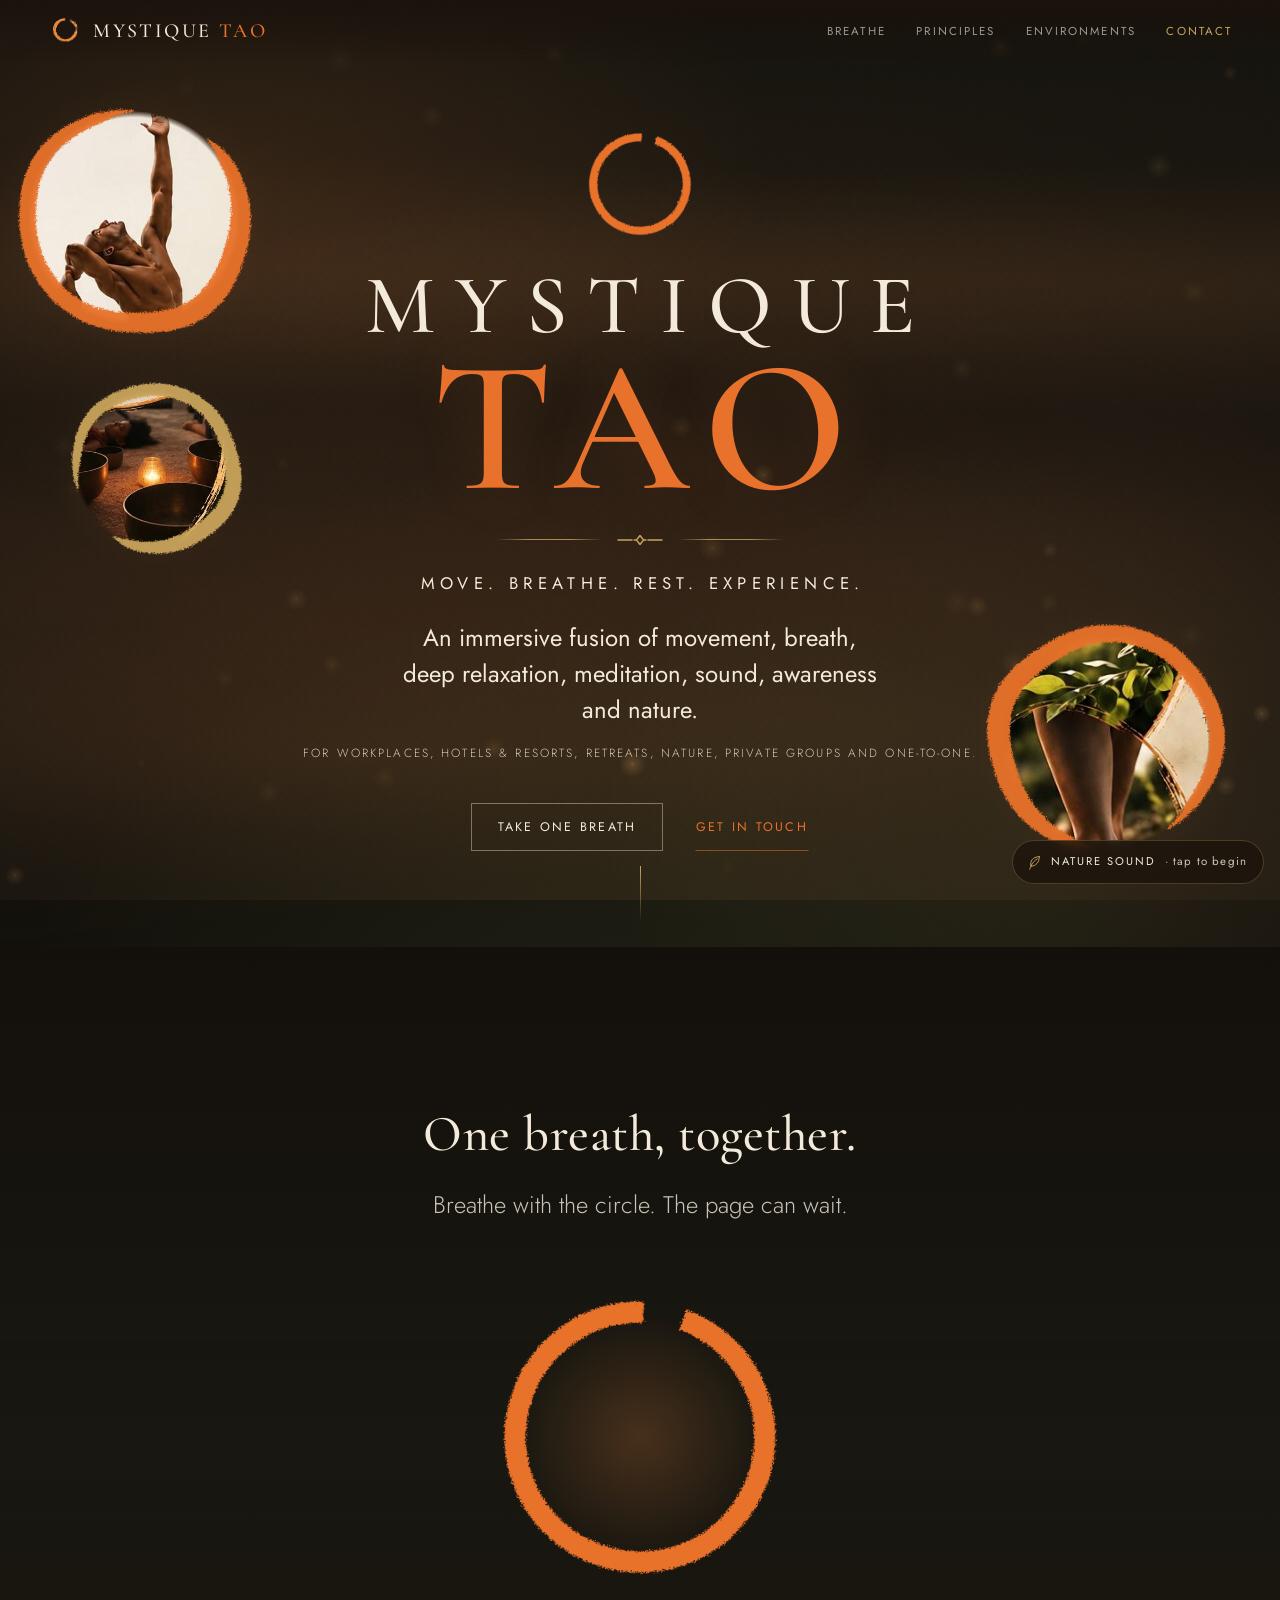
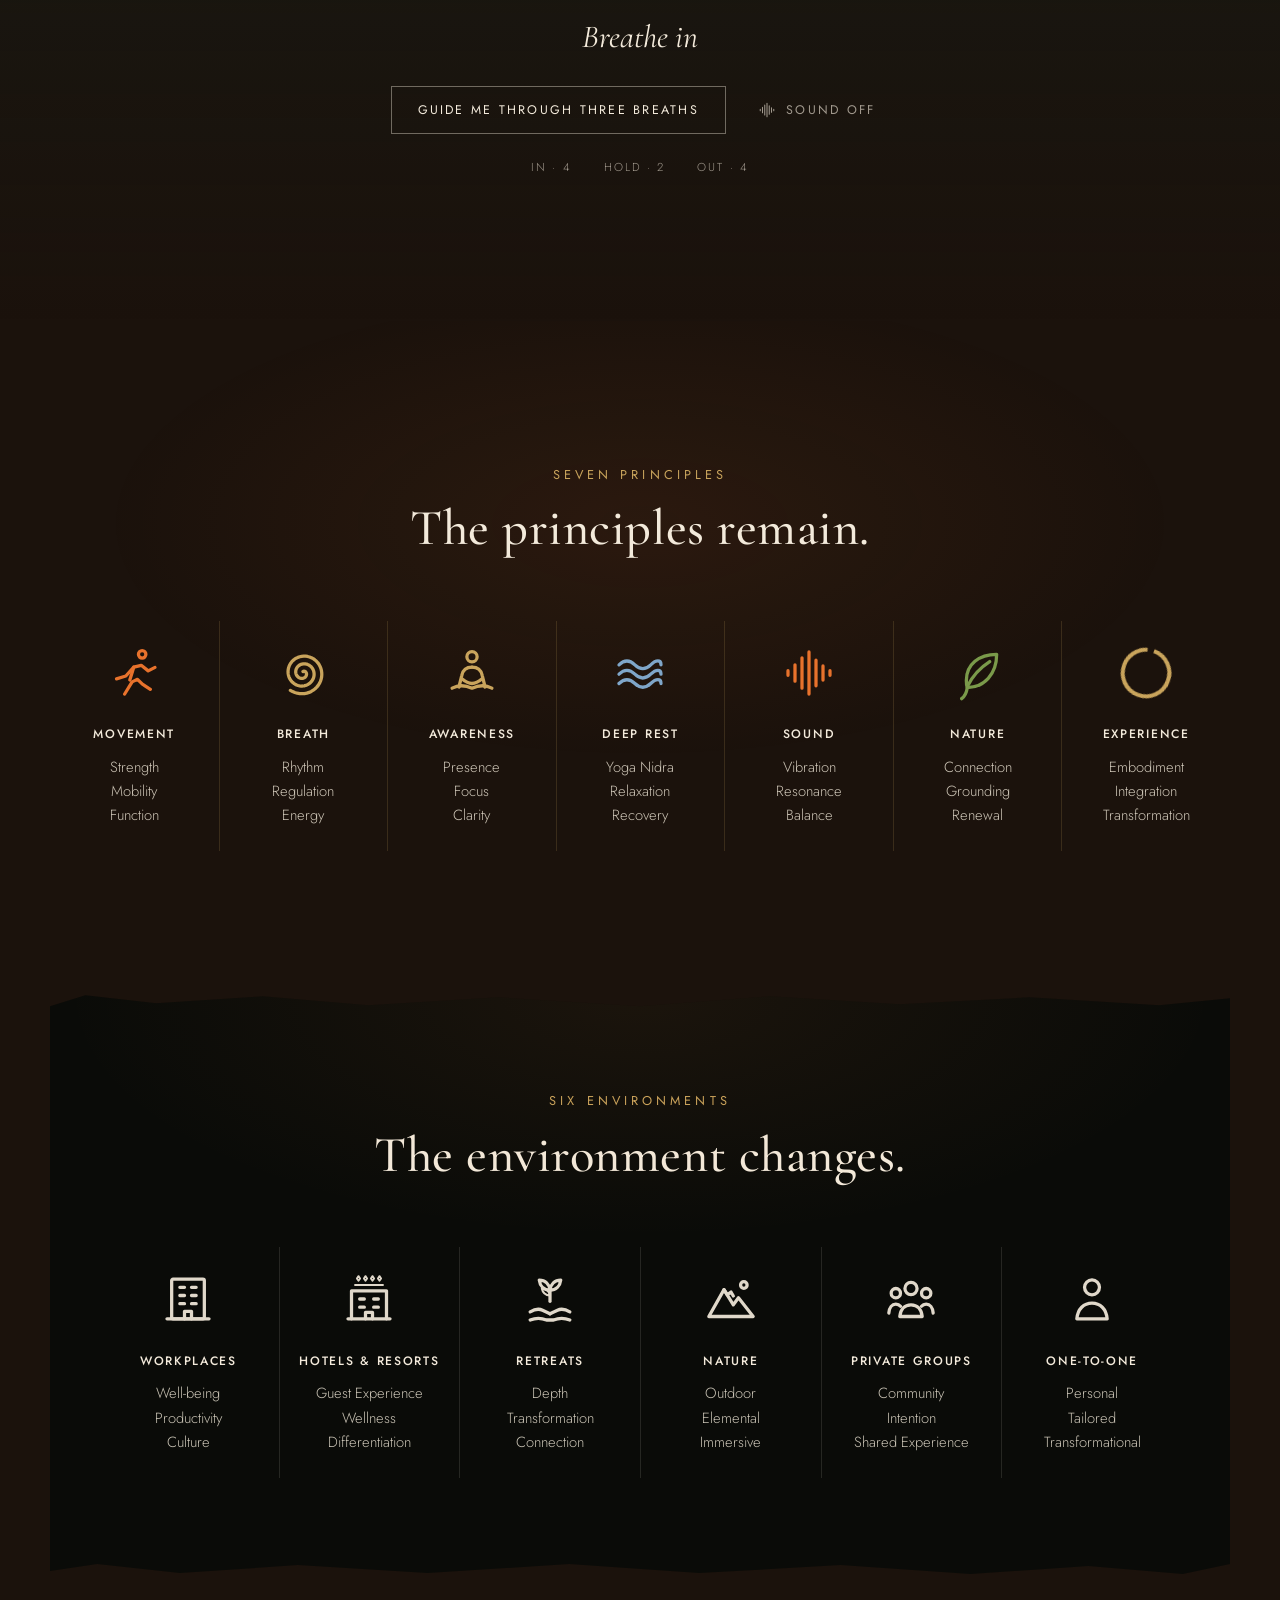
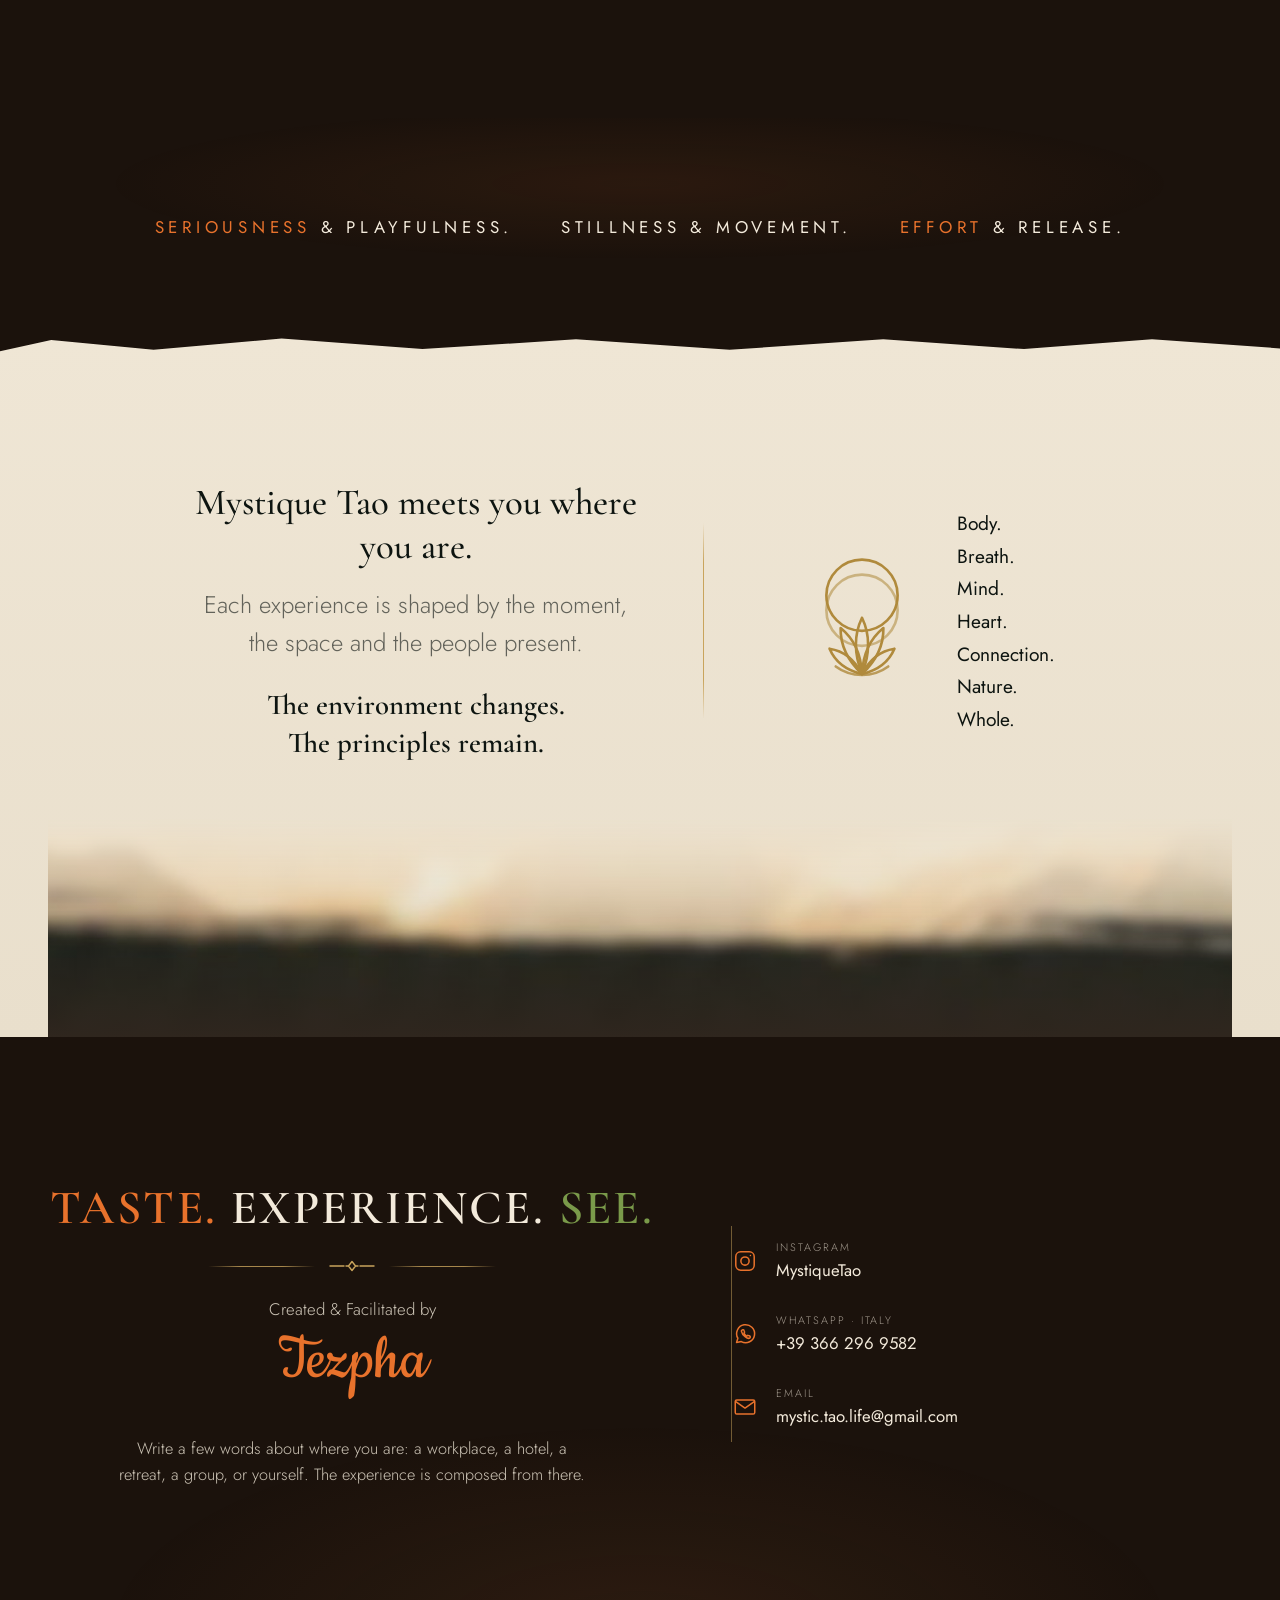
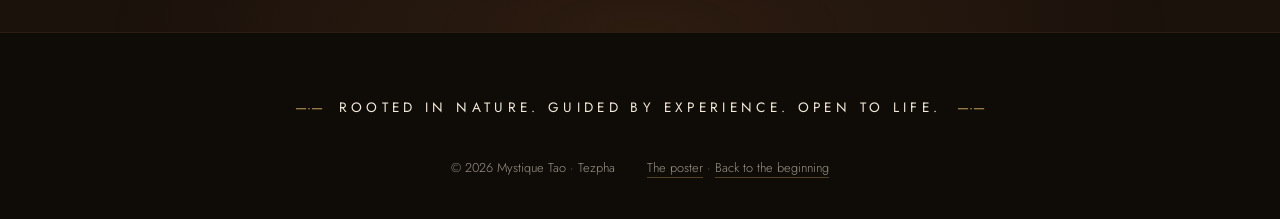
==== commit e4778387: "Merge ambience: time-of-day palette on scroll, mist and ember canvas, nature soundscape Combines the" ====
--- a/index.html
+++ b/index.html
@@ -44,6 +44,7 @@
   <script>document.documentElement.classList.replace('no-js','js');</script>
 </head>
 <body>
+<canvas class="ambient-canvas" aria-hidden="true"></canvas>
 <svg xmlns="http://www.w3.org/2000/svg" class="sprite" aria-hidden="true" focusable="false">
   <defs>
     <filter id="enso-brush" x="-10%" y="-10%" width="120%" height="120%"><feTurbulence type="fractalNoise" baseFrequency=".9" numOctaves="2" seed="3" result="n"/><feDisplacementMap in="SourceGraphic" in2="n" scale="5" xChannelSelector="R" yChannelSelector="G"/></filter>
@@ -440,6 +441,13 @@
   </div>
 </footer>
 
+<button type="button" class="ambient-toggle" data-ambient-toggle aria-pressed="false" hidden>
+  <svg class="ambient-toggle__icon" aria-hidden="true"><use href="#i-nature"/></svg>
+  <span class="ambient-toggle__label">Nature sound</span>
+  <span class="ambient-toggle__hint" data-ambient-hint aria-hidden="true"></span>
+</button>
+
 <script src="assets/js/site.js" defer onerror="document.documentElement.classList.replace('js','no-js')"></script>
+<script src="assets/js/ambient.js" defer></script>
 </body>
 </html>
--- a/assets/css/site.css
+++ b/assets/css/site.css
@@ -9,9 +9,13 @@
 html { scroll-behavior: smooth; -webkit-text-size-adjust: 100%; }
 @media (prefers-reduced-motion: reduce) { html { scroll-behavior: auto; } }
 
+/* Scroll-driven "time of day" (set by ambient.js). Triplets, used as rgb(var(--x) / alpha). */
+:root { --mt-bg-shift: 30 17 11; --mt-tint: 238 118 48; --mt-glow: 236 112 40; --mt-progress: 0; }
+
 body {
   margin: 0;
   background: var(--mt-ink);
+  background: rgb(var(--mt-bg-shift));
   color: var(--mt-cream);
   font-family: var(--mt-font-body);
   font-weight: 300;
@@ -97,10 +101,16 @@
   position: fixed; top: 0; left: 0; right: 0; z-index: 50;
   display: flex; align-items: center; justify-content: space-between; gap: 1rem;
   padding: .9rem var(--mt-gutter);
-  background: linear-gradient(180deg, rgba(13, 20, 16, .92), rgba(13, 20, 16, 0));
-  transition: background .4s var(--mt-ease), padding .4s var(--mt-ease);
-}
-.nav.is-scrolled { background: rgba(13, 20, 16, .82); backdrop-filter: blur(6px); -webkit-backdrop-filter: blur(6px); padding-top: .55rem; padding-bottom: .55rem; border-bottom: 1px solid rgba(201, 164, 92, .12); }
+  background: linear-gradient(180deg, rgb(var(--mt-bg-shift) / .92), rgb(var(--mt-bg-shift) / 0));
+  transition: background .4s var(--mt-ease), padding .4s var(--mt-ease), backdrop-filter .4s;
+}
+.nav.is-scrolled { background: rgb(var(--mt-bg-shift) / .84); backdrop-filter: blur(10px); -webkit-backdrop-filter: blur(10px); padding-top: .55rem; padding-bottom: .55rem; border-bottom: 1px solid rgba(201, 164, 92, .12); }
+/* hairline scroll progress in gold, at the very top of the nav */
+.js .nav::before {
+  content: ""; position: absolute; left: 0; right: 0; top: 0; height: 1px; pointer-events: none;
+  background: linear-gradient(90deg, rgba(201, 164, 92, .25), var(--mt-gold));
+  transform-origin: 0 50%; transform: scaleX(var(--mt-progress)); opacity: .75;
+}
 .nav__brand { display: inline-flex; align-items: center; gap: .7rem; padding: 5px 0; margin: -5px 0; }
 .nav__mark { width: 34px; height: 34px; }
 .nav__word { font-family: var(--mt-font-display); font-size: 1.25rem; letter-spacing: .12em; text-transform: uppercase; font-weight: 500; white-space: nowrap; }
@@ -125,10 +135,10 @@
 .hero__glow {
   position: absolute; inset: 0; z-index: -1; pointer-events: none;
   background:
-    radial-gradient(60% 50% at 18% 18%, rgba(232, 114, 44, .13), transparent 70%),
+    radial-gradient(60% 50% at 18% 18%, rgb(var(--mt-glow) / .13), transparent 70%),
     radial-gradient(55% 60% at 85% 85%, rgba(201, 164, 92, .10), transparent 70%),
     radial-gradient(70% 70% at 50% 110%, rgba(122, 154, 74, .10), transparent 70%),
-    linear-gradient(180deg, #0b110d 0%, var(--mt-ink) 55%, #0b110d 100%);
+    linear-gradient(180deg, rgba(11, 17, 13, .55) 0%, rgba(13, 20, 16, .15) 55%, rgba(11, 17, 13, .45) 100%);
 }
 .hero__inner { position: relative; text-align: center; max-width: 52rem; margin: 0 auto; z-index: 2; }
 .hero__enso { width: clamp(72px, 10vw, 112px); margin: 0 auto var(--mt-space-3); }
@@ -143,7 +153,7 @@
   font-family: var(--mt-font-display); font-weight: 600; text-transform: uppercase;
   font-size: var(--mt-size-tao); letter-spacing: .08em; margin-right: -.08em; line-height: .86;
   color: var(--mt-orange);
-  text-shadow: 0 0 60px rgba(232, 114, 44, .18);
+  text-shadow: 0 0 60px rgb(var(--mt-glow) / .2);
 }
 .tagline {
   margin-top: var(--mt-space-3);
@@ -182,19 +192,21 @@
 .vignette--leaves { --size: clamp(170px, 19vw, 260px); right: 4vw; bottom: 9%; }
 .vignette--leaves img { object-position: 50% 42%; }
 .vignette--leaves .vignette__ring { transform: rotate(160deg); }
-.vignette::after { content: ""; position: absolute; inset: -14%; border-radius: 50%; background: radial-gradient(circle, rgba(232, 114, 44, .12), transparent 62%); z-index: -1; }
+.vignette::after { content: ""; position: absolute; inset: -14%; border-radius: 50%; background: radial-gradient(circle, rgb(var(--mt-glow) / .12), transparent 62%); z-index: -1; }
 
 .hero__strip { display: none; }
 
 /* ---------- Breathe ---------- */
-.breathe { padding: var(--mt-space-7) var(--mt-gutter); background: linear-gradient(180deg, #0b110d, var(--mt-ink-2) 50%, var(--mt-ink)); }
+.breathe { padding: var(--mt-space-7) var(--mt-gutter); background: linear-gradient(180deg, rgba(8, 12, 10, .35), rgba(20, 32, 25, .4) 50%, rgba(13, 20, 16, 0)); }
 .breathe__inner { max-width: 44rem; margin: 0 auto; text-align: center; }
 .breathe__note { margin-top: var(--mt-space-3); color: var(--mt-muted); font-size: var(--mt-size-lead); line-height: 1.5; }
 
 .breath { margin-top: var(--mt-space-5); display: grid; justify-items: center; gap: var(--mt-space-3); }
 .breath__ring { position: relative; width: clamp(200px, 36vw, 300px); aspect-ratio: 1; display: grid; place-items: center; }
 .enso--breath { position: relative; z-index: 1; animation: breathe var(--mt-breath) var(--mt-ease) infinite; transform-origin: 50% 50%; will-change: transform; }
-.breath__halo { position: absolute; inset: 8%; border-radius: 50%; background: radial-gradient(circle, rgba(232, 114, 44, .22), rgba(232, 114, 44, 0) 70%); animation: halo var(--mt-breath) var(--mt-ease) infinite; }
+.breath__halo { position: absolute; inset: 8%; border-radius: 50%; background: radial-gradient(circle, rgb(var(--mt-glow) / .24), rgb(var(--mt-glow) / 0) 70%); animation: halo var(--mt-breath) var(--mt-ease) infinite; }
+.breath.is-guided .enso--breath, .breath.is-guided .breath__halo { animation-play-state: running; }
+.breath.is-paused .enso--breath, .breath.is-paused .breath__halo { animation-play-state: paused; }
 
 /* 10 s cycle: 0–40 % in (grow), 40–60 % hold, 60–100 % out (shrink) */
 @keyframes breathe {
@@ -242,11 +254,11 @@
 .settings__panel {
   position: relative; max-width: var(--mt-max); margin: 0 auto;
   padding: var(--mt-space-6) var(--mt-gutter);
-  background: #070b08;
+  background: rgba(7, 11, 8, .8); /* a little of the mist shows through */
   /* brush-torn edges, like the black panel on the poster */
   clip-path: polygon(0 11px, 3% 0, 9% 8px, 18% 1px, 27% 10px, 38% 2px, 50% 11px, 61% 1px, 72% 9px, 83% 2px, 94% 10px, 100% 3px, 100% calc(100% - 10px), 96% 100%, 88% calc(100% - 8px), 78% 100%, 67% calc(100% - 9px), 55% calc(100% - 1px), 44% calc(100% - 10px), 32% calc(100% - 1px), 21% calc(100% - 9px), 11% calc(100% - 1px), 4% calc(100% - 10px), 0 calc(100% - 3px));
 }
-.settings__panel::before { content: ""; position: absolute; inset: 0; background: radial-gradient(70% 60% at 50% 0%, rgba(201, 164, 92, .07), transparent 70%); pointer-events: none; }
+.settings__panel::before { content: ""; position: absolute; inset: 0; background: radial-gradient(70% 60% at 50% 0%, rgb(var(--mt-glow) / .08), transparent 70%); pointer-events: none; }
 .contexts {
   display: grid; grid-template-columns: repeat(6, 1fr); gap: 0;
   position: relative;
@@ -292,10 +304,10 @@
   opacity: .9;
   -webkit-mask-image: linear-gradient(180deg, transparent, #000 55%, #000); mask-image: linear-gradient(180deg, transparent, #000 55%, #000);
 }
-.meets__horizon::after { content: ""; position: absolute; inset: 0; background: linear-gradient(180deg, rgba(239, 230, 213, 0) 0%, rgba(13, 20, 16, .15) 60%, var(--mt-ink) 100%); }
+.meets__horizon::after { content: ""; position: absolute; inset: 0; background: linear-gradient(180deg, rgba(239, 230, 213, 0) 0%, rgba(13, 20, 16, .15) 60%, rgb(var(--mt-bg-shift)) 100%); }
 
 /* ---------- Contact ---------- */
-.contact { padding: var(--mt-space-7) var(--mt-gutter); background: radial-gradient(60% 50% at 50% 100%, rgba(232, 114, 44, .08), transparent 70%); }
+.contact { padding: var(--mt-space-7) var(--mt-gutter); background: radial-gradient(60% 50% at 50% 100%, rgb(var(--mt-glow) / .09), transparent 70%); }
 .contact__inner { max-width: var(--mt-max); margin: 0 auto; display: grid; grid-template-columns: 1.1fr 1fr; gap: clamp(2rem, 6vw, 6rem); align-items: center; }
 .contact__invite { text-align: center; }
 .tes { font-family: var(--mt-font-display); font-weight: 600; text-transform: uppercase; font-size: clamp(1.7rem, 1rem + 2.6vw, 3rem); letter-spacing: .05em; line-height: 1.15; white-space: nowrap; }
@@ -316,7 +328,7 @@
 .channel:hover .channel__value, .channel:focus-visible .channel__value { text-decoration-color: var(--mt-gold); }
 
 /* ---------- Footer ---------- */
-.footer { padding: var(--mt-space-5) var(--mt-gutter) var(--mt-space-4); border-top: 1px solid rgba(201, 164, 92, .14); background: #0a0f0c; text-align: center; }
+.footer { padding: var(--mt-space-5) var(--mt-gutter) var(--mt-space-4); border-top: 1px solid rgba(201, 164, 92, .14); background: rgba(6, 9, 7, .55); text-align: center; }
 .creed { font-size: clamp(.68rem, .62rem + .35vw, .85rem); letter-spacing: var(--mt-track-wide); text-transform: uppercase; font-weight: 400; color: var(--mt-cream); display: flex; flex-wrap: wrap; gap: .4rem 1rem; justify-content: center; align-items: center; }
 .creed__orn { color: var(--mt-gold); letter-spacing: 0; }
 .footer__row { margin-top: var(--mt-space-4); display: flex; flex-wrap: wrap; gap: .6rem 2rem; justify-content: center; }
@@ -324,6 +336,27 @@
 .footer__small a { border-bottom: 1px solid rgba(201, 164, 92, .35); transition: color .3s, border-color .3s; }
 .footer__small a:hover { color: var(--mt-cream); border-bottom-color: var(--mt-gold); }
 
+/* ---------- Ambience: canvas + nature-sound toggle ---------- */
+.ambient-canvas { position: fixed; inset: 0; width: 100%; height: 100%; z-index: 0; pointer-events: none; display: block; }
+.ambient-toggle {
+  position: fixed; right: max(16px, env(safe-area-inset-right)); bottom: max(16px, env(safe-area-inset-bottom)); z-index: 45;
+  display: inline-flex; align-items: center; gap: .55rem; min-height: 2.75rem; padding: .55rem 1rem .55rem .8rem;
+  font-family: var(--mt-font-body); font-weight: 400; font-size: .7rem; letter-spacing: var(--mt-track-caps); text-transform: uppercase; line-height: 1;
+  color: var(--mt-cream); background: rgb(var(--mt-bg-shift) / .78);
+  border: 1px solid rgba(201, 164, 92, .28); border-radius: 999px; cursor: pointer;
+  -webkit-backdrop-filter: blur(8px); backdrop-filter: blur(8px);
+  transition: border-color .4s var(--mt-ease), color .4s var(--mt-ease);
+}
+.ambient-toggle[hidden] { display: none; }
+.ambient-toggle:hover, .ambient-toggle:focus-visible { border-color: rgba(232, 114, 44, .7); }
+.ambient-toggle__icon { width: 16px; height: 16px; color: var(--mt-muted); transition: color .4s var(--mt-ease); }
+.ambient-toggle[aria-pressed="true"] .ambient-toggle__icon { color: var(--mt-gold); }
+.ambient-toggle__hint { color: var(--mt-muted); letter-spacing: .1em; text-transform: none; font-size: .72rem; }
+.ambient-toggle__hint:empty { display: none; }
+.ambient-toggle__hint::before { content: "· "; }
+.ambient-toggle.is-playing .ambient-toggle__icon { animation: leaf-breathe calc(var(--mt-breath) * 1.2) var(--mt-ease) infinite; }
+@keyframes leaf-breathe { 0%, 100% { opacity: .7; } 50% { opacity: 1; } }
+
 /* ---------- Motion: reveals ---------- */
 .js .reveal { opacity: 0; transform: translateY(18px); transition: opacity var(--mt-reveal) var(--mt-ease), transform var(--mt-reveal) var(--mt-ease); }
 .js .reveal.is-in { opacity: 1; transform: none; }
@@ -337,6 +370,7 @@
   .enso--breath { transform: scale(.97); }
   .breath__halo { opacity: .5; }
   .btn, .channel, .pillar__icon, .context__icon { transition: none; }
+  .ambient-toggle.is-playing .ambient-toggle__icon { animation: none; }
 }
 
 /* ---------- Responsive ---------- */
@@ -373,6 +407,8 @@
   .contexts { grid-template-columns: repeat(2, 1fr); }
   .breath__rhythm { gap: 1.2rem; }
   .duality { letter-spacing: .22em; }
+  .ambient-toggle { padding: .5rem .85rem .5rem .7rem; font-size: .64rem; }
+  .footer { padding-bottom: calc(var(--mt-space-4) + 3.5rem); } /* keep the footer clear of the sound toggle */
 }
 /* Short laptop viewports (1280x635 … 1536x722): keep both hero CTAs on the first screen */
 @media (min-width: 641px) and (max-height: 860px) {
@@ -393,3 +429,6 @@
 @media (min-width: 1101px) and (max-width: 1180px) { .context__name { letter-spacing: .1em; } }
 @media (max-width: 389px) { .tagline { letter-spacing: .22em; margin-right: -.22em; } }
 @media (max-width: 374px) { [data-breath-start] { font-size: .72rem; letter-spacing: .14em; padding-inline: 1.2rem; } .context__name { letter-spacing: .1em; } }
+
+/* The list reset (ul[role="list"] { margin: 0 }) outranks .pillars; re-centre the row. */
+ul.pillars { margin-inline: auto; }
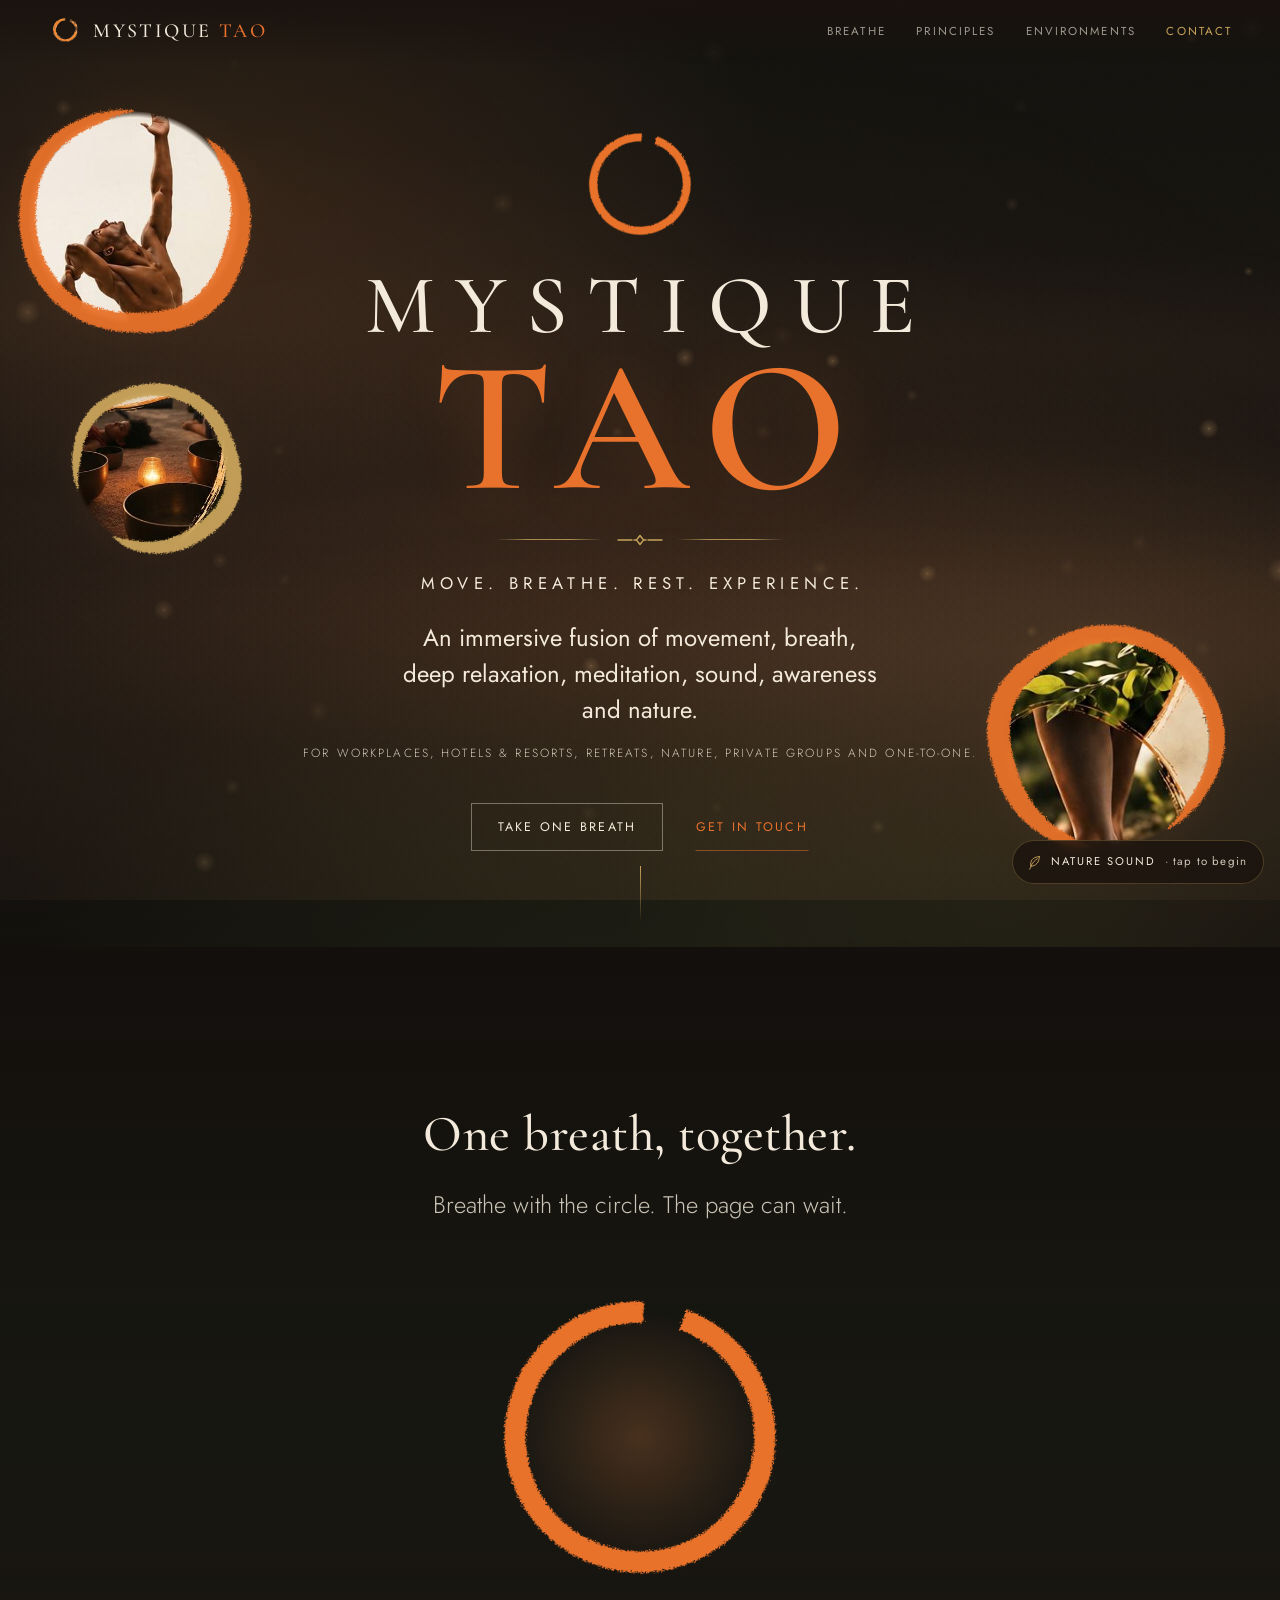
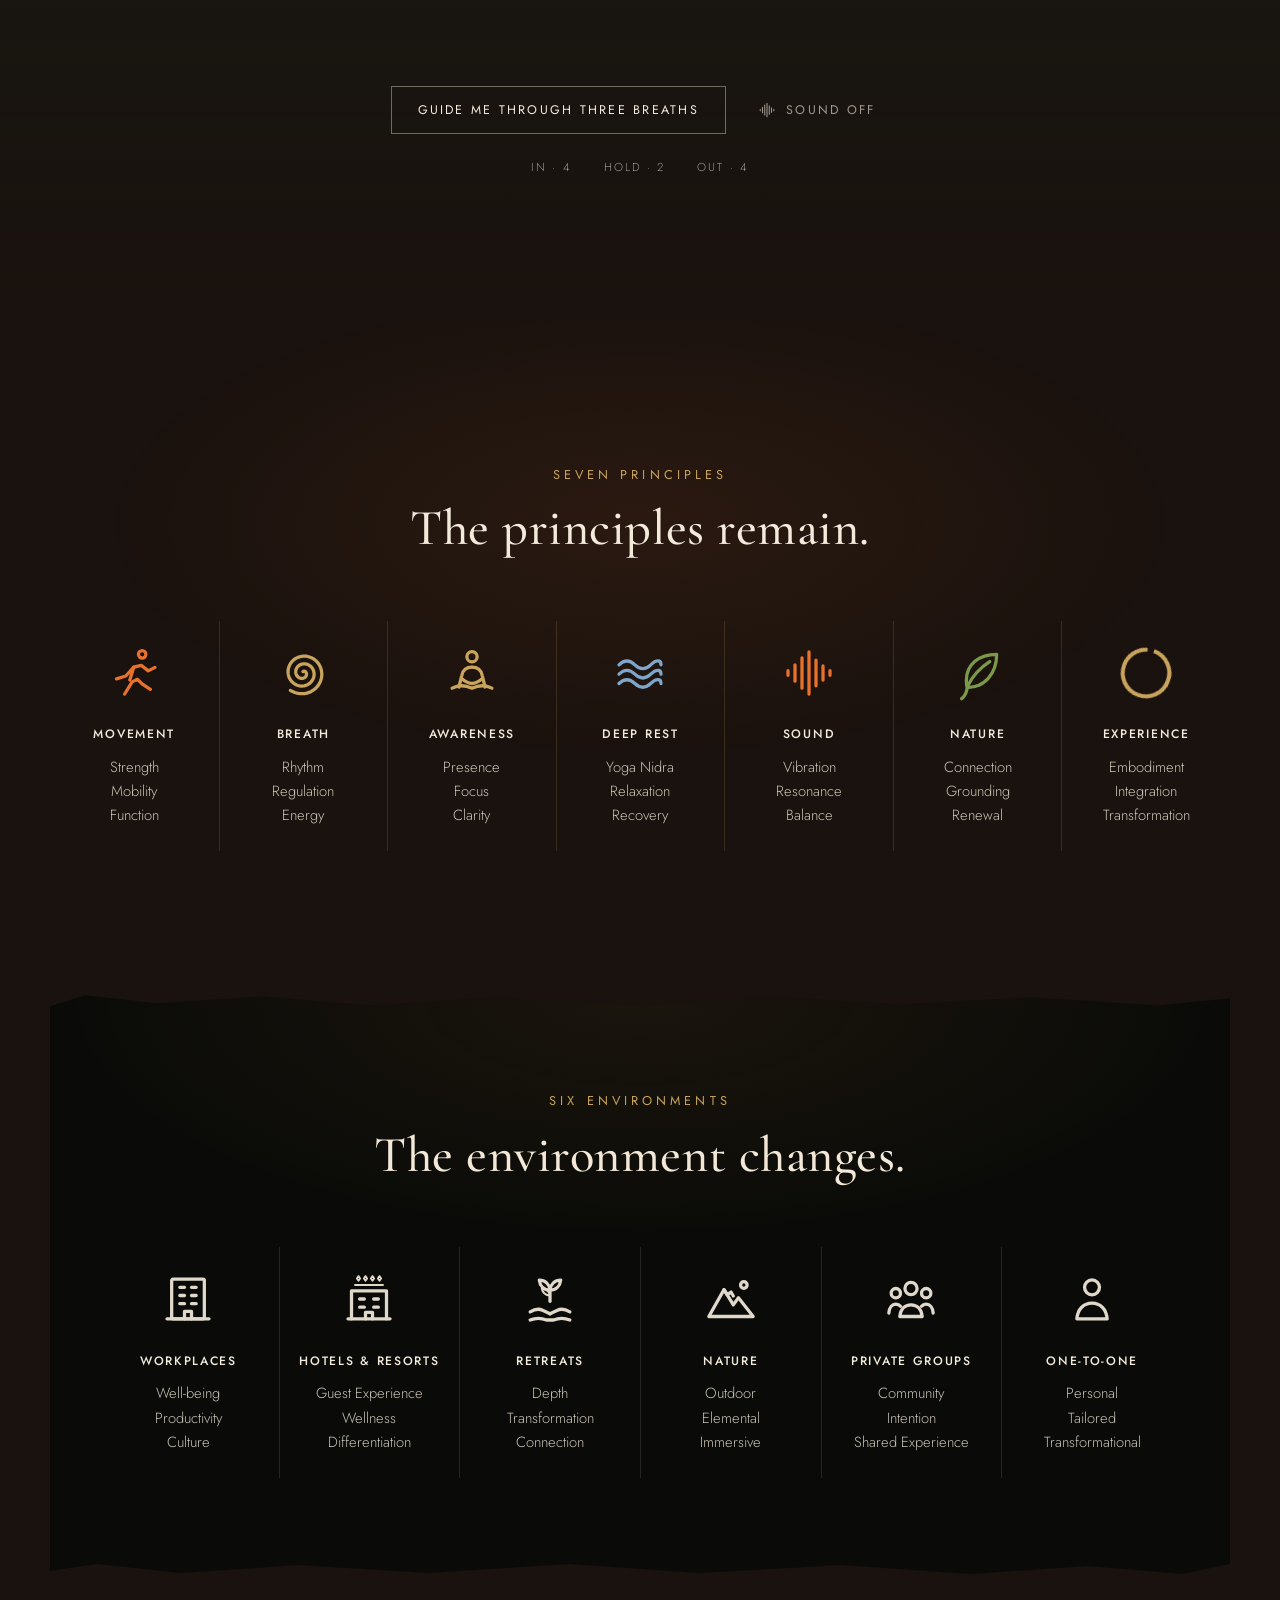
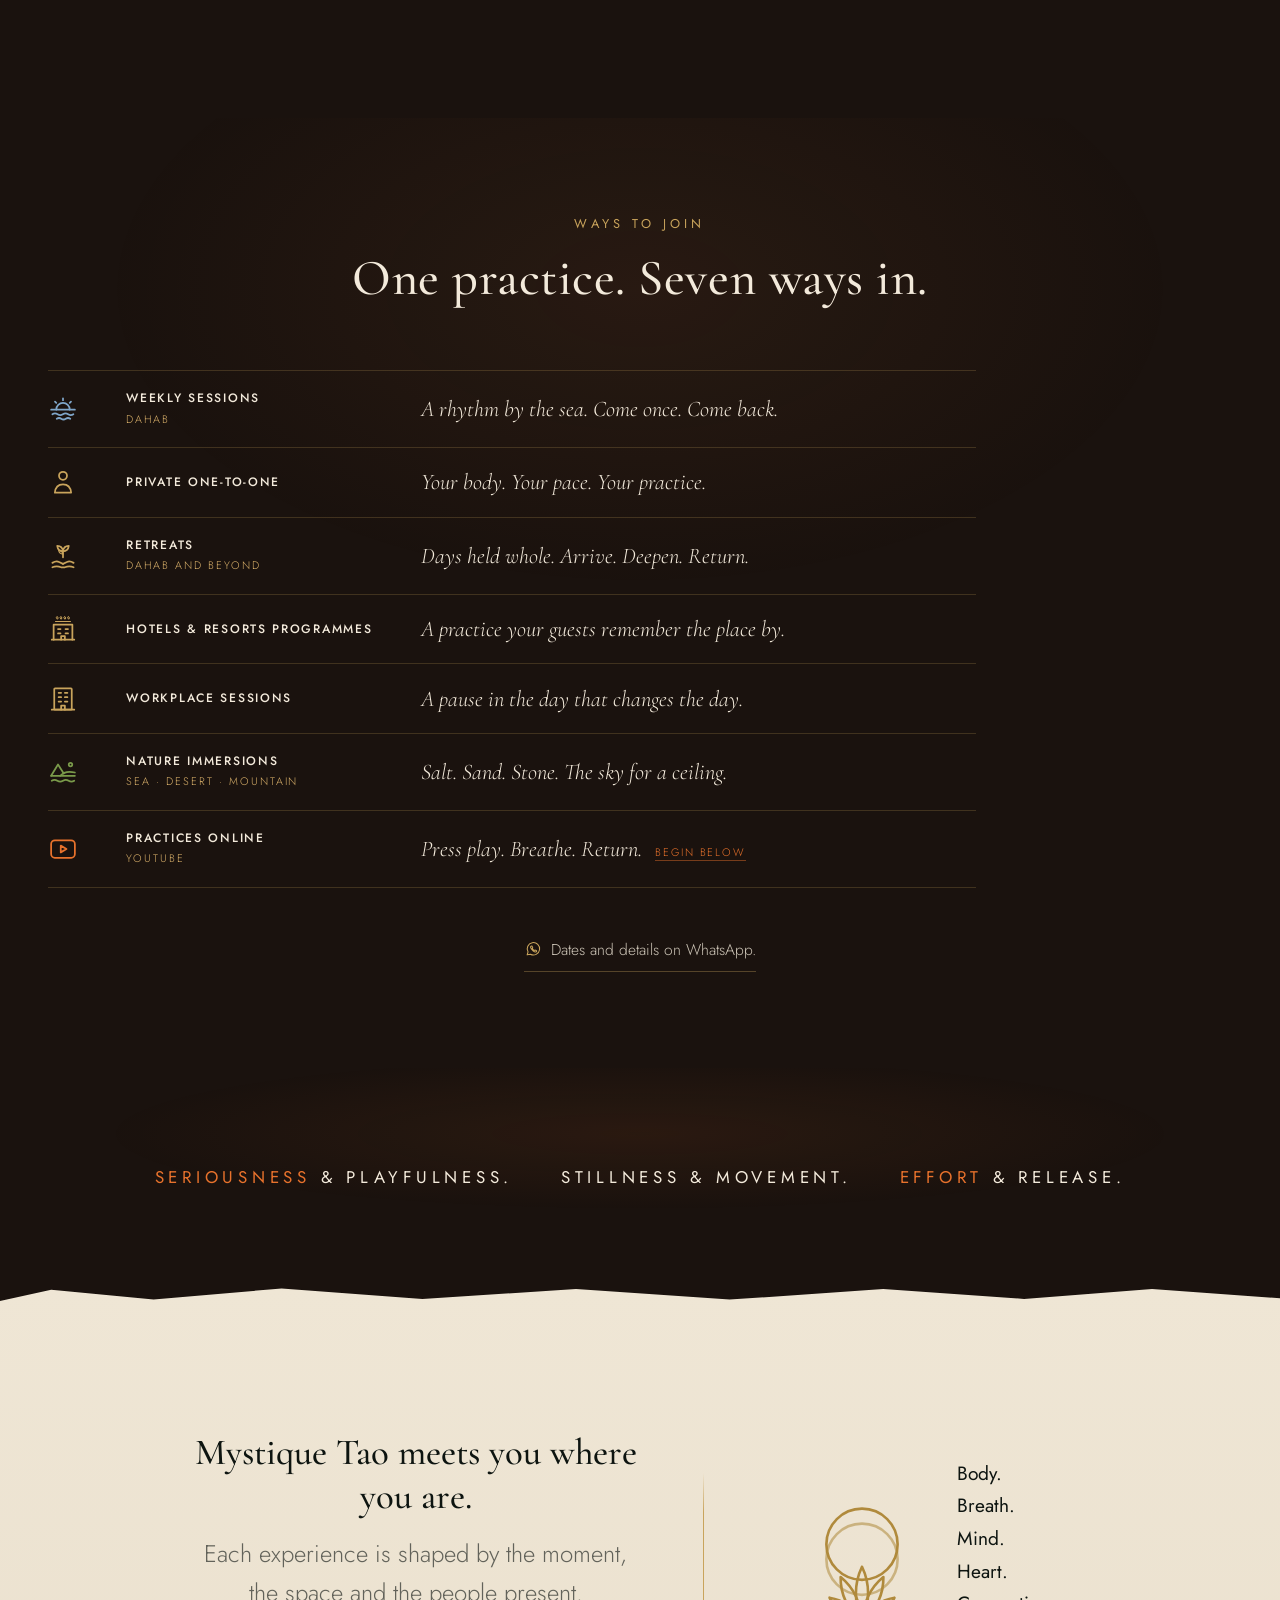
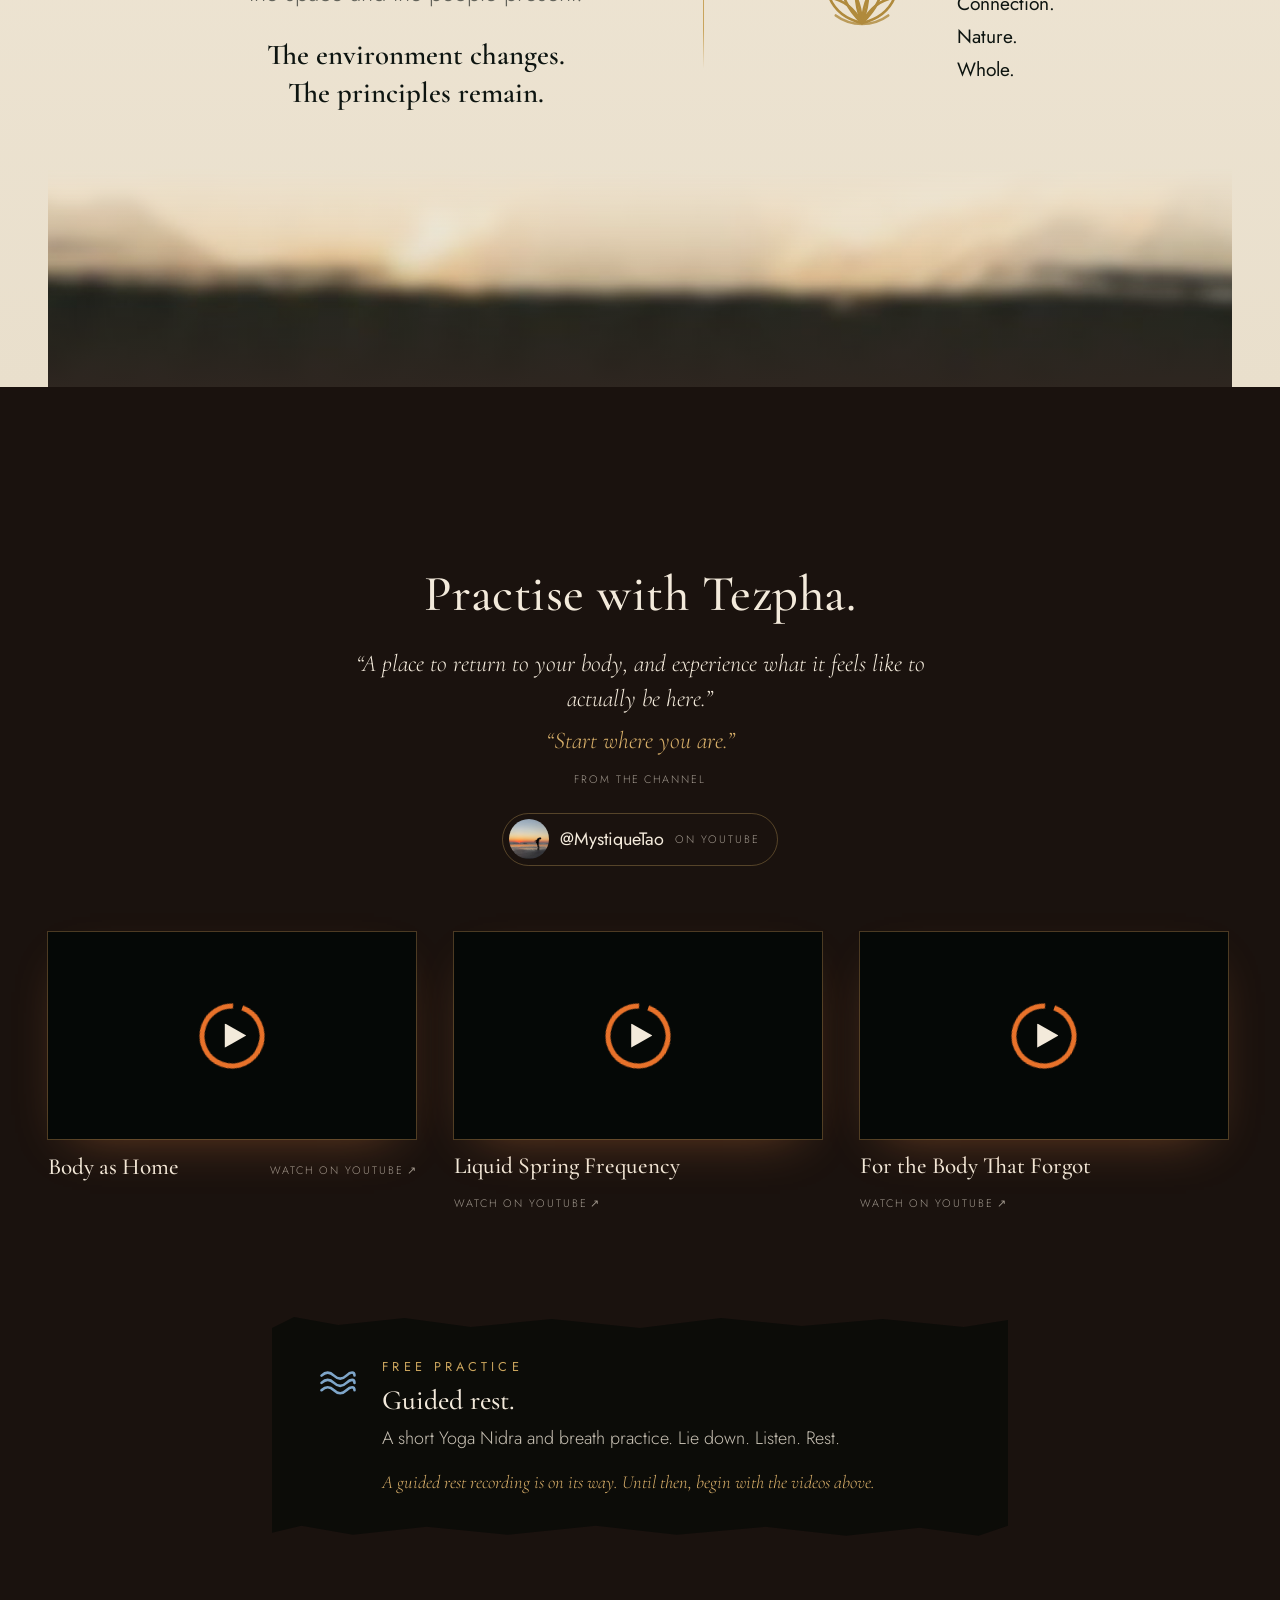
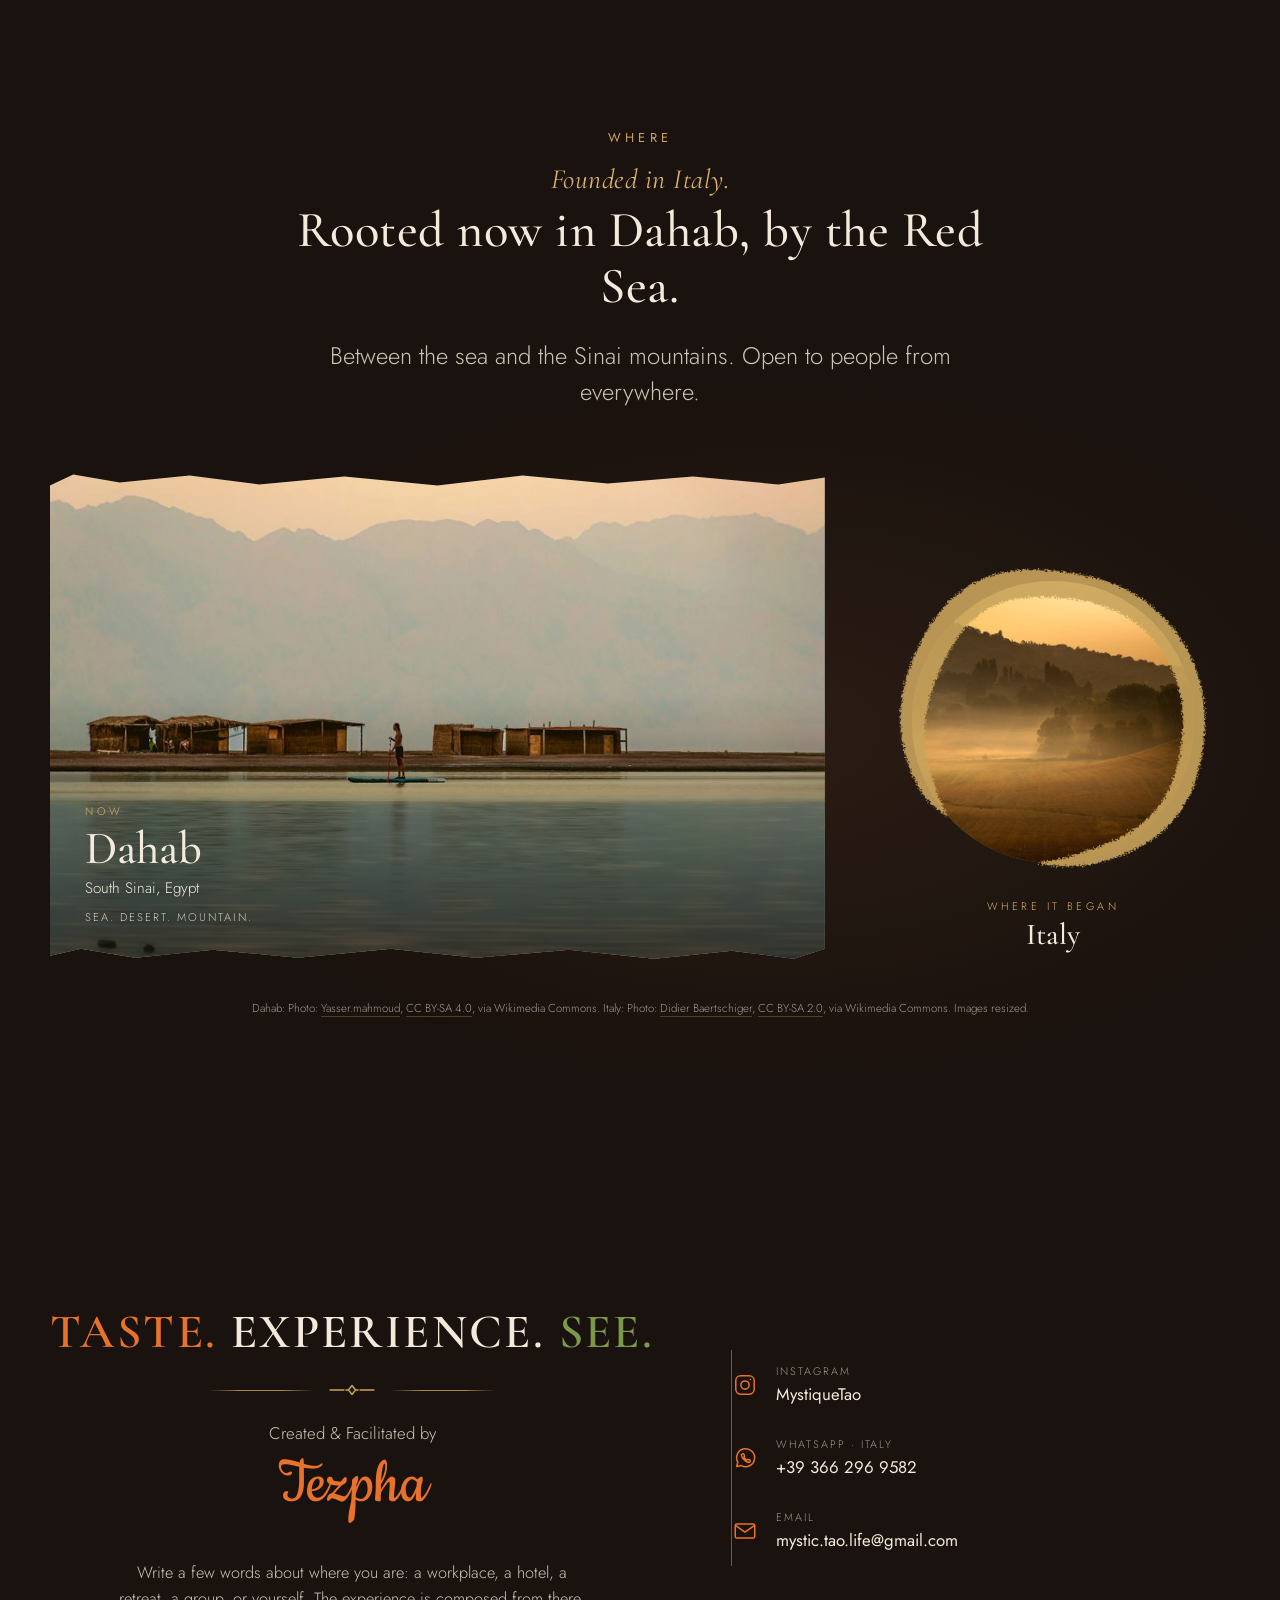
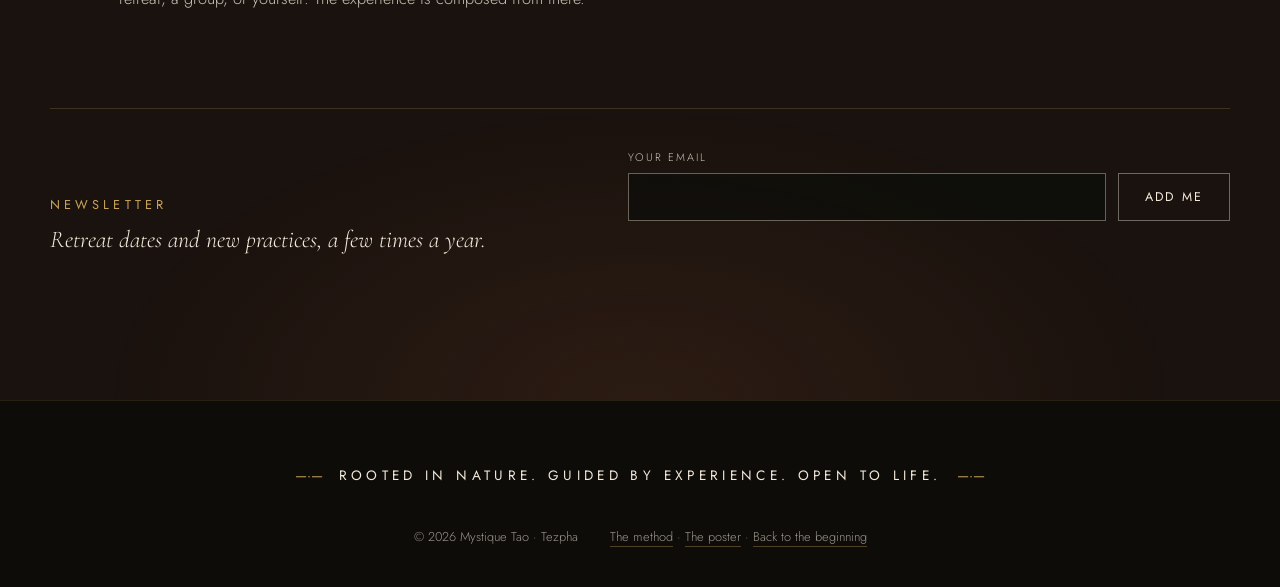
==== commit 8595bb0c: "Add ways to join, Tezpha's videos, free practice, Dahab and Italy, newsletter New sections: seven wa" ====
--- a/index.html
+++ b/index.html
@@ -4,7 +4,7 @@
   <meta charset="utf-8">
   <meta name="viewport" content="width=device-width, initial-scale=1">
   <title>Mystique Tao — Move. Breathe. Rest. Experience.</title>
-  <meta name="description" content="Mystique Tao is an immersive fusion of movement, breath, deep relaxation, meditation, sound, awareness and nature. Created and facilitated by Tezpha for workplaces, hotels and resorts, retreats, nature, private groups and one-to-one.">
+  <meta name="description" content="Mystique Tao is an immersive fusion of movement, breath, deep relaxation, meditation, sound, awareness and nature. Created and facilitated by Tezpha for workplaces, hotels and resorts, retreats, nature, private groups and one-to-one. Founded in Italy, now in Dahab by the Red Sea.">
   <meta name="theme-color" content="#0d1410">
   <link rel="canonical" href="https://the-yellow-thing.github.io/tezfa/">
   <!-- Social cards: the teaser poster itself. Change the absolute URLs if the site moves to a custom domain. -->
@@ -34,7 +34,8 @@
     "founder": { "@type": "Person", "name": "Tezpha" },
     "email": "mystic.tao.life@gmail.com",
     "telephone": "+39 366 296 9582",
-    "areaServed": "IT",
+    "foundingLocation": { "@type": "Place", "name": "Italy" },
+    "location": { "@type": "Place", "name": "Dahab, South Sinai, Egypt" },
     "sameAs": ["https://www.instagram.com/mystiquetao/"],
     "url": "https://the-yellow-thing.github.io/tezfa/",
     "logo": "https://the-yellow-thing.github.io/tezfa/assets/img/enso-mark.png",
@@ -154,6 +155,32 @@
     </g>
   </symbol>
 
+  <!-- ===== Ways to join ===== -->
+  <symbol id="i-sea" viewBox="0 0 24 24">
+    <g class="i">
+      <path d="M6.6 12.5a5.4 5.4 0 0 1 10.8 0"/>
+      <path d="M12 3.4v1.5M5.6 6.1l1 1M18.4 6.1l-1 1"/>
+      <path d="M2.5 12.5h19"/>
+      <path d="M3.5 16.2c1.4-.9 2.8-.9 4.2 0s2.8.9 4.2 0 2.8-.9 4.2 0 2.8.9 4.2 0"/>
+      <path d="M7 19.8c1.2-.8 2.4-.8 3.6 0s2.4.8 3.6 0 2.4-.8 3.6 0"/>
+    </g>
+  </symbol>
+  <symbol id="i-elements" viewBox="0 0 24 24">
+    <g class="i">
+      <path d="M2.5 15L8 6l4.6 7.2"/>
+      <path d="M9.8 15c2.6-2.9 6.4-3.9 11.7-2.6"/>
+      <path d="M2.5 15h19"/>
+      <path d="M3 19c1.5-1 3-1 4.5 0s3 1 4.5 0 3-1 4.5 0 3 1 4.5 0"/>
+      <circle cx="18" cy="6" r="1.4"/>
+    </g>
+  </symbol>
+  <symbol id="i-play" viewBox="0 0 24 24">
+    <g class="i">
+      <rect x="2.5" y="5" width="19" height="14" rx="3"/>
+      <path d="M10.2 9.3v5.4l4.6-2.7z"/>
+    </g>
+  </symbol>
+
   <!-- ===== Emblems ===== -->
   <symbol id="i-lotus" viewBox="0 0 64 72">
     <g class="i" stroke-width="1.1">
@@ -369,6 +396,52 @@
     </div>
   </section>
 
+  <!-- ========================= WAYS TO JOIN (formats only: no dates, no prices) ========================= -->
+  <section class="ways" id="ways" aria-labelledby="ways-title">
+    <div class="section__head">
+      <p class="eyebrow reveal">Ways to join</p>
+      <h2 class="h2 reveal" id="ways-title">One practice. Seven ways in.</h2>
+    </div>
+    <ul class="ways__list" role="list">
+      <li class="way way--sea reveal">
+        <svg class="way__icon" aria-hidden="true"><use href="#i-sea"/></svg>
+        <div class="way__head"><h3 class="way__name">Weekly sessions</h3><p class="way__where">Dahab</p></div>
+        <p class="way__line">A rhythm by the sea. Come once. Come back.</p>
+      </li>
+      <li class="way reveal">
+        <svg class="way__icon" aria-hidden="true"><use href="#i-one"/></svg>
+        <div class="way__head"><h3 class="way__name">Private one-to-one</h3></div>
+        <p class="way__line">Your body. Your pace. Your practice.</p>
+      </li>
+      <li class="way reveal">
+        <svg class="way__icon" aria-hidden="true"><use href="#i-retreats"/></svg>
+        <div class="way__head"><h3 class="way__name">Retreats</h3><p class="way__where">Dahab and beyond</p></div>
+        <p class="way__line">Days held whole. Arrive. Deepen. Return.</p>
+      </li>
+      <li class="way reveal">
+        <svg class="way__icon" aria-hidden="true"><use href="#i-hotels"/></svg>
+        <div class="way__head"><h3 class="way__name">Hotels &amp; resorts programmes</h3></div>
+        <p class="way__line">A practice your guests remember the place by.</p>
+      </li>
+      <li class="way reveal">
+        <svg class="way__icon" aria-hidden="true"><use href="#i-workplaces"/></svg>
+        <div class="way__head"><h3 class="way__name">Workplace sessions</h3></div>
+        <p class="way__line">A pause in the day that changes the day.</p>
+      </li>
+      <li class="way way--nature reveal">
+        <svg class="way__icon" aria-hidden="true"><use href="#i-elements"/></svg>
+        <div class="way__head"><h3 class="way__name">Nature immersions</h3><p class="way__where">Sea · Desert · Mountain</p></div>
+        <p class="way__line">Salt. Sand. Stone. The sky for a ceiling.</p>
+      </li>
+      <li class="way way--online reveal">
+        <svg class="way__icon" aria-hidden="true"><use href="#i-play"/></svg>
+        <div class="way__head"><h3 class="way__name">Practices online</h3><p class="way__where">YouTube</p></div>
+        <p class="way__line">Press play. Breathe. Return. <a class="way__more" href="#practise">Begin below</a></p>
+      </li>
+    </ul>
+    <p class="ways__note reveal"><a href="https://wa.me/393662969582?text=Hello%20Tezpha%2C%20I%27d%20like%20to%20know%20more%20about%20Mystique%20Tao%20for%20" rel="noopener" target="_blank"><svg class="ways__note-icon" aria-hidden="true"><use href="#i-whatsapp"/></svg>Dates and details on WhatsApp.<span class="sr-only"> (opens in a new tab)</span></a></p>
+  </section>
+
   <!-- ========================= DUALITIES ========================= -->
   <section class="dualities" aria-label="Dualities">
     <p class="duality reveal"><span class="duality__accent">Seriousness</span> &amp;&nbsp;Playfulness.</p>
@@ -393,6 +466,124 @@
       </div>
     </div>
     <div class="meets__horizon" aria-hidden="true"></div>
+  </section>
+
+  <!-- ========================= PRACTISE WITH TEZPHA (videos load only on click) ========================= -->
+  <section class="practise" id="practise" aria-labelledby="practise-title">
+    <div class="section__head">
+      <p class="eyebrow reveal">On YouTube</p>
+      <h2 class="h2 reveal" id="practise-title">Practise with Tezpha.</h2>
+      <figure class="practise__quote reveal">
+        <blockquote cite="https://www.youtube.com/@MystiqueTao">
+          <p>“A place to return to your body, and experience what it feels like to actually be here.”</p>
+          <p>“Start where you are.”</p>
+        </blockquote>
+        <figcaption>From the channel</figcaption>
+      </figure>
+      <a class="practise__channel reveal" href="https://www.youtube.com/@MystiqueTao" target="_blank" rel="noopener">
+        <img class="practise__avatar" src="assets/img/youtube/channel-avatar.jpg" width="400" height="400" alt="" loading="lazy" decoding="async">
+        <span class="practise__handle">@MystiqueTao</span>
+        <span class="practise__on">on YouTube<span class="sr-only"> (opens in a new tab)</span></span>
+      </a>
+    </div>
+    <ul class="videos" role="list">
+      <li class="video reveal">
+        <div class="video__frame" data-video="3qSMU2kQ0Wg" data-title="Body as Home">
+          <a class="video__facade" href="https://www.youtube.com/watch?v=3qSMU2kQ0Wg">
+            <img src="assets/img/youtube/body-as-home.jpg" width="960" height="540" alt="" loading="lazy" decoding="async">
+            <span class="video__play" aria-hidden="true"><svg viewBox="0 0 240 240"><use href="#enso-mark"/></svg></span>
+            <span class="sr-only">Play Body as Home here</span>
+          </a>
+        </div>
+        <div class="video__meta">
+          <h3 class="video__title">Body as Home</h3>
+          <a class="video__yt" href="https://www.youtube.com/watch?v=3qSMU2kQ0Wg" target="_blank" rel="noopener">Watch on YouTube<span class="sr-only">: Body as Home (opens in a new tab)</span></a>
+        </div>
+      </li>
+      <li class="video reveal">
+        <div class="video__frame" data-video="BwVKvXPf6m0" data-title="Liquid Spring Frequency">
+          <a class="video__facade" href="https://www.youtube.com/watch?v=BwVKvXPf6m0">
+            <img src="assets/img/youtube/liquid-spring.jpg" width="960" height="540" alt="" loading="lazy" decoding="async">
+            <span class="video__play" aria-hidden="true"><svg viewBox="0 0 240 240"><use href="#enso-mark"/></svg></span>
+            <span class="sr-only">Play Liquid Spring Frequency here</span>
+          </a>
+        </div>
+        <div class="video__meta">
+          <h3 class="video__title">Liquid Spring Frequency</h3>
+          <a class="video__yt" href="https://www.youtube.com/watch?v=BwVKvXPf6m0" target="_blank" rel="noopener">Watch on YouTube<span class="sr-only">: Liquid Spring Frequency (opens in a new tab)</span></a>
+        </div>
+      </li>
+      <li class="video reveal">
+        <div class="video__frame" data-video="uduOHQb4XP4" data-title="For the Body That Forgot">
+          <a class="video__facade" href="https://www.youtube.com/watch?v=uduOHQb4XP4">
+            <img src="assets/img/youtube/body-that-forgot.jpg" width="960" height="540" alt="" loading="lazy" decoding="async">
+            <span class="video__play" aria-hidden="true"><svg viewBox="0 0 240 240"><use href="#enso-mark"/></svg></span>
+            <span class="sr-only">Play For the Body That Forgot here</span>
+          </a>
+        </div>
+        <div class="video__meta">
+          <h3 class="video__title">For the Body That Forgot</h3>
+          <a class="video__yt" href="https://www.youtube.com/watch?v=uduOHQb4XP4" target="_blank" rel="noopener">Watch on YouTube<span class="sr-only">: For the Body That Forgot (opens in a new tab)</span></a>
+        </div>
+      </li>
+    </ul>
+
+    <!-- Free practice: the recording is not made yet. If the file is missing, site.js hides the player and shows the pending line. -->
+    <div class="free reveal" id="free-practice" role="group" aria-labelledby="free-title">
+      <svg class="free__icon" aria-hidden="true"><use href="#i-deeprest"/></svg>
+      <div class="free__body">
+        <p class="eyebrow">Free practice</p>
+        <h3 class="free__title" id="free-title">Guided rest.</h3>
+        <p class="free__line">A short Yoga Nidra and breath practice. Lie down. Listen. Rest.</p>
+        <audio class="free__player" controls preload="none" src="assets/audio/free-practice.mp3" data-free-audio>The recording cannot play in this browser.</audio>
+        <p class="free__pending" data-free-pending hidden>A guided rest recording is on its way. Until then, begin with the videos above.</p>
+      </div>
+    </div>
+  </section>
+
+  <!-- ========================= WHERE: founded in Italy, rooted now in Dahab ========================= -->
+  <section class="where" id="where" aria-labelledby="where-title">
+    <div class="where__inner">
+      <div class="where__head">
+        <p class="eyebrow reveal">Where</p>
+        <h2 class="h2 where__title reveal" id="where-title"><span class="where__then">Founded in Italy.</span> <span class="where__now">Rooted now in Dahab, by the Red Sea.</span></h2>
+        <p class="where__lead reveal">Between the sea and the Sinai mountains. Open to people from everywhere.</p>
+      </div>
+      <div class="where__places">
+        <figure class="place place--dahab reveal">
+          <div class="place__media" data-place="dahab">
+            <picture>
+              <img src="assets/img/places/dahab-lagoon-mountains.jpg" srcset="assets/img/places/dahab-lagoon-mountains-sm.jpg 900w, assets/img/places/dahab-lagoon-mountains.jpg 1920w" sizes="(max-width: 760px) calc(100vw - 32px), (max-width: 1240px) 64vw, 780px" width="1920" height="1280" alt="The Blue Lagoon near Dahab at golden hour: still water, palm-frond huts on the shore, a lone paddle-boarder, the Sinai mountains in haze behind." loading="lazy" decoding="async">
+            </picture>
+          </div>
+          <figcaption class="place__caption">
+            <span class="place__when">Now</span>
+            <span class="place__name">Dahab</span>
+            <span class="place__region">South Sinai, Egypt</span>
+            <span class="place__triad">Sea. Desert. Mountain.</span>
+          </figcaption>
+        </figure>
+        <figure class="place place--italy reveal">
+          <div class="place__circle">
+            <div class="place__media" data-place="italy">
+              <picture>
+                <img src="assets/img/places/italy-tuscany-dawn-fog-sm.jpg" srcset="assets/img/places/italy-tuscany-dawn-fog-sm.jpg 900w, assets/img/places/italy-tuscany-dawn-fog.jpg 1920w" sizes="(max-width: 760px) 44vw, 320px" width="900" height="602" alt="Morning fog over rolling hills in Tuscany, Italy, at a golden dawn." loading="lazy" decoding="async">
+              </picture>
+            </div>
+            <svg viewBox="0 0 240 240" class="place__ring" aria-hidden="true"><use href="#enso-shape"/></svg>
+          </div>
+          <figcaption class="place__caption">
+            <span class="place__when">Where it began</span>
+            <span class="place__name">Italy</span>
+          </figcaption>
+        </figure>
+      </div>
+      <p class="where__credits">
+        Dahab: Photo: <a href="https://commons.wikimedia.org/wiki/File:%D9%85%D8%AD%D9%85%D9%8A%D8%A9_%D8%A8%D9%84%D9%88_%D9%84%D8%A7%D8%AC%D9%88%D9%86%D8%A9_01.jpg" rel="noopener" target="_blank">Yasser.mahmoud</a>, <a href="https://creativecommons.org/licenses/by-sa/4.0/" rel="license noopener" target="_blank">CC BY-SA 4.0</a>, via Wikimedia Commons.
+        Italy: Photo: <a href="https://commons.wikimedia.org/wiki/File:Morning_fog_-_Tuscany_-_Val_d%27Orcia.jpg" rel="noopener" target="_blank">Didier Baertschiger</a>, <a href="https://creativecommons.org/licenses/by-sa/2.0/" rel="license noopener" target="_blank">CC BY-SA 2.0</a>, via Wikimedia Commons.
+        Images resized.
+      </p>
+    </div>
   </section>
 
   <!-- ========================= TASTE. EXPERIENCE. SEE. / CONTACT ========================= -->
@@ -429,6 +620,22 @@
         </li>
       </ul>
     </div>
+
+    <!-- Newsletter, no backend: site.js validates, then opens a prefilled email. It never claims the address was sent. -->
+    <form class="letter reveal" id="newsletter" action="mailto:mystic.tao.life@gmail.com?subject=Newsletter%3A%20please%20add%20me" method="post" enctype="text/plain" data-letter>
+      <div class="letter__text">
+        <h3 class="letter__title">Newsletter</h3>
+        <p class="letter__line" id="newsletter-desc">Retreat dates and new practices, a few times a year.</p>
+      </div>
+      <div class="letter__field">
+        <label class="letter__label" for="newsletter-email">Your email</label>
+        <div class="letter__row">
+          <input class="letter__input" id="newsletter-email" name="email" type="email" autocomplete="email" required spellcheck="false" aria-describedby="newsletter-desc newsletter-note">
+          <button class="btn btn--ghost letter__btn" type="submit">Add me</button>
+        </div>
+        <p class="letter__note" id="newsletter-note" role="status" aria-live="polite"></p>
+      </div>
+    </form>
   </section>
 
 </main>
@@ -437,7 +644,7 @@
   <p class="creed"><span class="creed__orn" aria-hidden="true">—·—</span> Rooted in nature. Guided by experience. Open to life. <span class="creed__orn" aria-hidden="true">—·—</span></p>
   <div class="footer__row">
     <p class="footer__small">© <span data-year>2026</span> Mystique Tao · Tezpha</p>
-    <p class="footer__small"><a href="assets/img/teaser-poster.jpg">The poster</a> · <a href="#top">Back to the beginning</a></p>
+    <p class="footer__small"><a href="method.html">The method</a> · <a href="assets/img/teaser-poster.jpg">The poster</a> · <a href="#top">Back to the beginning</a></p>
   </div>
 </footer>
 
--- a/assets/css/site.css
+++ b/assets/css/site.css
@@ -52,7 +52,7 @@
 .skip:focus { top: 1rem; }
 main:focus { outline: none; }
 .sr-only { position: absolute; width: 1px; height: 1px; overflow: hidden; clip: rect(0 0 0 0); white-space: nowrap; }
-.breathe, .principles, .settings, .contact { scroll-margin-top: 4.5rem; }
+.breathe, .principles, .settings, .ways, .practise, .where, .contact, .letter { scroll-margin-top: 4.5rem; }
 
 /* ---------- Shared atoms ---------- */
 .enso { display: block; width: 100%; height: auto; color: var(--mt-orange); }
@@ -269,6 +269,26 @@
 .context:hover .context__icon { color: var(--mt-gold-2); transform: translateY(-3px); }
 .context__name { font-family: var(--mt-font-body); font-weight: 500; font-size: .76rem; letter-spacing: .14em; text-transform: uppercase; color: var(--mt-cream); }
 .context__triad { margin-top: .6rem; font-size: .92rem; line-height: 1.65; color: var(--mt-muted); }
+
+/* ---------- Ways to join ---------- */
+.ways { padding: var(--mt-space-6) var(--mt-gutter) var(--mt-space-6); background: radial-gradient(60% 45% at 50% 18%, rgb(var(--mt-glow) / .07), transparent 70%); }
+.ways__list { max-width: 58rem; margin: 0 auto; border-bottom: 1px solid rgba(201, 164, 92, .22); }
+.way {
+  display: grid; grid-template-columns: 2.5rem minmax(0, 16rem) minmax(0, 1fr); column-gap: clamp(1rem, 3vw, 2.5rem); align-items: center;
+  padding: 1.2rem 0; border-top: 1px solid rgba(201, 164, 92, .22);
+}
+.way__icon { width: 30px; height: 30px; color: var(--mt-gold); transition: transform .6s var(--mt-ease); }
+.way:hover .way__icon { transform: translateY(-2px); }
+.way--sea .way__icon { color: var(--mt-sky); } .way--nature .way__icon { color: var(--mt-sage); } .way--online .way__icon { color: var(--mt-orange); }
+.way__name { font-family: var(--mt-font-body); font-weight: 500; font-size: .76rem; letter-spacing: .14em; text-transform: uppercase; color: var(--mt-cream); line-height: 1.4; }
+.way__where { margin-top: .2rem; font-size: .68rem; letter-spacing: var(--mt-track-caps); text-transform: uppercase; color: var(--mt-gold-2); }
+.way__line { font-family: var(--mt-font-display); font-style: italic; font-size: clamp(1.15rem, 1rem + .5vw, 1.4rem); line-height: 1.35; color: var(--mt-cream); }
+.way__more { font-family: var(--mt-font-body); font-style: normal; font-size: .68rem; letter-spacing: var(--mt-track-caps); text-transform: uppercase; color: var(--mt-orange); border-bottom: 1px solid rgba(232, 114, 44, .45); margin-left: .5rem; white-space: nowrap; }
+.way__more:hover, .way__more:focus-visible { color: var(--mt-orange-2); border-bottom-color: var(--mt-orange); }
+.ways__note { margin-top: var(--mt-space-4); text-align: center; }
+.ways__note a { display: inline-flex; align-items: center; gap: .55rem; min-height: 2.75rem; color: var(--mt-muted); font-size: .98rem; border-bottom: 1px solid rgba(201, 164, 92, .35); transition: color .3s, border-color .3s; }
+.ways__note a:hover, .ways__note a:focus-visible { color: var(--mt-cream); border-bottom-color: var(--mt-gold); }
+.ways__note-icon { width: 18px; height: 18px; color: var(--mt-gold); flex: none; }
 
 /* ---------- Dualities ---------- */
 .dualities { padding: var(--mt-space-6) var(--mt-gutter); text-align: center; display: flex; flex-wrap: wrap; justify-content: center; gap: .6rem 3rem; background: radial-gradient(60% 50% at 50% 30%, rgba(232, 114, 44, .08), transparent 70%); }
@@ -306,6 +326,78 @@
 }
 .meets__horizon::after { content: ""; position: absolute; inset: 0; background: linear-gradient(180deg, rgba(239, 230, 213, 0) 0%, rgba(13, 20, 16, .15) 60%, rgb(var(--mt-bg-shift)) 100%); }
 
+/* ---------- Practise with Tezpha (video facades) ---------- */
+.practise { padding: var(--mt-space-7) var(--mt-gutter) var(--mt-space-6); }
+.practise__quote { margin: var(--mt-space-3) auto 0; max-width: 36rem; }
+.practise__quote blockquote { margin: 0; font-family: var(--mt-font-display); font-style: italic; font-size: var(--mt-size-lead); line-height: 1.45; color: var(--mt-cream); }
+.practise__quote blockquote p + p { margin-top: .45rem; color: var(--mt-gold-2); }
+.practise__quote figcaption { margin-top: .8rem; font-size: .68rem; letter-spacing: var(--mt-track-caps); text-transform: uppercase; color: var(--mt-muted-soft); }
+.practise__channel { display: inline-flex; align-items: center; gap: .7rem; margin-top: var(--mt-space-3); padding: .35rem 1.1rem .35rem .35rem; border: 1px solid rgba(201, 164, 92, .35); border-radius: 999px; transition: border-color .3s var(--mt-ease); }
+.practise__channel:hover, .practise__channel:focus-visible { border-color: var(--mt-orange); }
+.practise__avatar { width: 40px; height: 40px; border-radius: 50%; object-fit: cover; }
+.practise__handle { font-weight: 400; color: var(--mt-cream); }
+.practise__on { font-size: .68rem; letter-spacing: var(--mt-track-caps); text-transform: uppercase; color: var(--mt-muted-soft); }
+.videos { max-width: var(--mt-max); margin: 0 auto; display: grid; grid-template-columns: repeat(3, minmax(0, 1fr)); gap: clamp(1.25rem, 3vw, 2.5rem); }
+.video__frame { position: relative; aspect-ratio: 16 / 9; background: #050806; overflow: hidden; box-shadow: 0 0 0 1px rgba(201, 164, 92, .28), 0 18px 50px -24px rgb(var(--mt-glow) / .45); }
+.video__facade { position: absolute; inset: 0; display: block; }
+.video__facade img { width: 100%; height: 100%; object-fit: cover; filter: saturate(.9) brightness(.78); transition: filter .6s var(--mt-ease), transform 1.2s var(--mt-ease); }
+.video__facade::after { content: ""; position: absolute; inset: 0; background: radial-gradient(circle at 50% 50%, transparent 30%, rgba(5, 8, 6, .5)); pointer-events: none; }
+.video__facade:hover img, .video__facade:focus-visible img { filter: saturate(1) brightness(.92); transform: scale(1.03); }
+.video__facade:focus-visible { outline-offset: -4px; }
+.video__play { position: absolute; left: 50%; top: 50%; z-index: 1; width: clamp(56px, 6vw, 72px); aspect-ratio: 1; transform: translate(-50%, -50%); color: var(--mt-orange); transition: transform .6s var(--mt-ease); }
+.video__play svg { display: block; width: 100%; height: 100%; }
+.video__play::after { content: ""; position: absolute; left: 55%; top: 50%; width: 30%; height: 34%; transform: translate(-50%, -50%); background: var(--mt-cream); clip-path: polygon(0 0, 100% 50%, 0 100%); }
+.video__facade:hover .video__play, .video__facade:focus-visible .video__play { transform: translate(-50%, -50%) scale(1.08); }
+.video__frame iframe { position: absolute; inset: 0; width: 100%; height: 100%; border: 0; }
+.video__meta { display: flex; flex-wrap: wrap; align-items: baseline; justify-content: space-between; gap: .3rem 1rem; margin-top: .9rem; }
+.video__title { font-family: var(--mt-font-display); font-weight: 500; font-size: clamp(1.2rem, 1.05rem + .5vw, 1.45rem); line-height: 1.2; }
+.video__yt { display: inline-block; padding: .55rem 0; font-size: .68rem; letter-spacing: var(--mt-track-caps); text-transform: uppercase; color: var(--mt-muted-soft); }
+.video__yt::after { content: " ↗"; letter-spacing: 0; }
+.video__yt:hover, .video__yt:focus-visible { color: var(--mt-cream); }
+
+/* Free practice: a torn-edged card; the recording is pending until the file exists */
+.free {
+  position: relative; max-width: 46rem; margin: var(--mt-space-6) auto 0;
+  display: grid; grid-template-columns: auto minmax(0, 1fr); gap: 1.4rem; align-items: start;
+  padding: var(--mt-space-4) clamp(1.25rem, 4vw, 2.75rem);
+  background: rgba(7, 11, 8, .72);
+  clip-path: polygon(0 11px, 3% 0, 9% 8px, 18% 1px, 27% 10px, 38% 2px, 50% 11px, 61% 1px, 72% 9px, 83% 2px, 94% 10px, 100% 3px, 100% calc(100% - 10px), 96% 100%, 88% calc(100% - 8px), 78% 100%, 67% calc(100% - 9px), 55% calc(100% - 1px), 44% calc(100% - 10px), 32% calc(100% - 1px), 21% calc(100% - 9px), 11% calc(100% - 1px), 4% calc(100% - 10px), 0 calc(100% - 3px));
+}
+.free__icon { width: 44px; height: 44px; color: var(--mt-sky); margin-top: .2rem; }
+.free__title { font-family: var(--mt-font-display); font-weight: 500; font-size: var(--mt-size-h3); line-height: 1.2; margin-top: .4rem; }
+.free__line { margin-top: .4rem; color: var(--mt-muted); }
+.free__player { display: block; width: 100%; margin-top: 1.2rem; color-scheme: dark; }
+.free__player[hidden] { display: none; }
+.free__pending { margin-top: 1.1rem; font-family: var(--mt-font-display); font-style: italic; font-size: 1.15rem; line-height: 1.4; color: var(--mt-gold-2); }
+
+/* ---------- Where: Dahab (large, now) and Italy (small, origin) ---------- */
+.where { position: relative; padding: var(--mt-space-6) var(--mt-gutter) var(--mt-space-7); overflow: hidden; background: radial-gradient(70% 45% at 60% 62%, rgb(var(--mt-tint) / .10), transparent 70%); }
+.where__inner { position: relative; max-width: var(--mt-max); margin: 0 auto; }
+.where__head { max-width: 46rem; margin: 0 auto var(--mt-space-5); text-align: center; }
+.where__then { display: block; font-size: .55em; font-style: italic; font-weight: 400; color: var(--mt-gold-2); margin-bottom: .3em; }
+.where__lead { margin-top: var(--mt-space-3); color: var(--mt-muted); font-size: var(--mt-size-lead); line-height: 1.5; }
+.where__places { display: grid; grid-template-columns: minmax(0, 1fr) minmax(220px, 30%); gap: clamp(1.5rem, 4vw, 4rem); align-items: end; }
+.place { margin: 0; position: relative; }
+.place__media { position: relative; overflow: hidden; background-color: #0b1d24; background-size: cover; background-position: center bottom; background-repeat: no-repeat; }
+.place__media img { position: absolute; inset: 0; width: 100%; height: 100%; object-fit: cover; }
+.place--dahab .place__media img { object-position: 46% 55%; filter: saturate(.95) contrast(1.03); }
+.place--italy .place__media img { object-position: 55% 50%; }
+.place--dahab .place__media { aspect-ratio: 16 / 10; background-image: url("data:image/svg+xml,%3Csvg xmlns='http://www.w3.org/2000/svg' viewBox='0 0 1600 1000' preserveAspectRatio='xMidYMax slice'%3E%3Cdefs%3E%3ClinearGradient id='s' x1='0' y1='0' x2='0' y2='1'%3E%3Cstop offset='0' stop-color='%2313223a'/%3E%3Cstop offset='.42' stop-color='%233d3b5a'/%3E%3Cstop offset='.6' stop-color='%23a4686c'/%3E%3Cstop offset='.7' stop-color='%23e8a874'/%3E%3C/linearGradient%3E%3ClinearGradient id='w' x1='0' y1='0' x2='0' y2='1'%3E%3Cstop offset='0' stop-color='%233a7d86'/%3E%3Cstop offset='.35' stop-color='%23145061'/%3E%3Cstop offset='1' stop-color='%2306222b'/%3E%3C/linearGradient%3E%3C/defs%3E%3Crect width='1600' height='1000' fill='url%28%23s%29'/%3E%3Ccircle cx='1090' cy='610' r='170' fill='%23f4b67a' opacity='.16'/%3E%3Ccircle cx='1090' cy='620' r='44' fill='%23f8cf92' opacity='.92'/%3E%3Cpath d='M0 640L110 575 205 610 330 490 430 552 525 462 650 566 770 505 880 595 1000 528 1120 604 1250 476 1370 566 1480 522 1600 584V705H0Z' fill='%235c3b4b' opacity='.9'/%3E%3Cpath d='M0 690L150 612 265 660 390 590 505 668 610 630 730 702H0ZM900 702L1040 640 1160 676 1290 612 1420 668 1600 630V702Z' fill='%233a2633'/%3E%3Crect y='700' width='1600' height='300' fill='url%28%23w%29'/%3E%3Cg fill='%23f8cf92' opacity='.38'%3E%3Crect x='1010' y='716' width='160' height='3'/%3E%3Crect x='1040' y='742' width='100' height='3'/%3E%3Crect x='980' y='772' width='210' height='2'/%3E%3Crect x='1060' y='810' width='70' height='3'/%3E%3C/g%3E%3C/svg%3E"); clip-path: polygon(0 11px, 3% 0, 9% 8px, 18% 1px, 27% 10px, 38% 2px, 50% 11px, 61% 1px, 72% 9px, 83% 2px, 94% 10px, 100% 3px, 100% calc(100% - 10px), 96% 100%, 88% calc(100% - 8px), 78% 100%, 67% calc(100% - 9px), 55% calc(100% - 1px), 44% calc(100% - 10px), 32% calc(100% - 1px), 21% calc(100% - 9px), 11% calc(100% - 1px), 4% calc(100% - 10px), 0 calc(100% - 3px)); }
+.place--dahab .place__media::after { content: ""; position: absolute; inset: 0; background: linear-gradient(180deg, rgba(4, 12, 16, 0) 45%, rgba(4, 12, 16, .72)); pointer-events: none; }
+.place--dahab .place__caption { position: absolute; left: clamp(1rem, 3vw, 2.2rem); bottom: clamp(1.1rem, 3vw, 2rem); z-index: 1; max-width: 60%; }
+.place__when { display: block; font-size: .68rem; letter-spacing: var(--mt-track-wide); text-transform: uppercase; color: var(--mt-gold-2); }
+.place__name { display: block; margin-top: .2rem; font-family: var(--mt-font-display); font-weight: 500; font-size: clamp(1.8rem, 1.3rem + 2vw, 3rem); line-height: 1.05; color: var(--mt-cream); }
+.place__region { display: block; margin-top: .2rem; font-size: .95rem; color: var(--mt-cream); }
+.place__triad { display: block; margin-top: .55rem; font-size: .7rem; letter-spacing: var(--mt-track-caps); text-transform: uppercase; color: var(--mt-muted); }
+.place--italy { justify-self: center; width: 100%; max-width: 320px; text-align: center; margin-bottom: .5rem; }
+.place__circle { position: relative; aspect-ratio: 1; }
+.place--italy .place__media { position: absolute; inset: 6%; border-radius: 50%; background-image: url("data:image/svg+xml,%3Csvg xmlns='http://www.w3.org/2000/svg' viewBox='0 0 600 600' preserveAspectRatio='xMidYMid slice'%3E%3Cdefs%3E%3ClinearGradient id='k' x1='0' y1='0' x2='0' y2='1'%3E%3Cstop offset='0' stop-color='%23e9cf9c'/%3E%3Cstop offset='.55' stop-color='%23d9a571'/%3E%3C/linearGradient%3E%3C/defs%3E%3Crect width='600' height='600' fill='url%28%23k%29'/%3E%3Ccircle cx='420' cy='250' r='34' fill='%23f6dfad' opacity='.85'/%3E%3Cpath d='M0 330C120 280 230 300 330 320S520 290 600 300V600H0Z' fill='%239aa56c' opacity='.8'/%3E%3Cpath d='M0 400C140 350 260 380 380 395S540 370 600 380V600H0Z' fill='%2376854a'/%3E%3Cpath d='M0 480C160 440 300 470 430 470S560 455 600 460V600H0Z' fill='%2356663a'/%3E%3Cg fill='%232f3a22'%3E%3Cellipse cx='150' cy='350' rx='9' ry='46'/%3E%3Cellipse cx='172' cy='358' rx='8' ry='38'/%3E%3Cellipse cx='470' cy='372' rx='8' ry='40'/%3E%3C/g%3E%3C/svg%3E"); background-position: center; }
+.place__ring { position: absolute; inset: -3%; width: 106%; height: 106%; color: var(--mt-gold); transform: rotate(200deg); opacity: .9; pointer-events: none; }
+.place--italy .place__caption { margin-top: 1rem; }
+.place--italy .place__name { font-size: clamp(1.4rem, 1.1rem + 1vw, 2rem); }
+.where__credits { margin-top: var(--mt-space-4); font-size: .72rem; line-height: 1.6; color: var(--mt-muted-soft); text-align: center; }
+.where__credits a { border-bottom: 1px solid rgba(201, 164, 92, .3); }
+
 /* ---------- Contact ---------- */
 .contact { padding: var(--mt-space-7) var(--mt-gutter); background: radial-gradient(60% 50% at 50% 100%, rgb(var(--mt-glow) / .09), transparent 70%); }
 .contact__inner { max-width: var(--mt-max); margin: 0 auto; display: grid; grid-template-columns: 1.1fr 1fr; gap: clamp(2rem, 6vw, 6rem); align-items: center; }
@@ -327,6 +419,27 @@
 .channel__value { font-family: var(--mt-font-body); font-weight: 400; font-size: 1.05rem; color: var(--mt-cream); word-break: break-word; text-decoration: underline; text-decoration-color: transparent; text-underline-offset: .25em; transition: text-decoration-color .3s var(--mt-ease); }
 .channel:hover .channel__value, .channel:focus-visible .channel__value { text-decoration-color: var(--mt-gold); }
 
+/* Newsletter (no backend: opens a prefilled email) */
+.letter {
+  max-width: var(--mt-max); margin: var(--mt-space-6) auto 0; padding-top: var(--mt-space-4);
+  border-top: 1px solid rgba(201, 164, 92, .22);
+  display: grid; grid-template-columns: minmax(0, 1fr) minmax(0, 1.2fr); gap: 1.5rem clamp(2rem, 6vw, 6rem); align-items: end;
+}
+.letter__title { font-family: var(--mt-font-body); font-weight: 400; font-size: var(--mt-size-eyebrow); letter-spacing: var(--mt-track-wide); text-transform: uppercase; color: var(--mt-gold); }
+.letter__line { margin-top: .5rem; font-family: var(--mt-font-display); font-style: italic; font-size: clamp(1.2rem, 1.05rem + .6vw, 1.5rem); line-height: 1.35; color: var(--mt-cream); }
+.letter__label { display: block; margin-bottom: .45rem; font-size: .68rem; letter-spacing: var(--mt-track-caps); text-transform: uppercase; color: var(--mt-muted); }
+.letter__row { display: flex; flex-wrap: wrap; gap: .75rem; }
+.letter__input {
+  flex: 1 1 14rem; min-width: 0; min-height: 3rem; padding: .7rem 1rem;
+  font-family: var(--mt-font-body); font-weight: 300; font-size: 1rem; color: var(--mt-cream);
+  background: rgba(7, 11, 8, .55); border: 1px solid rgba(243, 234, 219, .38); border-radius: 0;
+}
+.letter__input:focus-visible { outline: 2px solid var(--mt-orange-2); outline-offset: 2px; border-color: var(--mt-gold); }
+.letter__input[aria-invalid="true"] { border-color: var(--mt-orange); }
+.letter__btn { flex: none; }
+.letter__note { margin-top: .8rem; min-height: 1.5em; font-size: .92rem; color: var(--mt-muted); }
+.letter__note a { color: var(--mt-cream); border-bottom: 1px solid rgba(201, 164, 92, .5); word-break: break-word; }
+
 /* ---------- Footer ---------- */
 .footer { padding: var(--mt-space-5) var(--mt-gutter) var(--mt-space-4); border-top: 1px solid rgba(201, 164, 92, .14); background: rgba(6, 9, 7, .55); text-align: center; }
 .creed { font-size: clamp(.68rem, .62rem + .35vw, .85rem); letter-spacing: var(--mt-track-wide); text-transform: uppercase; font-weight: 400; color: var(--mt-cream); display: flex; flex-wrap: wrap; gap: .4rem 1rem; justify-content: center; align-items: center; }
@@ -360,7 +473,7 @@
 /* ---------- Motion: reveals ---------- */
 .js .reveal { opacity: 0; transform: translateY(18px); transition: opacity var(--mt-reveal) var(--mt-ease), transform var(--mt-reveal) var(--mt-ease); }
 .js .reveal.is-in { opacity: 1; transform: none; }
-.js .pillars .reveal, .js .contexts .reveal { transition-delay: calc(var(--i, 0) * 70ms); }
+.js .pillars .reveal, .js .contexts .reveal, .js .ways__list .reveal, .js .videos .reveal { transition-delay: calc(var(--i, 0) * 70ms); }
 .breathes .enso { animation: breathe-soft calc(var(--mt-breath) * 1.4) var(--mt-ease) infinite; transform-origin: 50% 50%; }
 @keyframes breathe-soft { 0%, 100% { transform: scale(.96); opacity: .9; } 50% { transform: scale(1.04); opacity: 1; } }
 
@@ -369,7 +482,7 @@
   .enso--breath, .breath__halo, .breathes .enso, .hero__scroll-line { animation: none !important; }
   .enso--breath { transform: scale(.97); }
   .breath__halo { opacity: .5; }
-  .btn, .channel, .pillar__icon, .context__icon { transition: none; }
+  .btn, .channel, .pillar__icon, .context__icon, .way__icon, .video__facade img, .video__play { transition: none; }
   .ambient-toggle.is-playing .ambient-toggle__icon { animation: none; }
 }
 
@@ -388,6 +501,16 @@
   .meets__inner { grid-template-columns: 1fr; gap: var(--mt-space-4); }
   .meets__rule { width: min(16rem, 60%); height: 1px; min-height: 0; background: linear-gradient(90deg, transparent, var(--mt-gold) 20%, var(--mt-gold) 80%, transparent); }
   .channels { border-left: 0; padding-left: 0; }
+  .videos { grid-template-columns: minmax(0, 1fr); max-width: 38rem; }
+  .letter { grid-template-columns: 1fr; }
+}
+@media (max-width: 760px) {
+  .where__places { grid-template-columns: minmax(0, 1fr); gap: 0; }
+  .place--dahab .place__media { aspect-ratio: 4 / 5; }
+  .place--dahab .place__caption { max-width: 54%; }
+  .place--italy { display: grid; grid-template-columns: minmax(0, 1fr) 44%; gap: 1rem; align-items: end; max-width: none; margin: -16vw 0 0; text-align: left; }
+  .place--italy .place__circle { grid-column: 2; grid-row: 1; }
+  .place--italy .place__caption { grid-column: 1; grid-row: 1; margin: 0 0 .6rem; }
 }
 @media (max-width: 640px) {
   .hero__vignettes { display: none; }
@@ -406,6 +529,11 @@
   .pillar:last-child { grid-column: 1 / -1; }
   .contexts { grid-template-columns: repeat(2, 1fr); }
   .breath__rhythm { gap: 1.2rem; }
+  .way { grid-template-columns: 2.25rem minmax(0, 1fr); row-gap: .45rem; align-items: start; }
+  .way__icon { width: 26px; height: 26px; grid-row: 1 / 3; margin-top: .1rem; }
+  .way__line { grid-column: 2; }
+  .free { grid-template-columns: minmax(0, 1fr); gap: .6rem; }
+  .free__icon { width: 36px; height: 36px; }
   .duality { letter-spacing: .22em; }
   .ambient-toggle { padding: .5rem .85rem .5rem .7rem; font-size: .64rem; }
   .footer { padding-bottom: calc(var(--mt-space-4) + 3.5rem); } /* keep the footer clear of the sound toggle */
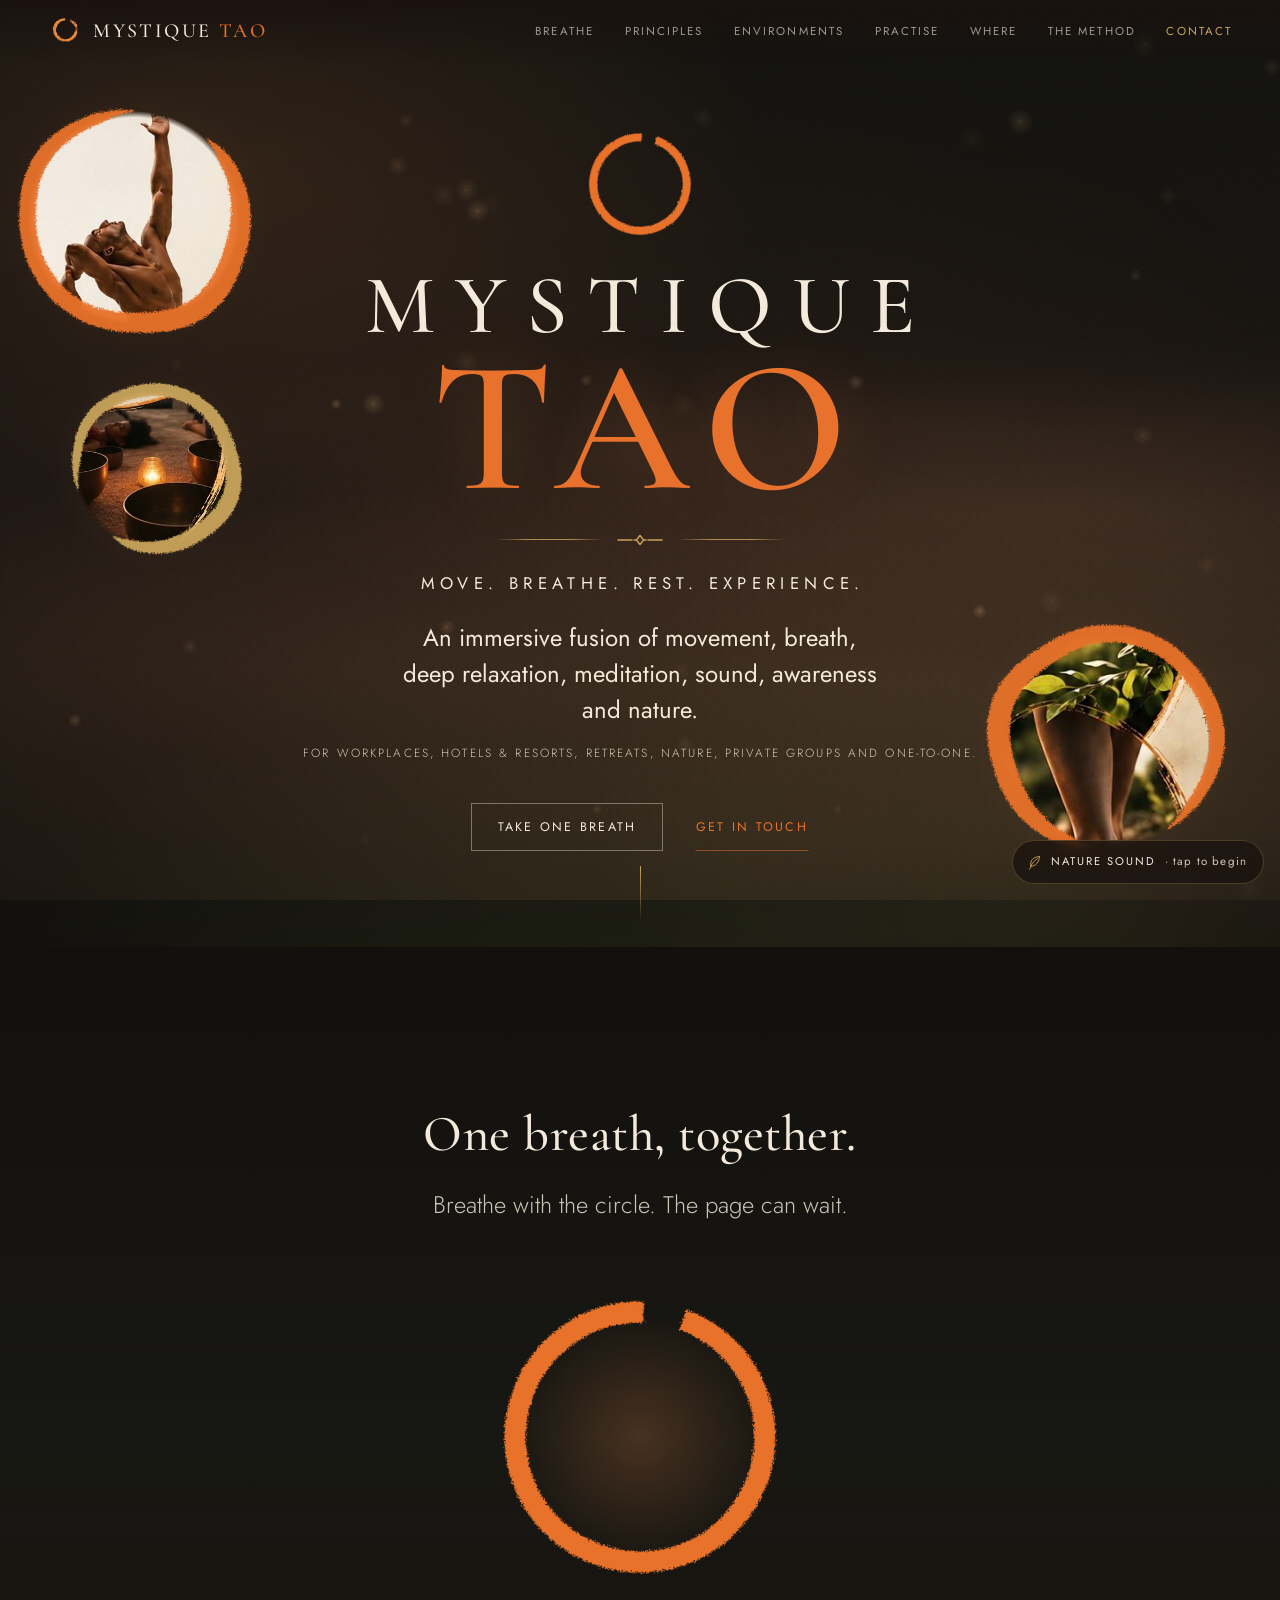
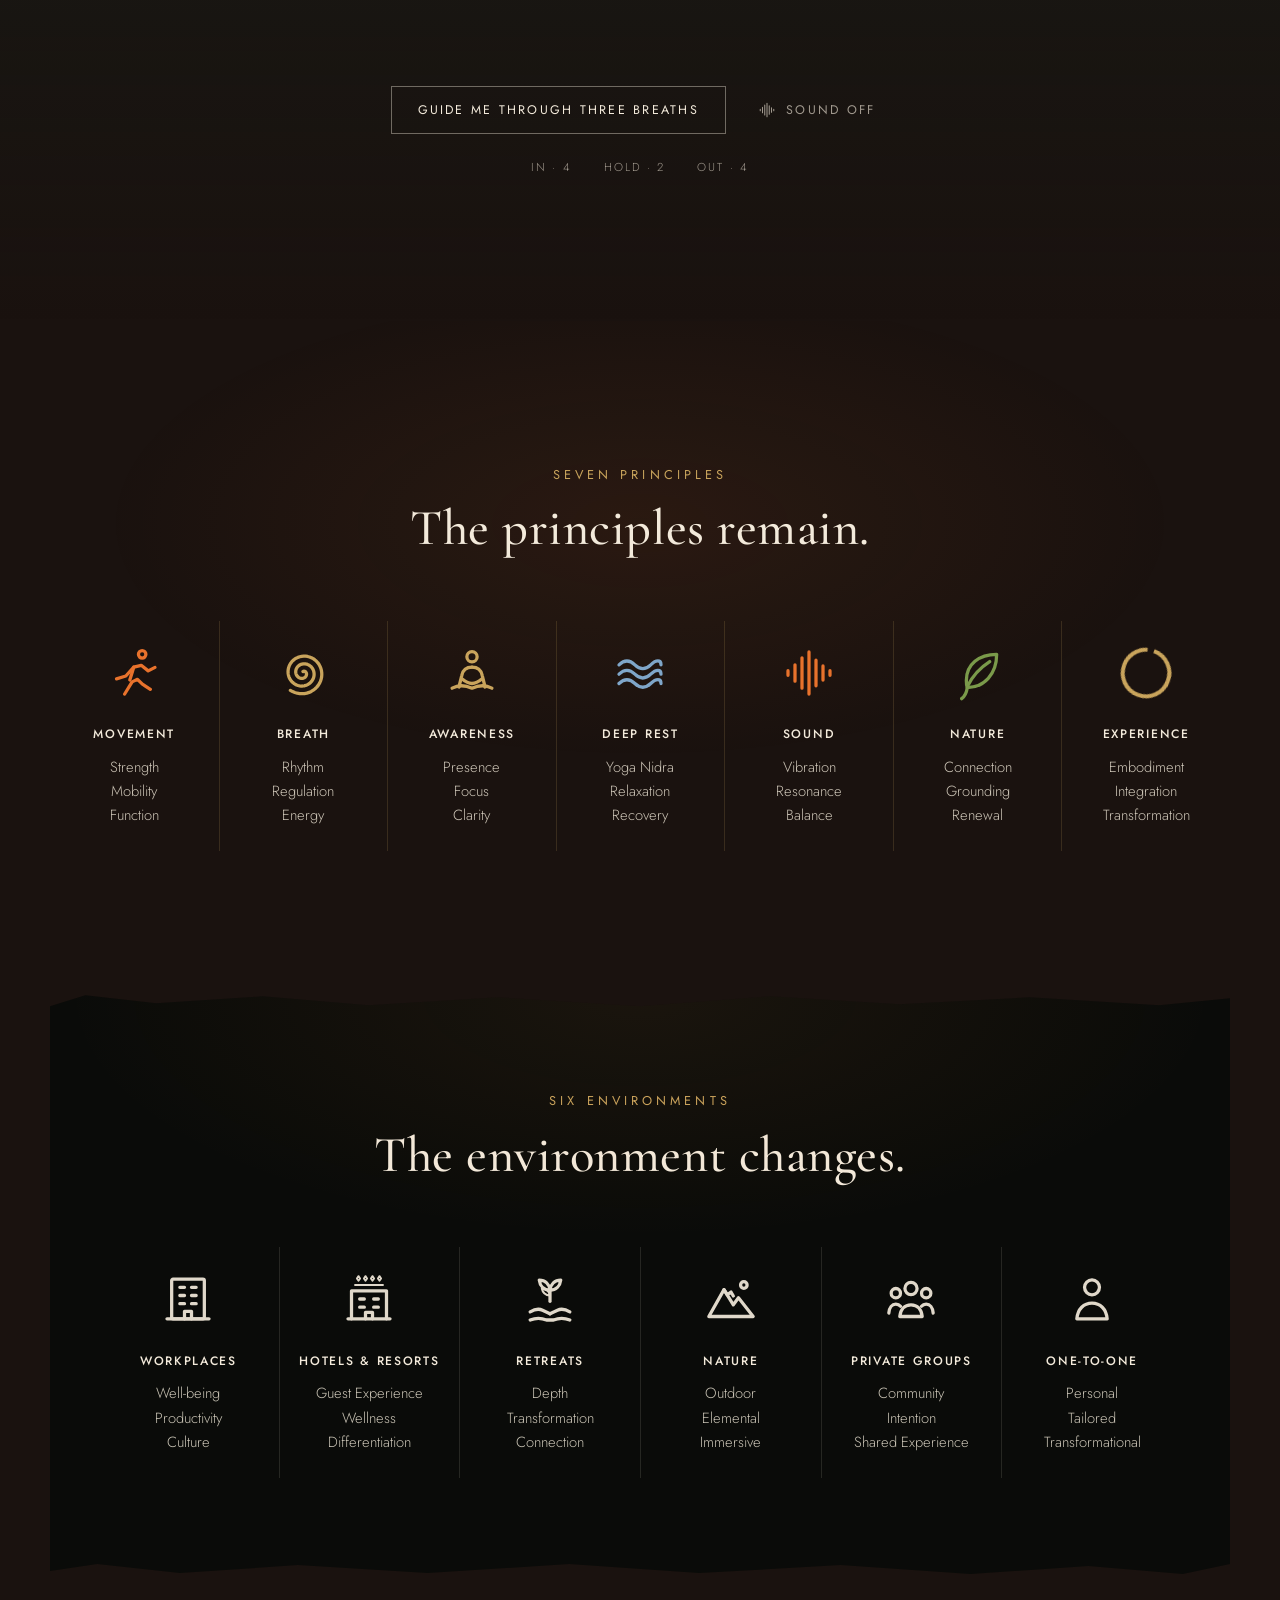
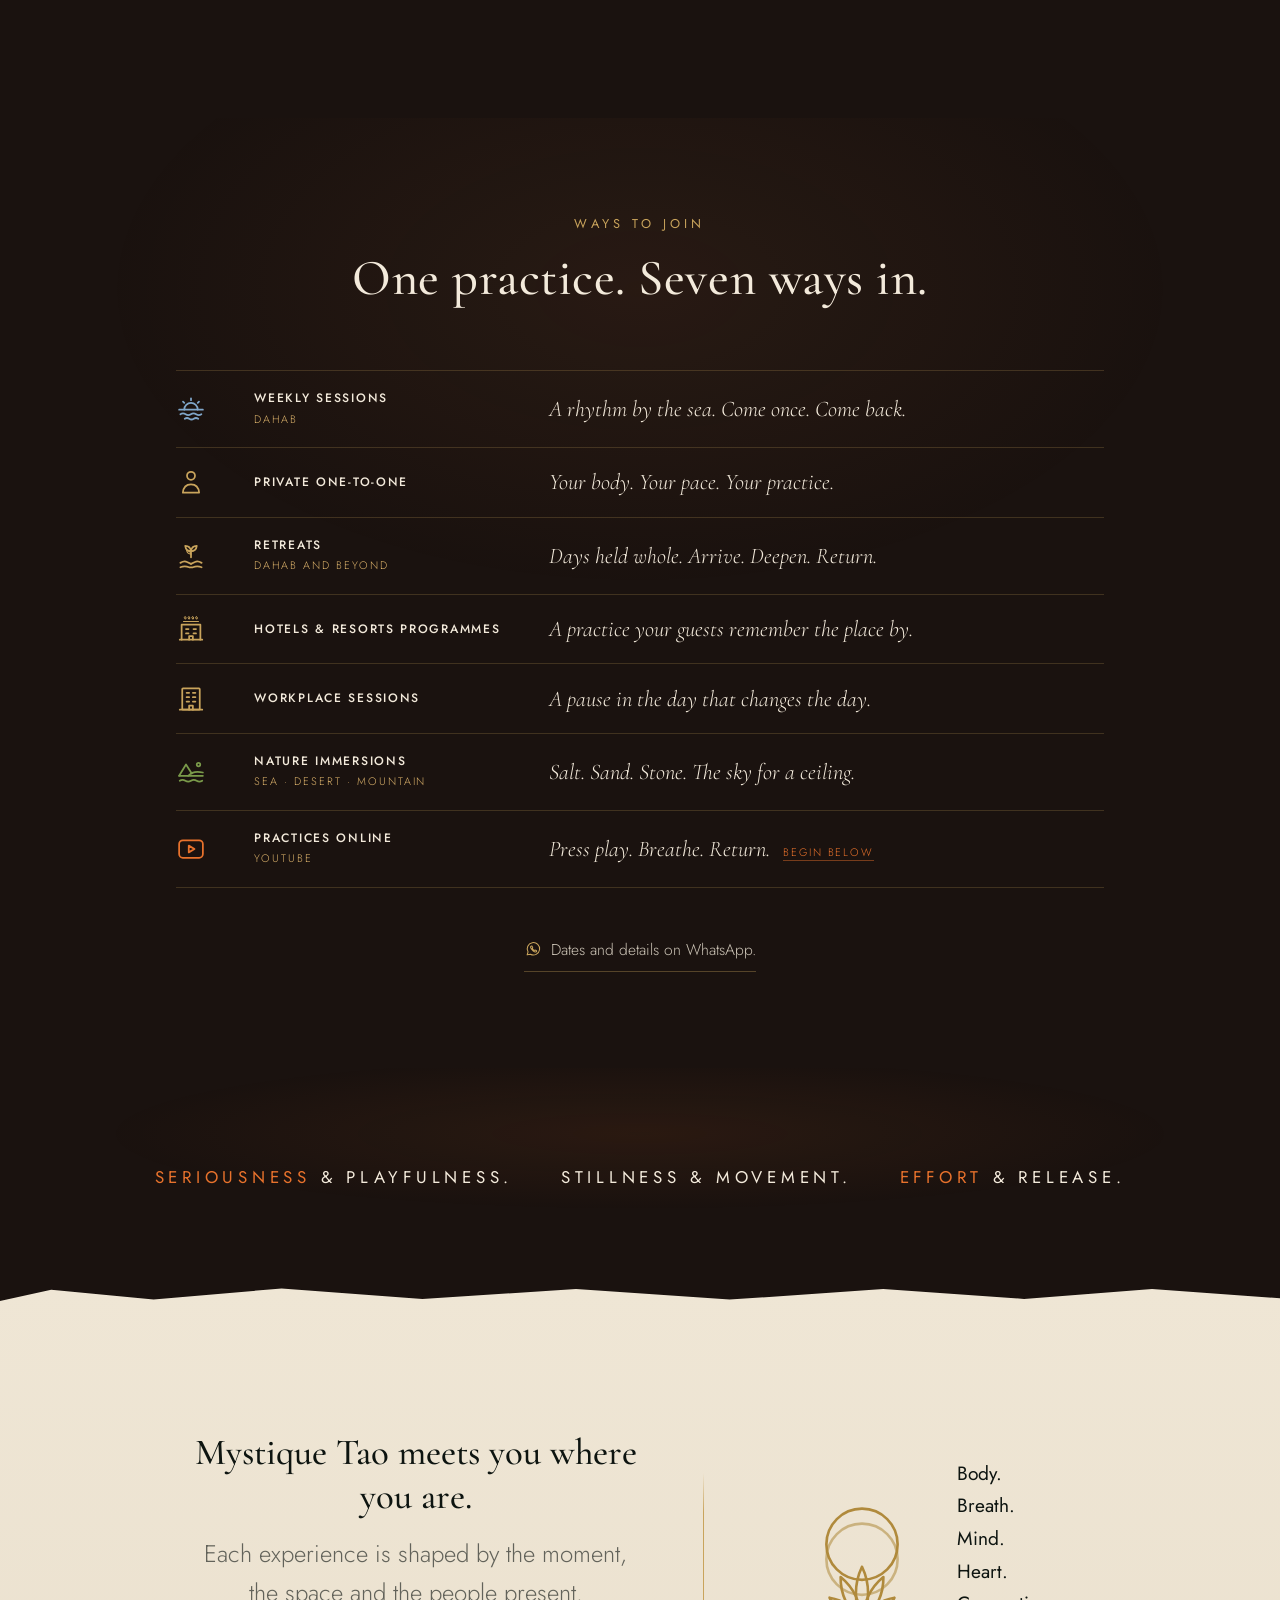
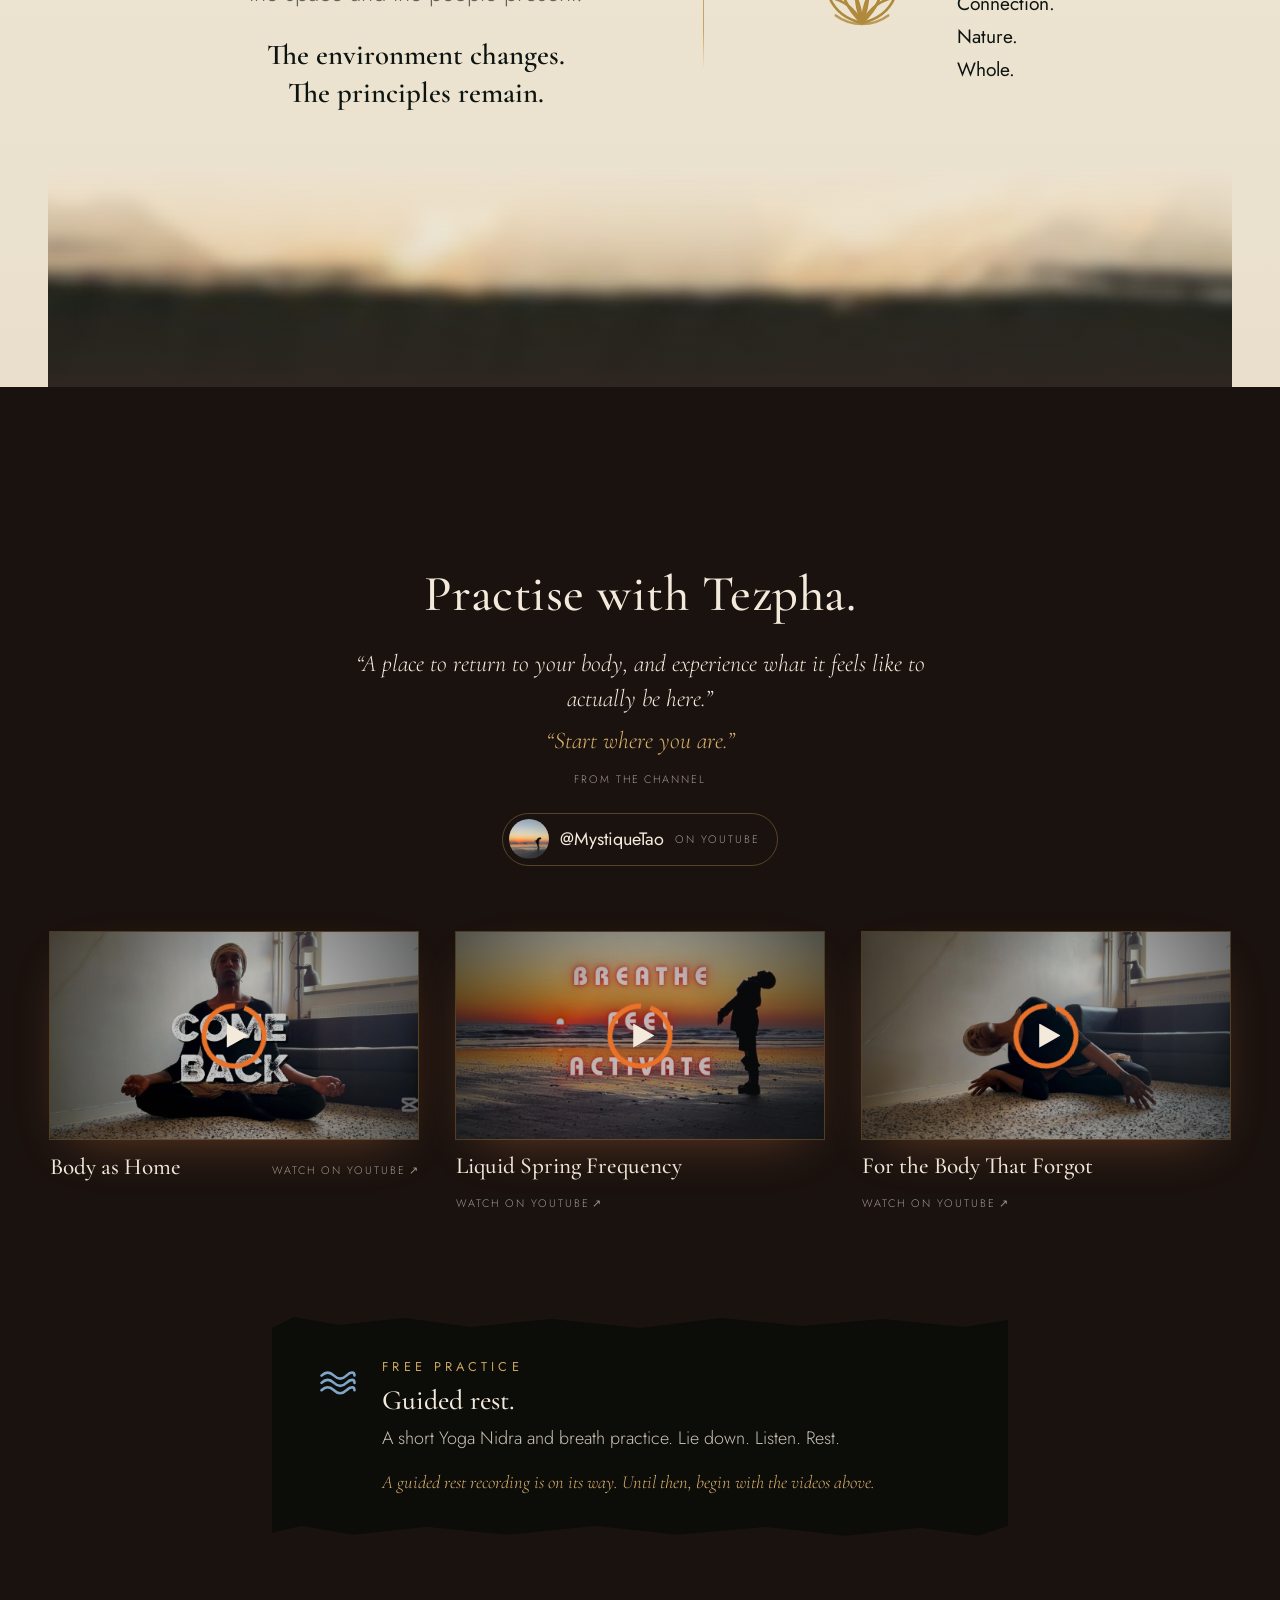
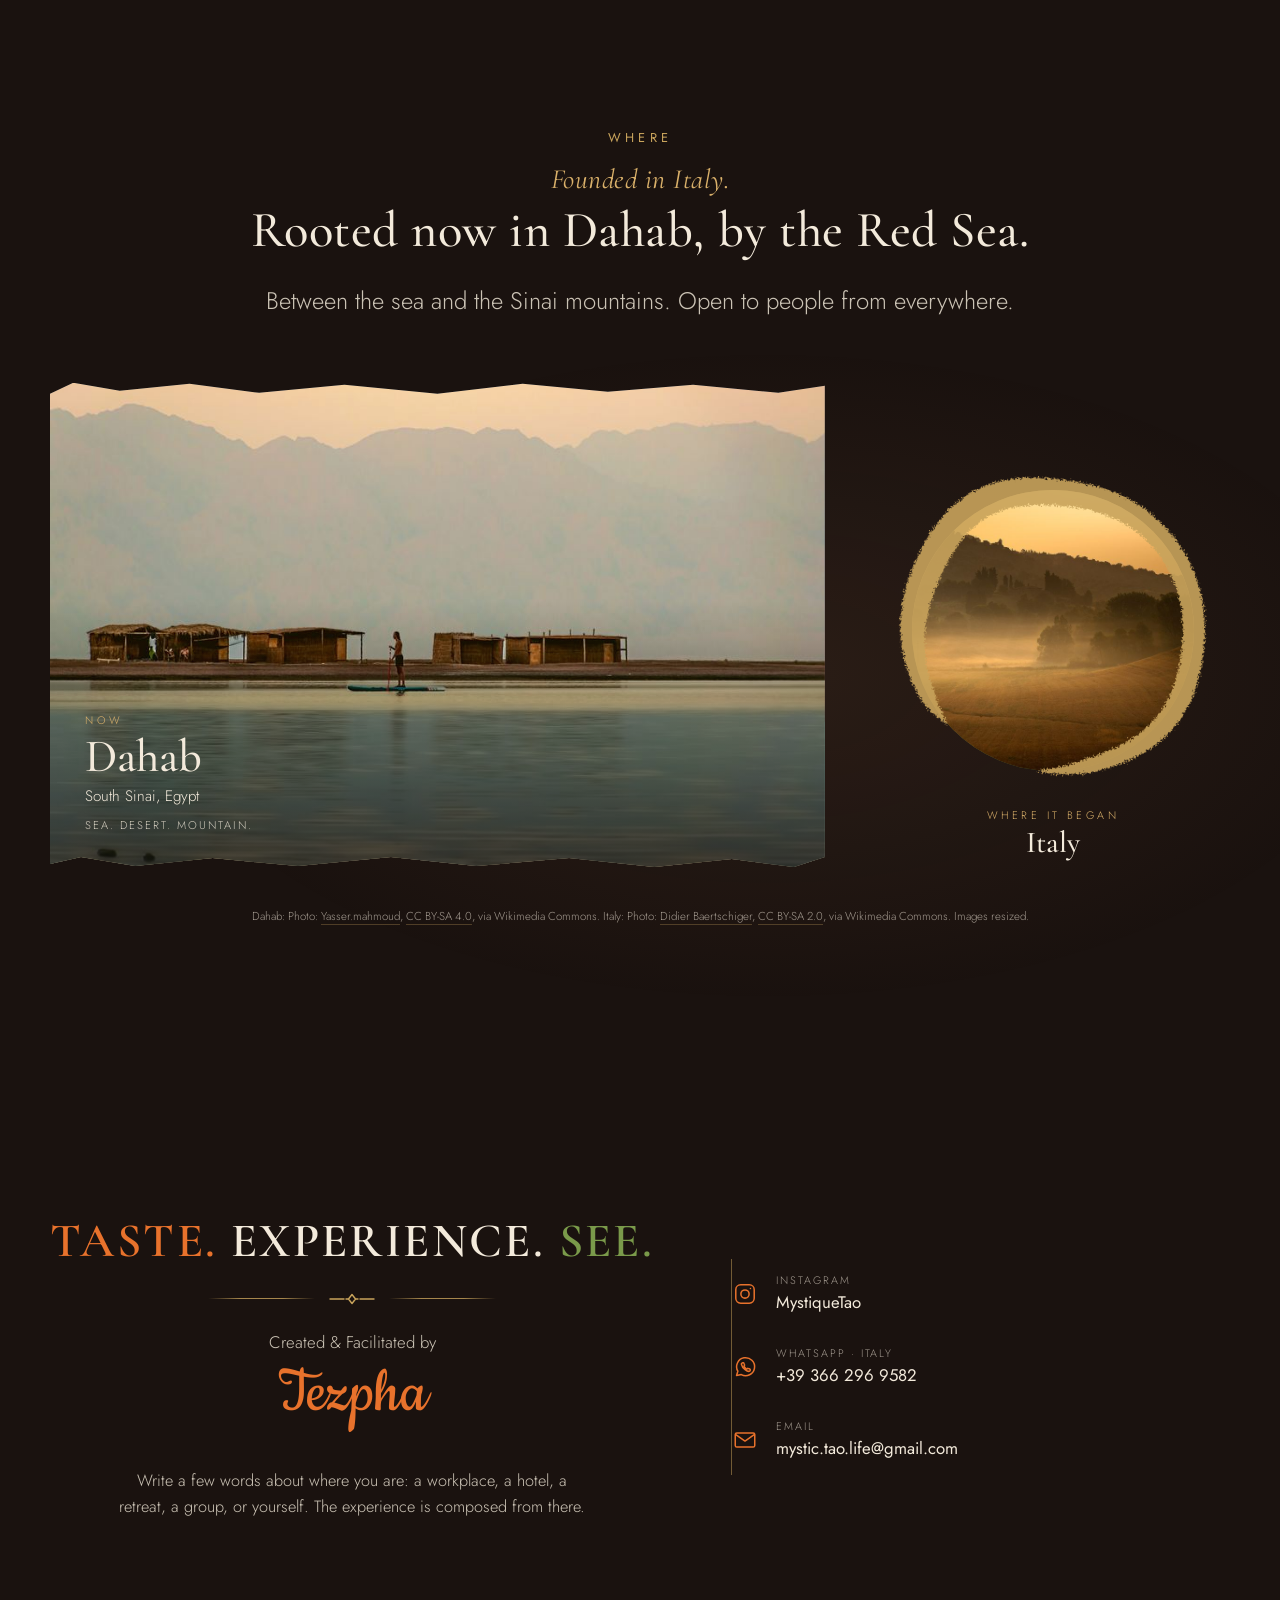
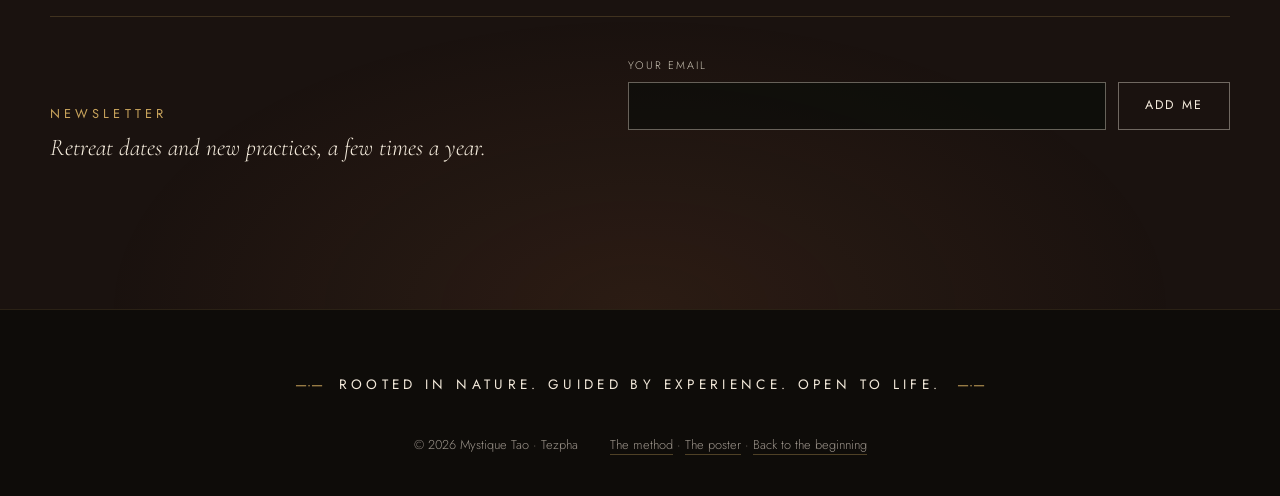
==== commit 6ab1d3a8: "Rebuild the soundscape as rain and a deep gong; finish new sections and method page Sound: the only " ====
--- a/index.html
+++ b/index.html
@@ -232,6 +232,9 @@
     <a href="#breathe">Breathe</a>
     <a href="#principles">Principles</a>
     <a href="#environments">Environments</a>
+    <a href="#practise" class="nav__more">Practise</a>
+    <a href="#where" class="nav__more">Where</a>
+    <a href="method.html" class="nav__more">The method</a>
     <a href="#contact" class="nav__cta">Contact</a>
   </nav>
 </header>
--- a/assets/css/site.css
+++ b/assets/css/site.css
@@ -125,6 +125,7 @@
 .nav__links a::after { content: ""; position: absolute; left: 0; right: 0; top: -.4rem; bottom: -.4rem; } /* 44px tap target */
 .nav__links a:hover, .nav__links a:focus-visible { color: var(--mt-cream); border-bottom-color: rgba(201, 164, 92, .6); }
 .nav__links .nav__cta { color: var(--mt-gold); }
+@media (max-width: 1023px) { .nav__links .nav__more { display: none; } } /* the extra links only where they fit */
 
 /* ---------- Hero ---------- */
 .hero {
@@ -373,8 +374,9 @@
 /* ---------- Where: Dahab (large, now) and Italy (small, origin) ---------- */
 .where { position: relative; padding: var(--mt-space-6) var(--mt-gutter) var(--mt-space-7); overflow: hidden; background: radial-gradient(70% 45% at 60% 62%, rgb(var(--mt-tint) / .10), transparent 70%); }
 .where__inner { position: relative; max-width: var(--mt-max); margin: 0 auto; }
-.where__head { max-width: 46rem; margin: 0 auto var(--mt-space-5); text-align: center; }
+.where__head { max-width: 52rem; margin: 0 auto var(--mt-space-5); text-align: center; }
 .where__then { display: block; font-size: .55em; font-style: italic; font-weight: 400; color: var(--mt-gold-2); margin-bottom: .3em; }
+.where__title, .where__lead { text-wrap: balance; }
 .where__lead { margin-top: var(--mt-space-3); color: var(--mt-muted); font-size: var(--mt-size-lead); line-height: 1.5; }
 .where__places { display: grid; grid-template-columns: minmax(0, 1fr) minmax(220px, 30%); gap: clamp(1.5rem, 4vw, 4rem); align-items: end; }
 .place { margin: 0; position: relative; }
@@ -559,4 +561,4 @@
 @media (max-width: 374px) { [data-breath-start] { font-size: .72rem; letter-spacing: .14em; padding-inline: 1.2rem; } .context__name { letter-spacing: .1em; } }
 
 /* The list reset (ul[role="list"] { margin: 0 }) outranks .pillars; re-centre the row. */
-ul.pillars { margin-inline: auto; }
+ul.pillars, ul.ways__list, ul.videos { margin-inline: auto; }
